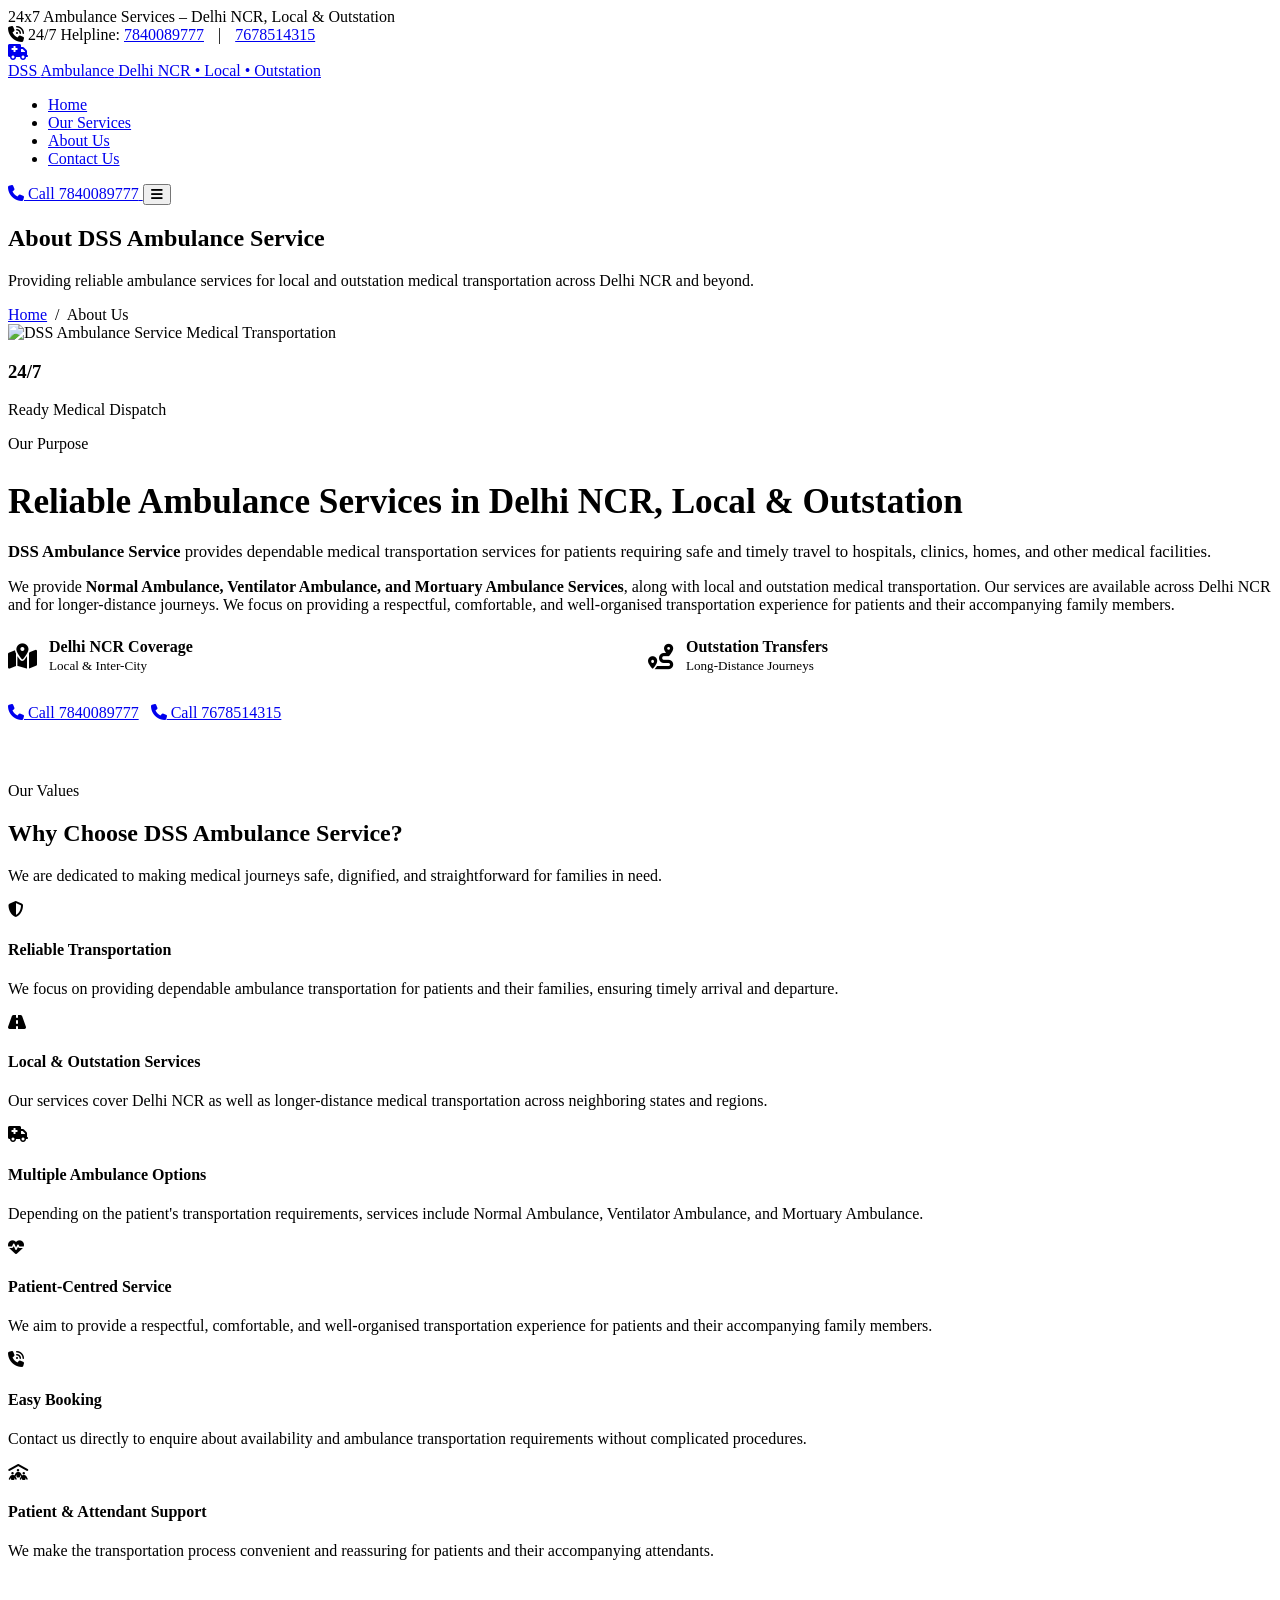
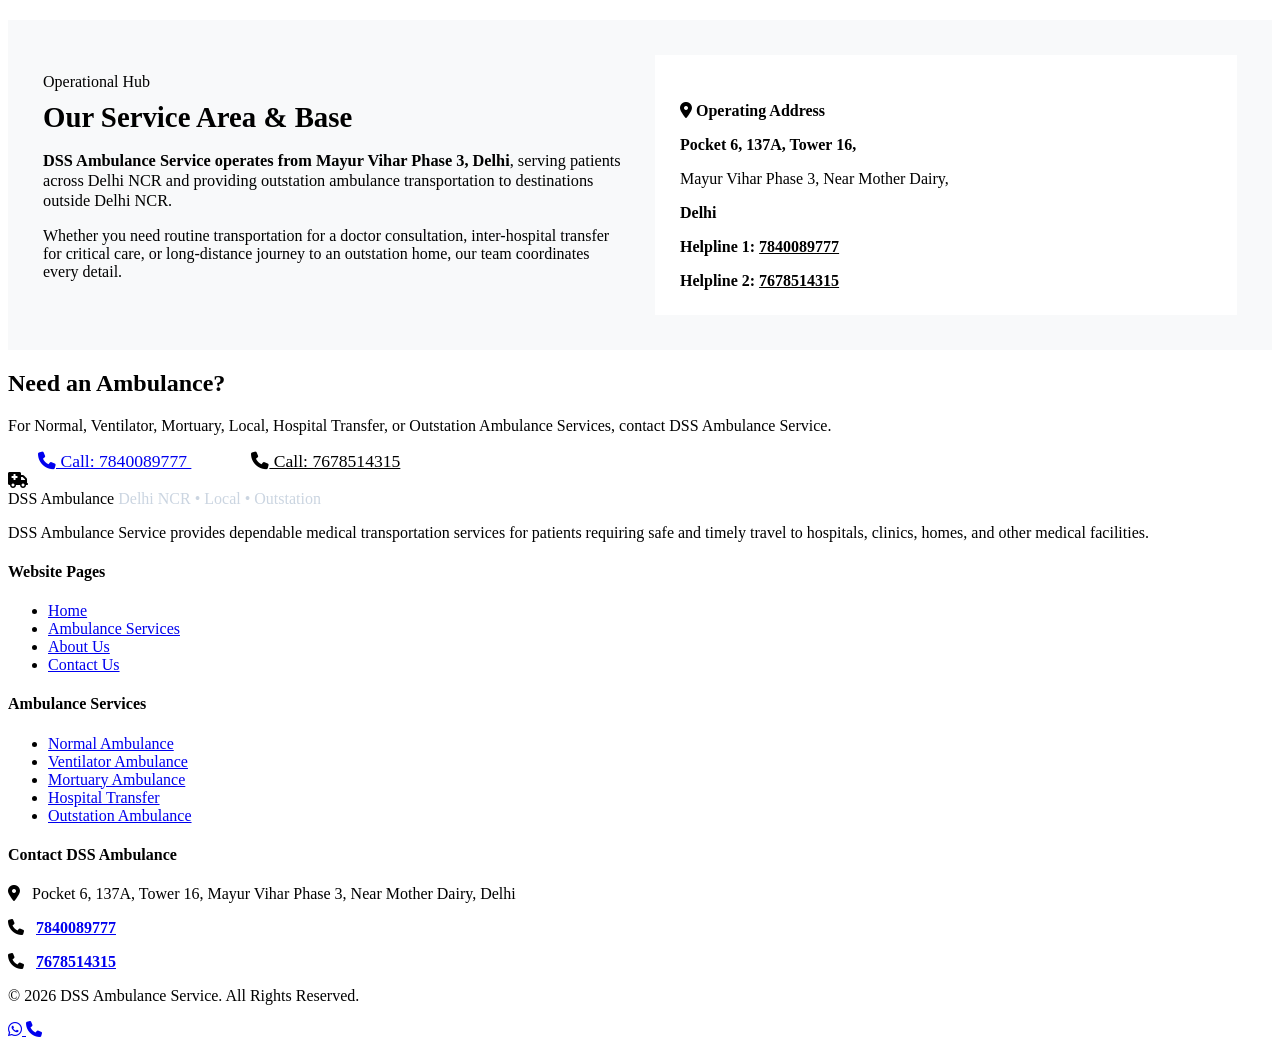
==== about.html @ 12109d3a "Add files via upload" ====
<!DOCTYPE html>
<html lang="en">
<head>
  <meta charset="UTF-8">
  <meta name="viewport" content="width=device-width, initial-scale=1.0">
  <title>About Us | DSS Ambulance Service - Delhi NCR, Local & Outstation</title>
  <meta name="description" content="Learn about DSS Ambulance Service based in Mayur Vihar Phase 3, Delhi. Providing reliable Normal, Ventilator, and Mortuary Ambulance Services across Delhi NCR, local and outstation medical transportation. Call 7840089777 / 7678514315.">
  
  <link rel="preconnect" href="https://fonts.googleapis.com">
  <link rel="preconnect" href="https://fonts.gstatic.com" crossorigin>
  <link href="https://fonts.googleapis.com/css2?family=Inter:wght@400;500;600;700&family=Poppins:wght@600;700;800&display=swap" rel="stylesheet">
  <link rel="stylesheet" href="https://cdnjs.cloudflare.com/ajax/libs/font-awesome/6.4.0/css/all.min.css">
  <link rel="stylesheet" href="css/style.css">
</head>
<body>

  <!-- Top Emergency Strip -->
  <aside class="emergency-topbar">
    <div class="container">
      <div class="topbar-badge">
        <span class="pulse-dot"></span>
        <span>24x7 Ambulance Services – Delhi NCR, Local & Outstation</span>
      </div>
      <div class="topbar-info">
        <span><i class="fa-solid fa-phone-volume"></i> 24/7 Helpline:</span>
        <a href="tel:7840089777" class="topbar-phone" style="margin-right:10px;">7840089777</a>
        <span>|</span>
        <a href="tel:7678514315" class="topbar-phone" style="margin-left:10px;">7678514315</a>
      </div>
    </div>
  </aside>

  <!-- Navigation -->
  <header class="header">
    <div class="container">
      <nav class="navbar">
        <a href="index.html" class="logo">
          <div class="logo-icon"><i class="fa-solid fa-truck-medical"></i></div>
          <div class="logo-text">
            <span class="logo-title">DSS <span>Ambulance</span></span>
            <span class="logo-tagline">Delhi NCR • Local • Outstation</span>
          </div>
        </a>

        <ul class="nav-links" id="navLinks">
          <li><a href="index.html" class="nav-link">Home</a></li>
          <li><a href="services.html" class="nav-link">Our Services</a></li>
          <li><a href="about.html" class="nav-link active">About Us</a></li>
          <li><a href="contact.html" class="nav-link">Contact Us</a></li>
        </ul>

        <div class="nav-cta">
          <a href="tel:7840089777" class="btn-emergency">
            <i class="fa-solid fa-phone"></i>
            <span>Call 7840089777</span>
          </a>
          <button class="mobile-toggle" id="mobileToggle" aria-label="Toggle navigation">
            <i class="fa-solid fa-bars"></i>
          </button>
        </div>
      </nav>
    </div>
  </header>

  <!-- Page Hero -->
  <section class="page-hero">
    <div class="container">
      <h1>About DSS Ambulance Service</h1>
      <p>Providing reliable ambulance services for local and outstation medical transportation across Delhi NCR and beyond.</p>
      <div class="breadcrumb">
        <a href="index.html">Home</a> &nbsp;/&nbsp; <span>About Us</span>
      </div>
    </div>
  </section>

  <!-- Main About Content -->
  <section class="section">
    <div class="container">
      <div class="about-grid">
        <div class="about-img-group">
          <img class="about-img-main" src="https://images.unsplash.com/photo-1516549655169-df83a0774514?auto=format&fit=crop&w=800&q=80" alt="DSS Ambulance Service Medical Transportation">
          <div class="about-experience-card">
            <h3>24/7</h3>
            <p>Ready Medical Dispatch</p>
          </div>
        </div>

        <div>
          <span class="badge-sub">Our Purpose</span>
          <h2 style="font-size: 2.2rem; margin-bottom: 20px;">Reliable Ambulance Services in Delhi NCR, Local & Outstation</h2>
          <p style="color:var(--gray); margin-bottom: 16px; font-size:1.05rem;">
            <strong>DSS Ambulance Service</strong> provides dependable medical transportation services for patients requiring safe and timely travel to hospitals, clinics, homes, and other medical facilities.
          </p>
          <p style="color:var(--gray-dark); margin-bottom: 24px;">
            We provide <strong>Normal Ambulance, Ventilator Ambulance, and Mortuary Ambulance Services</strong>, along with local and outstation medical transportation. Our services are available across Delhi NCR and for longer-distance journeys. We focus on providing a respectful, comfortable, and well-organised transportation experience for patients and their accompanying family members.
          </p>

          <div style="display:grid; grid-template-columns:1fr 1fr; gap:16px; margin-bottom:30px;">
            <div style="display:flex; align-items:center; gap:12px;">
              <i class="fa-solid fa-map-location-dot text-primary" style="font-size:1.6rem;"></i>
              <div>
                <h5 style="margin:0; font-size:1rem;">Delhi NCR Coverage</h5>
                <span style="font-size:0.82rem; color:var(--gray);">Local & Inter-City</span>
              </div>
            </div>
            <div style="display:flex; align-items:center; gap:12px;">
              <i class="fa-solid fa-route text-primary" style="font-size:1.6rem;"></i>
              <div>
                <h5 style="margin:0; font-size:1rem;">Outstation Transfers</h5>
                <span style="font-size:0.82rem; color:var(--gray);">Long-Distance Journeys</span>
              </div>
            </div>
          </div>

          <div style="display:flex; gap:12px; flex-wrap:wrap;">
            <a href="tel:7840089777" class="btn btn-primary"><i class="fa-solid fa-phone"></i> Call 7840089777</a>
            <a href="tel:7678514315" class="btn btn-secondary"><i class="fa-solid fa-phone"></i> Call 7678514315</a>
          </div>
        </div>
      </div>

      <!-- Why Choose Us Grid -->
      <div style="margin-top: 60px;">
        <div class="section-title-wrap">
          <span class="badge-sub">Our Values</span>
          <h2 class="section-title">Why Choose DSS Ambulance Service?</h2>
          <p class="section-subtitle">We are dedicated to making medical journeys safe, dignified, and straightforward for families in need.</p>
        </div>

        <div class="features-grid">
          <div class="feature-box">
            <div class="feature-icon"><i class="fa-solid fa-shield-halved"></i></div>
            <h4>Reliable Transportation</h4>
            <p>We focus on providing dependable ambulance transportation for patients and their families, ensuring timely arrival and departure.</p>
          </div>

          <div class="feature-box">
            <div class="feature-icon"><i class="fa-solid fa-road"></i></div>
            <h4>Local & Outstation Services</h4>
            <p>Our services cover Delhi NCR as well as longer-distance medical transportation across neighboring states and regions.</p>
          </div>

          <div class="feature-box">
            <div class="feature-icon"><i class="fa-solid fa-truck-medical"></i></div>
            <h4>Multiple Ambulance Options</h4>
            <p>Depending on the patient's transportation requirements, services include Normal Ambulance, Ventilator Ambulance, and Mortuary Ambulance.</p>
          </div>

          <div class="feature-box">
            <div class="feature-icon"><i class="fa-solid fa-heart-pulse"></i></div>
            <h4>Patient-Centred Service</h4>
            <p>We aim to provide a respectful, comfortable, and well-organised transportation experience for patients and their accompanying family members.</p>
          </div>

          <div class="feature-box">
            <div class="feature-icon"><i class="fa-solid fa-phone-volume"></i></div>
            <h4>Easy Booking</h4>
            <p>Contact us directly to enquire about availability and ambulance transportation requirements without complicated procedures.</p>
          </div>

          <div class="feature-box">
            <div class="feature-icon"><i class="fa-solid fa-people-roof"></i></div>
            <h4>Patient & Attendant Support</h4>
            <p>We make the transportation process convenient and reassuring for patients and their accompanying attendants.</p>
          </div>
        </div>
      </div>

      <!-- Service Area Highlight -->
      <div style="margin-top: 60px; background:#f8f9fa; border:1px solid var(--gray-border); border-radius:var(--radius-lg); padding:35px;">
        <div style="display:grid; grid-template-columns: 1fr 1fr; gap:30px; align-items:center;">
          <div>
            <span class="badge-sub">Operational Hub</span>
            <h3 style="font-size:1.8rem; margin:10px 0 15px 0;">Our Service Area & Base</h3>
            <p style="color:var(--gray-dark); margin-bottom:15px; font-size:1.02rem;">
              <strong>DSS Ambulance Service operates from Mayur Vihar Phase 3, Delhi</strong>, serving patients across Delhi NCR and providing outstation ambulance transportation to destinations outside Delhi NCR.
            </p>
            <p style="color:var(--gray);">
              Whether you need routine transportation for a doctor consultation, inter-hospital transfer for critical care, or long-distance journey to an outstation home, our team coordinates every detail.
            </p>
          </div>
          <div style="background:#fff; border:1px solid var(--gray-border); padding:25px; border-radius:var(--radius-md);">
            <h4 style="margin-bottom:12px; color:var(--secondary);"><i class="fa-solid fa-location-dot text-primary"></i> Operating Address</h4>
            <p style="margin-bottom:6px; color:var(--dark); font-weight:600;">Pocket 6, 137A, Tower 16,</p>
            <p style="margin-bottom:6px; color:var(--gray);">Mayur Vihar Phase 3, Near Mother Dairy,</p>
            <p style="margin-bottom:16px; color:var(--gray-dark); font-weight:600;">Delhi</p>
            <p style="margin-bottom:6px;"><strong>Helpline 1:</strong> <a href="tel:7840089777" style="color:var(--primary); font-weight:700;">7840089777</a></p>
            <p style="margin-bottom:0;"><strong>Helpline 2:</strong> <a href="tel:7678514315" style="color:var(--primary); font-weight:700;">7678514315</a></p>
          </div>
        </div>
      </div>

    </div>
  </section>

  <!-- CTA Banner -->
  <section class="emergency-cta-banner">
    <div class="container">
      <h2>Need an Ambulance?</h2>
      <p>For Normal, Ventilator, Mortuary, Local, Hospital Transfer, or Outstation Ambulance Services, contact DSS Ambulance Service.</p>
      <div class="cta-actions">
        <a href="tel:7840089777" class="btn btn-secondary" style="font-size:1.1rem; padding:15px 30px;">
          <i class="fa-solid fa-phone"></i> Call: 7840089777
        </a>
        <a href="tel:7678514315" class="btn btn-secondary" style="font-size:1.1rem; padding:15px 30px; background:#fff; color:var(--dark);">
          <i class="fa-solid fa-phone"></i> Call: 7678514315
        </a>
      </div>
    </div>
  </section>

  <!-- Footer -->
  <footer class="footer">
    <div class="container">
      <div class="footer-grid">
        <div class="footer-about">
          <div class="logo" style="margin-bottom:15px;">
            <div class="logo-icon"><i class="fa-solid fa-truck-medical"></i></div>
            <div class="logo-text">
              <span class="logo-title">DSS <span>Ambulance</span></span>
              <span class="logo-tagline" style="color:#cbd5e1;">Delhi NCR • Local • Outstation</span>
            </div>
          </div>
          <p>DSS Ambulance Service provides dependable medical transportation services for patients requiring safe and timely travel to hospitals, clinics, homes, and other medical facilities.</p>
        </div>

        <div class="footer-col">
          <h4>Website Pages</h4>
          <ul class="footer-links">
            <li><a href="index.html">Home</a></li>
            <li><a href="services.html">Ambulance Services</a></li>
            <li><a href="about.html">About Us</a></li>
            <li><a href="contact.html">Contact Us</a></li>
          </ul>
        </div>

        <div class="footer-col">
          <h4>Ambulance Services</h4>
          <ul class="footer-links">
            <li><a href="services.html#normal">Normal Ambulance</a></li>
            <li><a href="services.html#ventilator">Ventilator Ambulance</a></li>
            <li><a href="services.html#mortuary">Mortuary Ambulance</a></li>
            <li><a href="services.html#hospital">Hospital Transfer</a></li>
            <li><a href="services.html#outstation">Outstation Ambulance</a></li>
          </ul>
        </div>

        <div class="footer-col">
          <h4>Contact DSS Ambulance</h4>
          <p><i class="fa-solid fa-location-dot" style="color:var(--primary); margin-right:8px;"></i> Pocket 6, 137A, Tower 16, Mayur Vihar Phase 3, Near Mother Dairy, Delhi</p>
          <p><i class="fa-solid fa-phone" style="color:var(--primary); margin-right:8px;"></i> <strong><a href="tel:7840089777">7840089777</a></strong></p>
          <p><i class="fa-solid fa-phone" style="color:var(--primary); margin-right:8px;"></i> <strong><a href="tel:7678514315">7678514315</a></strong></p>
        </div>
      </div>

      <div class="footer-bottom">
        <p>&copy; 2026 DSS Ambulance Service. All Rights Reserved.</p>
      </div>
    </div>
  </footer>

  <!-- Floating SOS -->
  <div class="floating-sos">
    <a href="https://wa.me/917840089777?text=Hello%20DSS%20Ambulance,%20I%20need%20ambulance%20details" target="_blank" class="whatsapp-btn" title="Chat on WhatsApp">
      <i class="fa-brands fa-whatsapp"></i>
    </a>
    <a href="tel:7840089777" class="sos-btn" title="Call DSS Ambulance">
      <i class="fa-solid fa-phone"></i>
    </a>
  </div>

  <script src="js/main.js"></script>
</body>
</html>
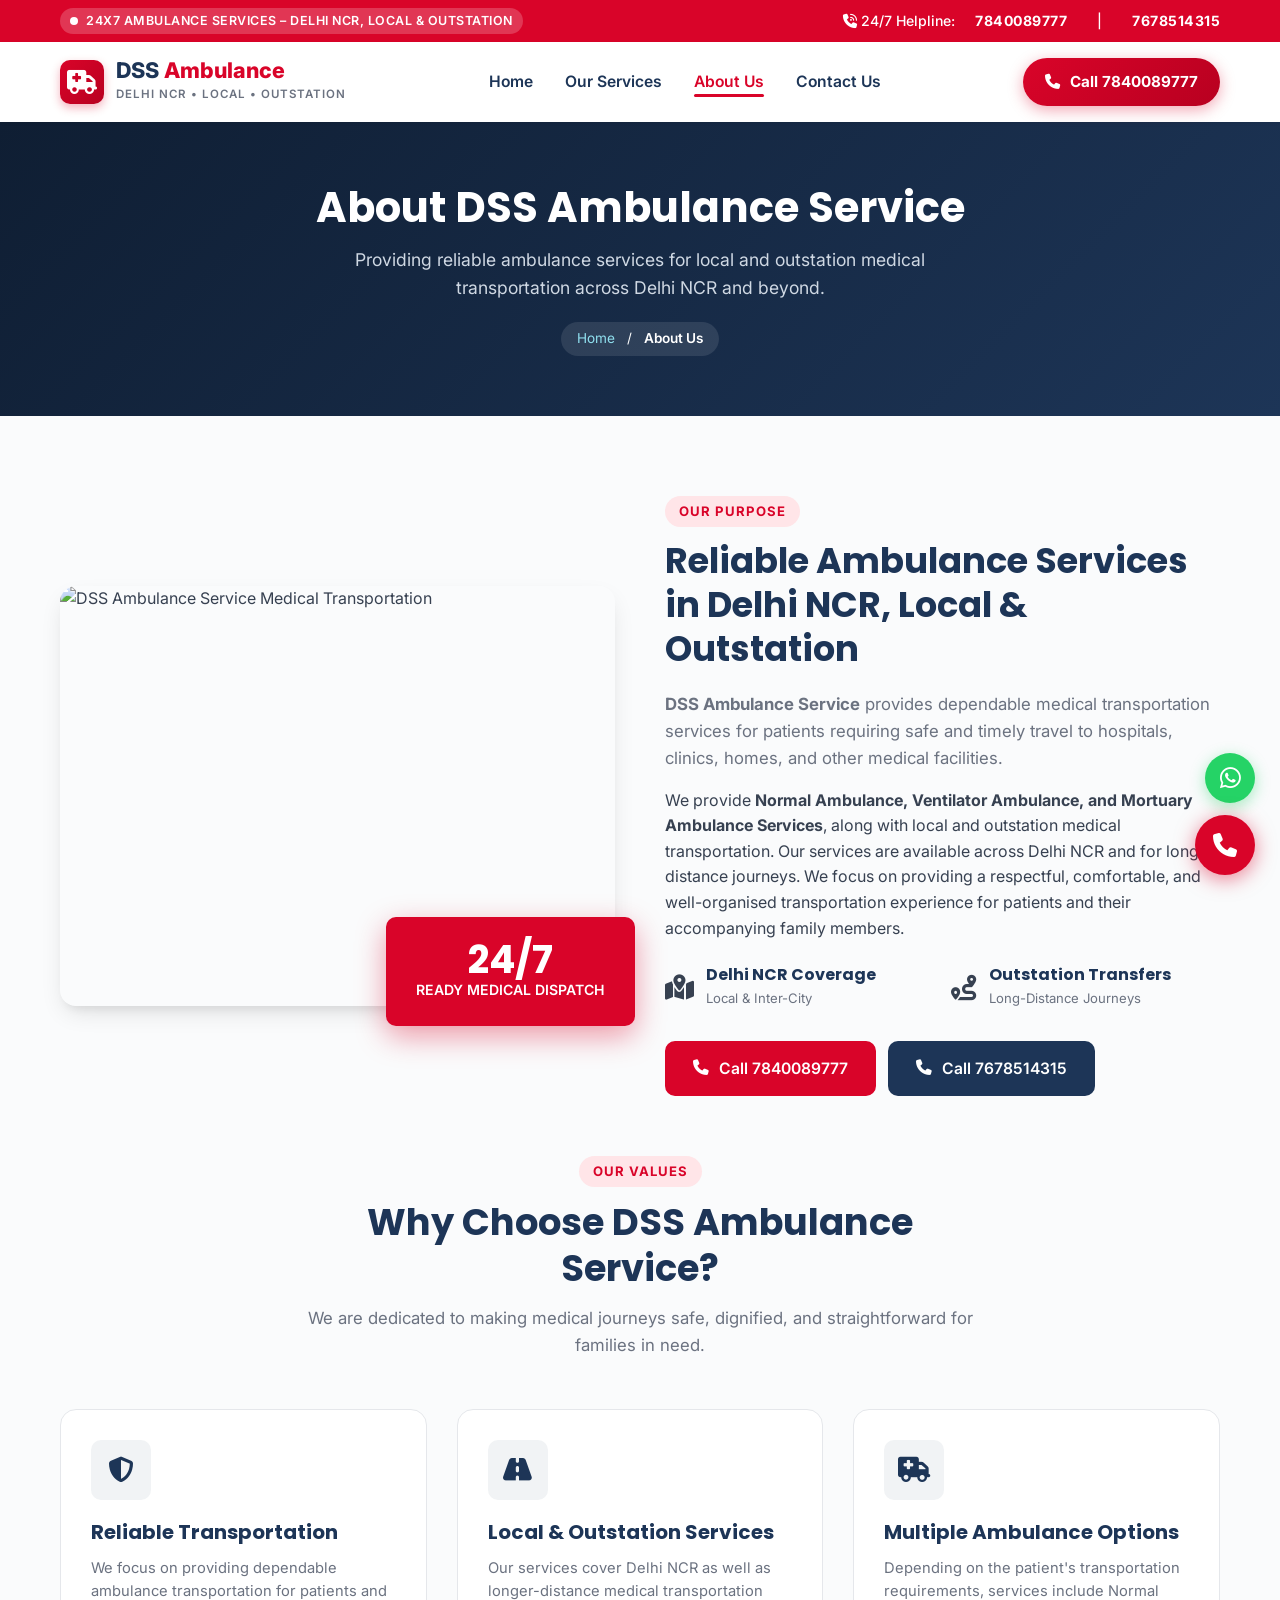
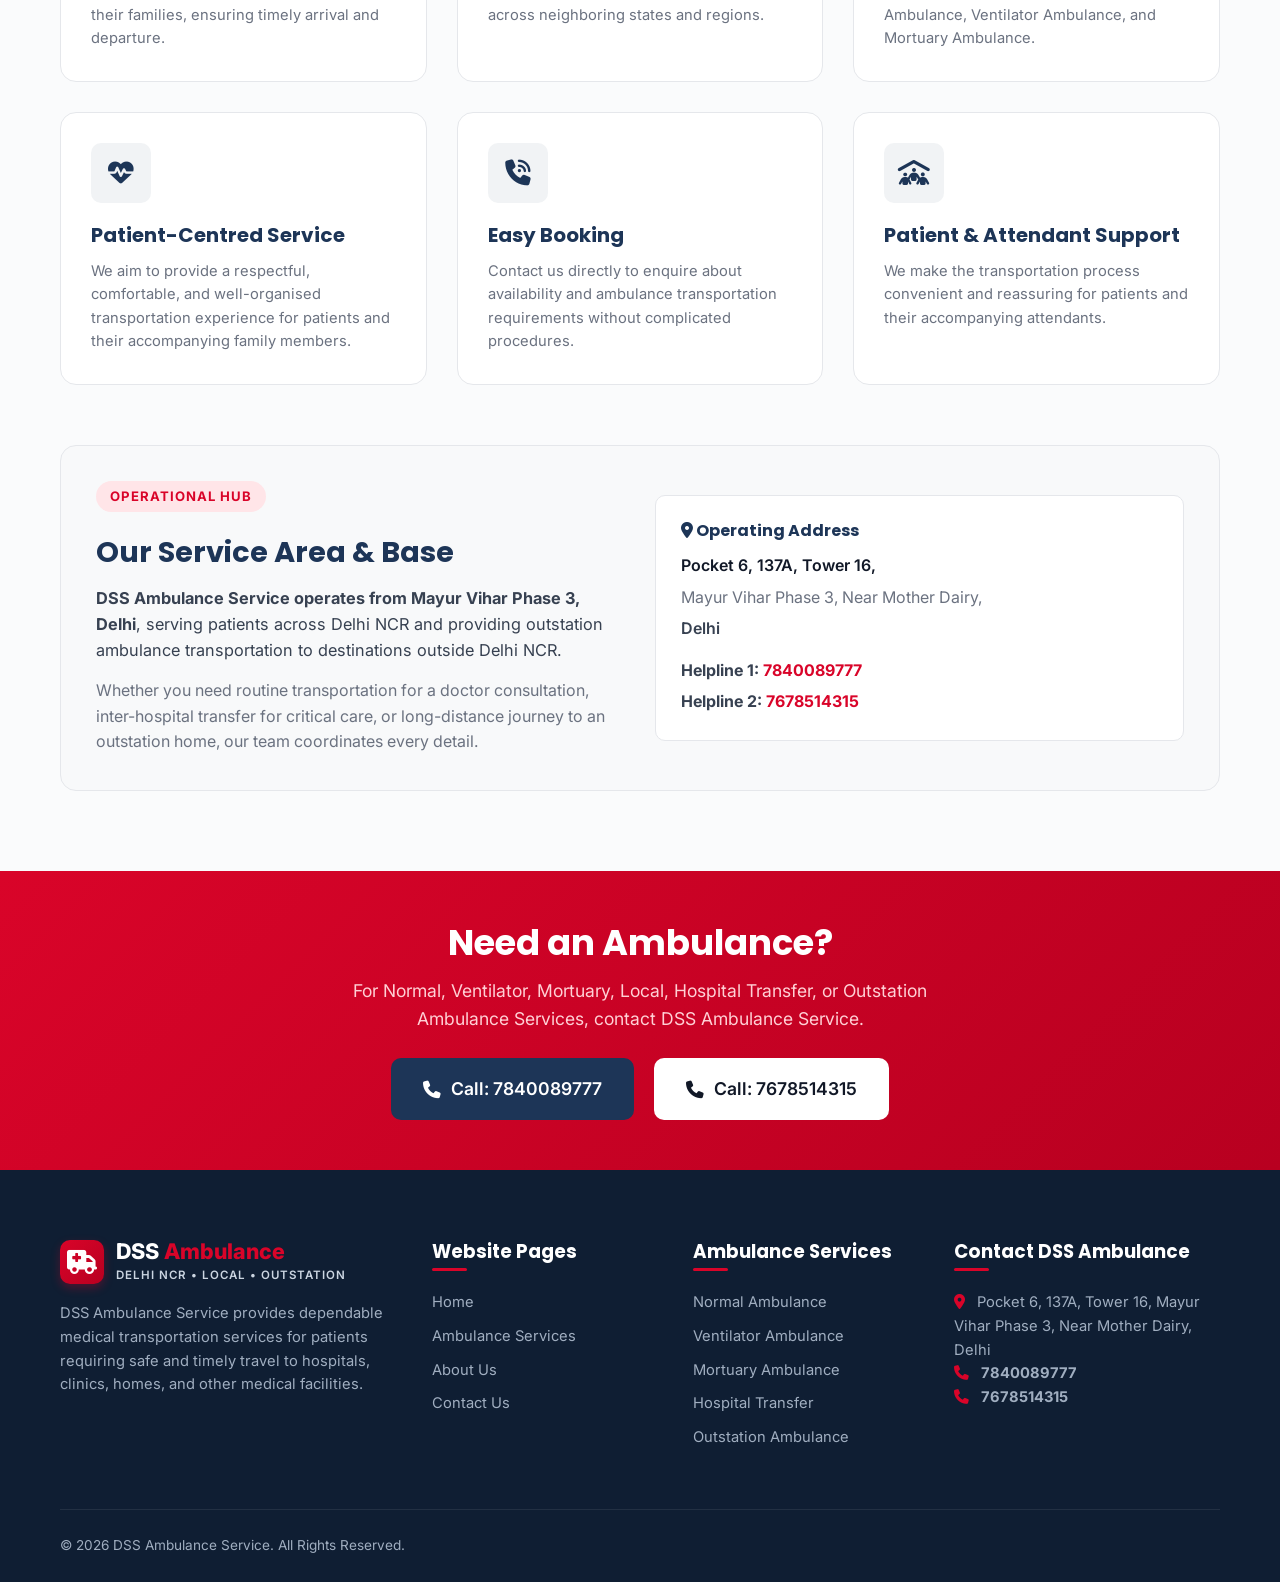
==== commit 46dc1d1a: "Update about.html" ====
--- a/about.html
+++ b/about.html
@@ -10,7 +10,7 @@
   <link rel="preconnect" href="https://fonts.gstatic.com" crossorigin>
   <link href="https://fonts.googleapis.com/css2?family=Inter:wght@400;500;600;700&family=Poppins:wght@600;700;800&display=swap" rel="stylesheet">
   <link rel="stylesheet" href="https://cdnjs.cloudflare.com/ajax/libs/font-awesome/6.4.0/css/all.min.css">
-  <link rel="stylesheet" href="css/style.css">
+  <link rel="stylesheet" href="style.css">
 </head>
 <body>
 
@@ -269,6 +269,6 @@
     </a>
   </div>
 
-  <script src="js/main.js"></script>
+  <script src="main.js"></script>
 </body>
 </html>
--- a/style.css
+++ b/style.css
@@ -0,0 +1,1418 @@
+/* ==========================================================================
+   RAPIDCARE AMBULANCE SERVICES - MODERN RESPONSIVE STYLESHEET
+   ========================================================================== */
+
+:root {
+  --primary: #d90429;
+  --primary-dark: #b80020;
+  --primary-light: #ef233c;
+  --primary-subtle: #ffe5e8;
+  --secondary: #1d3557;
+  --secondary-dark: #0f1e33;
+  --secondary-light: #2c4f7c;
+  --accent: #00b4d8;
+  --accent-dark: #0077b6;
+  --accent-light: #90e0ef;
+  --success: #2ec4b6;
+  --warning: #ffb703;
+  --dark: #111827;
+  --gray-dark: #374151;
+  --gray: #6b7280;
+  --gray-light: #f3f4f6;
+  --gray-border: #e5e7eb;
+  --white: #ffffff;
+  
+  --shadow-sm: 0 1px 3px rgba(0, 0, 0, 0.08);
+  --shadow-md: 0 4px 6px -1px rgba(0, 0, 0, 0.1), 0 2px 4px -1px rgba(0, 0, 0, 0.06);
+  --shadow-lg: 0 10px 25px -5px rgba(0, 0, 0, 0.12), 0 8px 10px -6px rgba(0, 0, 0, 0.08);
+  --shadow-pulse: 0 0 0 0 rgba(217, 4, 41, 0.7);
+  
+  --radius-sm: 6px;
+  --radius-md: 10px;
+  --radius-lg: 16px;
+  --radius-full: 9999px;
+  
+  --transition: all 0.3s ease;
+}
+
+* {
+  margin: 0;
+  padding: 0;
+  box-sizing: border-box;
+}
+
+html {
+  scroll-behavior: smooth;
+  font-size: 16px;
+}
+
+body {
+  font-family: 'Inter', -apple-system, BlinkMacSystemFont, 'Segoe UI', Roboto, Oxygen, Ubuntu, Cantarell, sans-serif;
+  color: var(--gray-dark);
+  background-color: #fafbfc;
+  line-height: 1.6;
+  overflow-x: hidden;
+}
+
+h1, h2, h3, h4, h5, h6 {
+  font-family: 'Poppins', sans-serif;
+  color: var(--secondary);
+  font-weight: 700;
+  line-height: 1.25;
+}
+
+a {
+  text-decoration: none;
+  color: inherit;
+  transition: var(--transition);
+}
+
+ul {
+  list-style: none;
+}
+
+img {
+  max-width: 100%;
+  height: auto;
+  display: block;
+}
+
+.container {
+  width: 100%;
+  max-width: 1200px;
+  margin: 0 auto;
+  padding: 0 20px;
+}
+
+/* ==========================================================================
+   TOP EMERGENCY STRIP
+   ========================================================================== */
+.emergency-topbar {
+  background: var(--primary);
+  color: var(--white);
+  padding: 8px 0;
+  font-size: 0.88rem;
+  font-weight: 500;
+}
+
+.emergency-topbar .container {
+  display: flex;
+  justify-content: space-between;
+  align-items: center;
+  flex-wrap: wrap;
+  gap: 10px;
+}
+
+.topbar-badge {
+  display: inline-flex;
+  align-items: center;
+  gap: 8px;
+  background: rgba(255, 255, 255, 0.2);
+  padding: 3px 10px;
+  border-radius: var(--radius-full);
+  font-weight: 600;
+  font-size: 0.78rem;
+  letter-spacing: 0.5px;
+  text-transform: uppercase;
+}
+
+.pulse-dot {
+  width: 8px;
+  height: 8px;
+  background-color: #fff;
+  border-radius: 50%;
+  box-shadow: 0 0 0 0 rgba(255, 255, 255, 0.7);
+  animation: pulse-white 1.6s infinite;
+}
+
+.topbar-info {
+  display: flex;
+  align-items: center;
+  gap: 20px;
+}
+
+.topbar-phone {
+  display: inline-flex;
+  align-items: center;
+  gap: 6px;
+  color: #fff;
+  font-weight: 700;
+  letter-spacing: 0.5px;
+}
+
+.topbar-phone:hover {
+  text-decoration: underline;
+}
+
+/* ==========================================================================
+   NAVIGATION
+   ========================================================================== */
+.header {
+  background: var(--white);
+  position: sticky;
+  top: 0;
+  z-index: 100;
+  box-shadow: var(--shadow-sm);
+  transition: var(--transition);
+}
+
+.navbar {
+  display: flex;
+  justify-content: space-between;
+  align-items: center;
+  height: 80px;
+}
+
+.logo {
+  display: flex;
+  align-items: center;
+  gap: 12px;
+}
+
+.logo-icon {
+  width: 44px;
+  height: 44px;
+  background: linear-gradient(135deg, var(--primary), var(--primary-dark));
+  color: var(--white);
+  border-radius: var(--radius-md);
+  display: flex;
+  align-items: center;
+  justify-content: center;
+  font-size: 1.5rem;
+  box-shadow: 0 4px 10px rgba(217, 4, 41, 0.3);
+}
+
+.logo-text {
+  display: flex;
+  flex-direction: column;
+}
+
+.logo-title {
+  font-size: 1.35rem;
+  font-weight: 800;
+  color: var(--secondary);
+  line-height: 1;
+}
+
+.logo-title span {
+  color: var(--primary);
+}
+
+.logo-tagline {
+  font-size: 0.72rem;
+  color: var(--gray);
+  font-weight: 600;
+  letter-spacing: 1px;
+  text-transform: uppercase;
+  margin-top: 3px;
+}
+
+.nav-links {
+  display: flex;
+  align-items: center;
+  gap: 32px;
+}
+
+.nav-link {
+  font-size: 0.98rem;
+  font-weight: 600;
+  color: var(--secondary);
+  position: relative;
+  padding: 6px 0;
+}
+
+.nav-link:hover,
+.nav-link.active {
+  color: var(--primary);
+}
+
+.nav-link.active::after {
+  content: '';
+  position: absolute;
+  bottom: 0;
+  left: 0;
+  width: 100%;
+  height: 3px;
+  background-color: var(--primary);
+  border-radius: var(--radius-full);
+}
+
+.nav-cta {
+  display: flex;
+  align-items: center;
+  gap: 15px;
+}
+
+.btn-emergency {
+  background: linear-gradient(135deg, var(--primary), var(--primary-dark));
+  color: var(--white);
+  font-weight: 700;
+  padding: 12px 22px;
+  border-radius: var(--radius-full);
+  display: inline-flex;
+  align-items: center;
+  gap: 10px;
+  box-shadow: 0 4px 15px rgba(217, 4, 41, 0.35);
+  border: none;
+  cursor: pointer;
+  animation: pulse-red 2s infinite;
+  font-size: 0.95rem;
+}
+
+.btn-emergency:hover {
+  transform: translateY(-2px);
+  box-shadow: 0 6px 20px rgba(217, 4, 41, 0.45);
+  color: #fff;
+}
+
+.mobile-toggle {
+  display: none;
+  font-size: 1.6rem;
+  background: none;
+  border: none;
+  color: var(--secondary);
+  cursor: pointer;
+}
+
+/* ==========================================================================
+   BUTTONS
+   ========================================================================== */
+.btn {
+  display: inline-flex;
+  align-items: center;
+  justify-content: center;
+  gap: 10px;
+  padding: 13px 26px;
+  font-size: 0.98rem;
+  font-weight: 600;
+  border-radius: var(--radius-md);
+  cursor: pointer;
+  transition: var(--transition);
+  border: 2px solid transparent;
+}
+
+.btn-primary {
+  background-color: var(--primary);
+  color: var(--white);
+  border-color: var(--primary);
+}
+
+.btn-primary:hover {
+  background-color: var(--primary-dark);
+  border-color: var(--primary-dark);
+  transform: translateY(-2px);
+  box-shadow: var(--shadow-md);
+}
+
+.btn-secondary {
+  background-color: var(--secondary);
+  color: var(--white);
+}
+
+.btn-secondary:hover {
+  background-color: var(--secondary-dark);
+  transform: translateY(-2px);
+  box-shadow: var(--shadow-md);
+}
+
+.btn-outline {
+  background: transparent;
+  color: var(--secondary);
+  border-color: var(--gray-border);
+}
+
+.btn-outline:hover {
+  border-color: var(--secondary);
+  background: rgba(29, 53, 87, 0.05);
+}
+
+.btn-outline-white {
+  background: transparent;
+  color: var(--white);
+  border-color: rgba(255, 255, 255, 0.4);
+}
+
+.btn-outline-white:hover {
+  background: rgba(255, 255, 255, 0.15);
+  border-color: var(--white);
+}
+
+.btn-block {
+  width: 100%;
+}
+
+/* ==========================================================================
+   HERO SECTION
+   ========================================================================== */
+.hero {
+  position: relative;
+  background: linear-gradient(135deg, #0e1e38 0%, #1d3557 60%, #1a3c68 100%);
+  color: var(--white);
+  padding: 70px 0 90px;
+  overflow: hidden;
+}
+
+.hero::before {
+  content: '';
+  position: absolute;
+  top: 0;
+  left: 0;
+  width: 100%;
+  height: 100%;
+  background: radial-gradient(circle at 80% 30%, rgba(217, 4, 41, 0.18) 0%, transparent 60%);
+  pointer-events: none;
+}
+
+.hero-grid {
+  display: grid;
+  grid-template-columns: 1.2fr 0.9fr;
+  gap: 50px;
+  align-items: center;
+  position: relative;
+  z-index: 2;
+}
+
+.hero-tag {
+  display: inline-flex;
+  align-items: center;
+  gap: 8px;
+  background: rgba(217, 4, 41, 0.2);
+  border: 1px solid rgba(217, 4, 41, 0.4);
+  color: #ff8591;
+  padding: 6px 14px;
+  border-radius: var(--radius-full);
+  font-size: 0.85rem;
+  font-weight: 600;
+  margin-bottom: 20px;
+}
+
+.hero-title {
+  font-size: 3rem;
+  color: var(--white);
+  line-height: 1.15;
+  margin-bottom: 20px;
+}
+
+.hero-title span {
+  color: #ff5c6c;
+}
+
+.hero-desc {
+  font-size: 1.15rem;
+  color: #d1d9e6;
+  margin-bottom: 30px;
+  max-width: 580px;
+}
+
+.hero-buttons {
+  display: flex;
+  gap: 16px;
+  flex-wrap: wrap;
+  margin-bottom: 40px;
+}
+
+.hero-highlights {
+  display: flex;
+  gap: 30px;
+  padding-top: 25px;
+  border-top: 1px solid rgba(255, 255, 255, 0.15);
+}
+
+.highlight-item {
+  display: flex;
+  align-items: center;
+  gap: 10px;
+  color: #e2e8f0;
+  font-size: 0.92rem;
+  font-weight: 500;
+}
+
+.highlight-item i {
+  color: #00e676;
+  font-size: 1.1rem;
+}
+
+/* Quick Booking Card */
+.booking-card {
+  background: var(--white);
+  color: var(--dark);
+  border-radius: var(--radius-lg);
+  padding: 32px;
+  box-shadow: 0 20px 45px rgba(0, 0, 0, 0.25);
+  border-top: 5px solid var(--primary);
+}
+
+.booking-header {
+  margin-bottom: 20px;
+}
+
+.booking-header h3 {
+  font-size: 1.45rem;
+  color: var(--secondary);
+}
+
+.booking-header p {
+  color: var(--gray);
+  font-size: 0.9rem;
+}
+
+.form-group {
+  margin-bottom: 16px;
+}
+
+.form-label {
+  display: block;
+  font-size: 0.85rem;
+  font-weight: 600;
+  color: var(--gray-dark);
+  margin-bottom: 6px;
+}
+
+.input-icon-wrap {
+  position: relative;
+}
+
+.input-icon-wrap i {
+  position: absolute;
+  left: 14px;
+  top: 50%;
+  transform: translateY(-50%);
+  color: var(--gray);
+  font-size: 0.95rem;
+}
+
+.form-control {
+  width: 100%;
+  padding: 12px 14px 12px 42px;
+  border: 1px solid var(--gray-border);
+  border-radius: var(--radius-md);
+  font-size: 0.92rem;
+  font-family: inherit;
+  transition: var(--transition);
+  background: #fbfcfe;
+}
+
+.form-control:focus {
+  outline: none;
+  border-color: var(--primary);
+  background: #fff;
+  box-shadow: 0 0 0 3px rgba(217, 4, 41, 0.12);
+}
+
+/* ==========================================================================
+   STATS BAR
+   ========================================================================== */
+.stats-section {
+  background: var(--white);
+  padding: 40px 0;
+  border-bottom: 1px solid var(--gray-border);
+}
+
+.stats-grid {
+  display: grid;
+  grid-template-columns: repeat(4, 1fr);
+  gap: 20px;
+}
+
+.stat-card {
+  display: flex;
+  align-items: center;
+  gap: 18px;
+  padding: 10px;
+}
+
+.stat-icon {
+  width: 56px;
+  height: 56px;
+  background: var(--primary-subtle);
+  color: var(--primary);
+  border-radius: var(--radius-md);
+  display: flex;
+  align-items: center;
+  justify-content: center;
+  font-size: 1.6rem;
+  flex-shrink: 0;
+}
+
+.stat-number {
+  font-size: 2rem;
+  font-weight: 800;
+  color: var(--secondary);
+  line-height: 1.1;
+}
+
+.stat-label {
+  font-size: 0.88rem;
+  color: var(--gray);
+  font-weight: 500;
+}
+
+/* ==========================================================================
+   SECTION COMMON
+   ========================================================================== */
+.section {
+  padding: 80px 0;
+}
+
+.section-bg-light {
+  background-color: #f7f9fc;
+}
+
+.section-title-wrap {
+  text-align: center;
+  max-width: 680px;
+  margin: 0 auto 50px;
+}
+
+.badge-sub {
+  display: inline-block;
+  color: var(--primary);
+  background: var(--primary-subtle);
+  font-size: 0.82rem;
+  font-weight: 700;
+  text-transform: uppercase;
+  letter-spacing: 1px;
+  padding: 5px 14px;
+  border-radius: var(--radius-full);
+  margin-bottom: 12px;
+}
+
+.section-title {
+  font-size: 2.3rem;
+  color: var(--secondary);
+  margin-bottom: 14px;
+}
+
+.section-subtitle {
+  color: var(--gray);
+  font-size: 1.05rem;
+}
+
+/* ==========================================================================
+   SERVICE CARDS
+   ========================================================================== */
+.services-grid {
+  display: grid;
+  grid-template-columns: repeat(3, 1fr);
+  gap: 30px;
+}
+
+.service-card {
+  background: var(--white);
+  border-radius: var(--radius-lg);
+  overflow: hidden;
+  box-shadow: var(--shadow-sm);
+  border: 1px solid var(--gray-border);
+  transition: var(--transition);
+  display: flex;
+  flex-direction: column;
+}
+
+.service-card:hover {
+  transform: translateY(-6px);
+  box-shadow: var(--shadow-lg);
+  border-color: rgba(217, 4, 41, 0.3);
+}
+
+.service-img-wrap {
+  position: relative;
+  height: 200px;
+  background: #e9ecef;
+  overflow: hidden;
+}
+
+.service-img-wrap img {
+  width: 100%;
+  height: 100%;
+  object-fit: cover;
+  transition: var(--transition);
+}
+
+.service-card:hover .service-img-wrap img {
+  transform: scale(1.05);
+}
+
+.service-badge {
+  position: absolute;
+  top: 14px;
+  right: 14px;
+  background: rgba(29, 53, 87, 0.9);
+  color: var(--white);
+  padding: 4px 10px;
+  border-radius: var(--radius-full);
+  font-size: 0.75rem;
+  font-weight: 600;
+}
+
+.service-body {
+  padding: 24px;
+  flex-grow: 1;
+  display: flex;
+  flex-direction: column;
+}
+
+.service-icon-float {
+  width: 50px;
+  height: 50px;
+  background: var(--white);
+  color: var(--primary);
+  border-radius: var(--radius-md);
+  box-shadow: var(--shadow-md);
+  display: flex;
+  align-items: center;
+  justify-content: center;
+  font-size: 1.35rem;
+  margin-top: -45px;
+  margin-bottom: 16px;
+  position: relative;
+  z-index: 2;
+  border: 1px solid var(--gray-border);
+}
+
+.service-body h3 {
+  font-size: 1.3rem;
+  margin-bottom: 10px;
+}
+
+.service-body p {
+  color: var(--gray);
+  font-size: 0.93rem;
+  margin-bottom: 18px;
+  flex-grow: 1;
+}
+
+.service-features {
+  border-top: 1px solid var(--gray-border);
+  padding-top: 14px;
+  margin-bottom: 20px;
+}
+
+.service-features li {
+  display: flex;
+  align-items: center;
+  gap: 8px;
+  font-size: 0.85rem;
+  color: var(--gray-dark);
+  margin-bottom: 6px;
+}
+
+.service-features li i {
+  color: var(--success);
+  font-size: 0.85rem;
+}
+
+/* ==========================================================================
+   HOW IT WORKS / STEPS
+   ========================================================================== */
+.steps-grid {
+  display: grid;
+  grid-template-columns: repeat(4, 1fr);
+  gap: 25px;
+  position: relative;
+}
+
+.step-card {
+  background: var(--white);
+  border-radius: var(--radius-lg);
+  padding: 30px 24px;
+  text-align: center;
+  box-shadow: var(--shadow-sm);
+  border: 1px solid var(--gray-border);
+  position: relative;
+  transition: var(--transition);
+}
+
+.step-card:hover {
+  transform: translateY(-4px);
+  box-shadow: var(--shadow-md);
+}
+
+.step-num {
+  position: absolute;
+  top: -15px;
+  left: 50%;
+  transform: translateX(-50%);
+  width: 32px;
+  height: 32px;
+  background: var(--primary);
+  color: var(--white);
+  border-radius: 50%;
+  font-weight: 700;
+  display: flex;
+  align-items: center;
+  justify-content: center;
+  font-size: 0.9rem;
+  box-shadow: 0 4px 10px rgba(217, 4, 41, 0.4);
+}
+
+.step-icon {
+  font-size: 2.5rem;
+  color: var(--secondary);
+  margin: 15px 0 20px;
+}
+
+.step-card h4 {
+  font-size: 1.15rem;
+  margin-bottom: 10px;
+}
+
+.step-card p {
+  color: var(--gray);
+  font-size: 0.9rem;
+}
+
+/* ==========================================================================
+   WHY CHOOSE US / FEATURES
+   ========================================================================== */
+.features-grid {
+  display: grid;
+  grid-template-columns: repeat(3, 1fr);
+  gap: 30px;
+}
+
+.feature-box {
+  background: var(--white);
+  padding: 30px;
+  border-radius: var(--radius-lg);
+  border: 1px solid var(--gray-border);
+  transition: var(--transition);
+}
+
+.feature-box:hover {
+  border-color: var(--primary);
+  box-shadow: var(--shadow-md);
+}
+
+.feature-icon {
+  width: 60px;
+  height: 60px;
+  background: rgba(29, 53, 87, 0.06);
+  color: var(--secondary);
+  border-radius: var(--radius-md);
+  display: flex;
+  align-items: center;
+  justify-content: center;
+  font-size: 1.6rem;
+  margin-bottom: 20px;
+  transition: var(--transition);
+}
+
+.feature-box:hover .feature-icon {
+  background: var(--primary);
+  color: var(--white);
+}
+
+.feature-box h4 {
+  font-size: 1.25rem;
+  margin-bottom: 12px;
+}
+
+.feature-box p {
+  color: var(--gray);
+  font-size: 0.92rem;
+}
+
+/* ==========================================================================
+   PAGE HERO (INNER PAGES)
+   ========================================================================== */
+.page-hero {
+  background: linear-gradient(135deg, var(--secondary-dark), var(--secondary));
+  color: var(--white);
+  padding: 60px 0;
+  text-align: center;
+}
+
+.page-hero h1 {
+  font-size: 2.6rem;
+  color: var(--white);
+  margin-bottom: 12px;
+}
+
+.page-hero p {
+  font-size: 1.1rem;
+  color: #cfd8e3;
+  max-width: 650px;
+  margin: 0 auto 20px;
+}
+
+.breadcrumb {
+  display: inline-flex;
+  align-items: center;
+  gap: 8px;
+  background: rgba(255, 255, 255, 0.1);
+  padding: 6px 16px;
+  border-radius: var(--radius-full);
+  font-size: 0.85rem;
+}
+
+.breadcrumb a {
+  color: #90e0ef;
+}
+
+.breadcrumb a:hover {
+  text-decoration: underline;
+}
+
+.breadcrumb span {
+  color: #fff;
+  font-weight: 600;
+}
+
+/* ==========================================================================
+   ABOUT PAGE ELEMENTS
+   ========================================================================== */
+.about-grid {
+  display: grid;
+  grid-template-columns: 1fr 1fr;
+  gap: 50px;
+  align-items: center;
+}
+
+.about-img-group {
+  position: relative;
+}
+
+.about-img-main {
+  border-radius: var(--radius-lg);
+  box-shadow: var(--shadow-lg);
+  width: 100%;
+  height: 420px;
+  object-fit: cover;
+}
+
+.about-experience-card {
+  position: absolute;
+  bottom: -20px;
+  right: -20px;
+  background: var(--primary);
+  color: var(--white);
+  padding: 24px 30px;
+  border-radius: var(--radius-md);
+  box-shadow: 0 10px 30px rgba(217, 4, 41, 0.4);
+  text-align: center;
+}
+
+.about-experience-card h3 {
+  color: var(--white);
+  font-size: 2.4rem;
+  line-height: 1;
+}
+
+.about-experience-card p {
+  font-size: 0.88rem;
+  font-weight: 600;
+  text-transform: uppercase;
+}
+
+.mission-vision-grid {
+  display: grid;
+  grid-template-columns: 1fr 1fr;
+  gap: 30px;
+  margin-top: 50px;
+}
+
+.mv-card {
+  background: var(--white);
+  padding: 35px;
+  border-radius: var(--radius-lg);
+  box-shadow: var(--shadow-sm);
+  border-left: 5px solid var(--secondary);
+}
+
+.mv-card.mission {
+  border-left-color: var(--primary);
+}
+
+.mv-card h3 {
+  display: flex;
+  align-items: center;
+  gap: 12px;
+  font-size: 1.4rem;
+  margin-bottom: 14px;
+}
+
+.team-grid {
+  display: grid;
+  grid-template-columns: repeat(4, 1fr);
+  gap: 25px;
+}
+
+.team-card {
+  background: var(--white);
+  border-radius: var(--radius-lg);
+  overflow: hidden;
+  box-shadow: var(--shadow-sm);
+  text-align: center;
+  border: 1px solid var(--gray-border);
+}
+
+.team-img {
+  height: 240px;
+  width: 100%;
+  object-fit: cover;
+}
+
+.team-body {
+  padding: 20px;
+}
+
+.team-body h4 {
+  font-size: 1.15rem;
+  margin-bottom: 4px;
+}
+
+.team-body p {
+  color: var(--primary);
+  font-size: 0.85rem;
+  font-weight: 600;
+}
+
+/* ==========================================================================
+   CONTACT PAGE ELEMENTS
+   ========================================================================== */
+.contact-grid {
+  display: grid;
+  grid-template-columns: 1fr 1.3fr;
+  gap: 40px;
+}
+
+.contact-info-panel {
+  background: linear-gradient(135deg, var(--secondary-dark), var(--secondary));
+  color: var(--white);
+  border-radius: var(--radius-lg);
+  padding: 40px;
+  display: flex;
+  flex-direction: column;
+  justify-content: space-between;
+}
+
+.contact-info-panel h3 {
+  color: var(--white);
+  font-size: 1.8rem;
+  margin-bottom: 15px;
+}
+
+.contact-info-list {
+  display: flex;
+  flex-direction: column;
+  gap: 25px;
+  margin: 30px 0;
+}
+
+.contact-info-item {
+  display: flex;
+  gap: 16px;
+}
+
+.contact-icon {
+  width: 48px;
+  height: 48px;
+  background: rgba(255, 255, 255, 0.1);
+  border-radius: var(--radius-md);
+  display: flex;
+  align-items: center;
+  justify-content: center;
+  color: #ff5c6c;
+  font-size: 1.25rem;
+  flex-shrink: 0;
+}
+
+.contact-details h5 {
+  color: #90e0ef;
+  font-size: 0.85rem;
+  text-transform: uppercase;
+  margin-bottom: 4px;
+}
+
+.contact-details p, .contact-details a {
+  color: var(--white);
+  font-size: 1rem;
+  font-weight: 500;
+}
+
+.contact-form-panel {
+  background: var(--white);
+  border-radius: var(--radius-lg);
+  padding: 40px;
+  box-shadow: var(--shadow-md);
+  border: 1px solid var(--gray-border);
+}
+
+.form-row {
+  display: grid;
+  grid-template-columns: 1fr 1fr;
+  gap: 20px;
+}
+
+.textarea-control {
+  min-height: 120px;
+  resize: vertical;
+}
+
+/* ==========================================================================
+   EMERGENCY CTA BAR
+   ========================================================================== */
+.emergency-cta-banner {
+  background: linear-gradient(135deg, var(--primary), var(--primary-dark));
+  color: var(--white);
+  padding: 50px 0;
+  text-align: center;
+}
+
+.emergency-cta-banner h2 {
+  color: var(--white);
+  font-size: 2.2rem;
+  margin-bottom: 12px;
+}
+
+.emergency-cta-banner p {
+  font-size: 1.1rem;
+  color: #ffd0d5;
+  max-width: 600px;
+  margin: 0 auto 25px;
+}
+
+.cta-actions {
+  display: flex;
+  justify-content: center;
+  gap: 20px;
+  flex-wrap: wrap;
+}
+
+/* ==========================================================================
+   FOOTER
+   ========================================================================== */
+.footer {
+  background-color: var(--secondary-dark);
+  color: #a0aec0;
+  padding: 70px 0 25px;
+  font-size: 0.92rem;
+}
+
+.footer-grid {
+  display: grid;
+  grid-template-columns: 1.5fr 1fr 1fr 1.2fr;
+  gap: 40px;
+  margin-bottom: 50px;
+}
+
+.footer-about .logo-title {
+  color: var(--white);
+}
+
+.footer-about p {
+  margin: 18px 0;
+  line-height: 1.6;
+}
+
+.footer-col h4 {
+  color: var(--white);
+  font-size: 1.15rem;
+  margin-bottom: 20px;
+  position: relative;
+  padding-bottom: 8px;
+}
+
+.footer-col h4::after {
+  content: '';
+  position: absolute;
+  bottom: 0;
+  left: 0;
+  width: 35px;
+  height: 3px;
+  background: var(--primary);
+  border-radius: var(--radius-full);
+}
+
+.footer-links li {
+  margin-bottom: 10px;
+}
+
+.footer-links a:hover {
+  color: var(--white);
+  padding-left: 5px;
+}
+
+.footer-bottom {
+  border-top: 1px solid rgba(255, 255, 255, 0.08);
+  padding-top: 25px;
+  display: flex;
+  justify-content: space-between;
+  align-items: center;
+  flex-wrap: wrap;
+  gap: 15px;
+  font-size: 0.85rem;
+}
+
+/* ==========================================================================
+   FLOATING ACTION BUTTONS
+   ========================================================================== */
+.floating-sos {
+  position: fixed;
+  bottom: 25px;
+  right: 25px;
+  z-index: 99;
+  display: flex;
+  flex-direction: column;
+  gap: 12px;
+}
+
+.sos-btn {
+  width: 60px;
+  height: 60px;
+  background: var(--primary);
+  color: var(--white);
+  border-radius: 50%;
+  display: flex;
+  align-items: center;
+  justify-content: center;
+  font-size: 1.5rem;
+  box-shadow: 0 4px 20px rgba(217, 4, 41, 0.5);
+  animation: pulse-red 2s infinite;
+  transition: var(--transition);
+  cursor: pointer;
+}
+
+.sos-btn:hover {
+  transform: scale(1.1);
+  color: #fff;
+}
+
+.whatsapp-btn {
+  width: 50px;
+  height: 50px;
+  background: #25d366;
+  color: var(--white);
+  border-radius: 50%;
+  display: flex;
+  align-items: center;
+  justify-content: center;
+  font-size: 1.5rem;
+  box-shadow: 0 4px 15px rgba(37, 211, 102, 0.4);
+  transition: var(--transition);
+  align-self: flex-end;
+}
+
+.whatsapp-btn:hover {
+  transform: scale(1.1);
+  color: #fff;
+}
+
+/* ==========================================================================
+   MODAL DIALOG
+   ========================================================================== */
+.modal-overlay {
+  position: fixed;
+  top: 0;
+  left: 0;
+  width: 100%;
+  height: 100%;
+  background: rgba(15, 30, 51, 0.75);
+  backdrop-filter: blur(4px);
+  z-index: 999;
+  display: none;
+  align-items: center;
+  justify-content: center;
+  padding: 20px;
+}
+
+.modal-overlay.active {
+  display: flex;
+}
+
+.modal-box {
+  background: var(--white);
+  border-radius: var(--radius-lg);
+  max-width: 520px;
+  width: 100%;
+  padding: 30px;
+  position: relative;
+  box-shadow: var(--shadow-lg);
+  border-top: 5px solid var(--primary);
+  animation: modalIn 0.3s ease-out;
+}
+
+.modal-close {
+  position: absolute;
+  top: 20px;
+  right: 20px;
+  font-size: 1.4rem;
+  background: none;
+  border: none;
+  color: var(--gray);
+  cursor: pointer;
+}
+
+.modal-close:hover {
+  color: var(--primary);
+}
+
+/* Toast */
+.toast {
+  position: fixed;
+  bottom: 25px;
+  left: 25px;
+  background: var(--secondary-dark);
+  color: var(--white);
+  padding: 14px 22px;
+  border-radius: var(--radius-md);
+  box-shadow: var(--shadow-lg);
+  z-index: 1000;
+  display: flex;
+  align-items: center;
+  gap: 12px;
+  border-left: 4px solid var(--success);
+  transform: translateY(100px);
+  opacity: 0;
+  transition: all 0.3s ease;
+}
+
+.toast.show {
+  transform: translateY(0);
+  opacity: 1;
+}
+
+/* ==========================================================================
+   ANIMATIONS & KEYFRAMES
+   ========================================================================== */
+@keyframes pulse-red {
+  0% {
+    box-shadow: 0 0 0 0 rgba(217, 4, 41, 0.6);
+  }
+  70% {
+    box-shadow: 0 0 0 16px rgba(217, 4, 41, 0);
+  }
+  100% {
+    box-shadow: 0 0 0 0 rgba(217, 4, 41, 0);
+  }
+}
+
+@keyframes pulse-white {
+  0% {
+    box-shadow: 0 0 0 0 rgba(255, 255, 255, 0.8);
+  }
+  70% {
+    box-shadow: 0 0 0 10px rgba(255, 255, 255, 0);
+  }
+  100% {
+    box-shadow: 0 0 0 0 rgba(255, 255, 255, 0);
+  }
+}
+
+@keyframes modalIn {
+  from {
+    transform: translateY(20px) scale(0.96);
+    opacity: 0;
+  }
+  to {
+    transform: translateY(0) scale(1);
+    opacity: 1;
+  }
+}
+
+/* ==========================================================================
+   RESPONSIVE DESIGN (MEDIA QUERIES)
+   ========================================================================== */
+@media (max-width: 992px) {
+  .hero-grid {
+    grid-template-columns: 1fr;
+    gap: 40px;
+  }
+  
+  .stats-grid {
+    grid-template-columns: repeat(2, 1fr);
+  }
+  
+  .services-grid {
+    grid-template-columns: repeat(2, 1fr);
+  }
+  
+  .steps-grid {
+    grid-template-columns: repeat(2, 1fr);
+  }
+  
+  .features-grid {
+    grid-template-columns: repeat(2, 1fr);
+  }
+  
+  .about-grid {
+    grid-template-columns: 1fr;
+  }
+  
+  .contact-grid {
+    grid-template-columns: 1fr;
+  }
+  
+  .team-grid {
+    grid-template-columns: repeat(2, 1fr);
+  }
+  
+  .footer-grid {
+    grid-template-columns: repeat(2, 1fr);
+  }
+}
+
+@media (max-width: 768px) {
+  .hero-title {
+    font-size: 2.2rem;
+  }
+  
+  .section-title {
+    font-size: 1.85rem;
+  }
+  
+  .mobile-toggle {
+    display: block;
+  }
+  
+  .nav-links {
+    position: fixed;
+    top: 80px;
+    left: -100%;
+    width: 100%;
+    height: calc(100vh - 80px);
+    background: var(--white);
+    flex-direction: column;
+    padding: 40px 20px;
+    gap: 20px;
+    transition: var(--transition);
+    box-shadow: var(--shadow-lg);
+  }
+  
+  .nav-links.active {
+    left: 0;
+  }
+  
+  .services-grid {
+    grid-template-columns: 1fr;
+  }
+  
+  .stats-grid {
+    grid-template-columns: 1fr;
+  }
+  
+  .steps-grid {
+    grid-template-columns: 1fr;
+  }
+  
+  .features-grid {
+    grid-template-columns: 1fr;
+  }
+  
+  .mission-vision-grid {
+    grid-template-columns: 1fr;
+  }
+  
+  .form-row {
+    grid-template-columns: 1fr;
+  }
+  
+  .footer-grid {
+    grid-template-columns: 1fr;
+  }
+  
+  .hero-highlights {
+    flex-direction: column;
+    gap: 12px;
+  }
+}
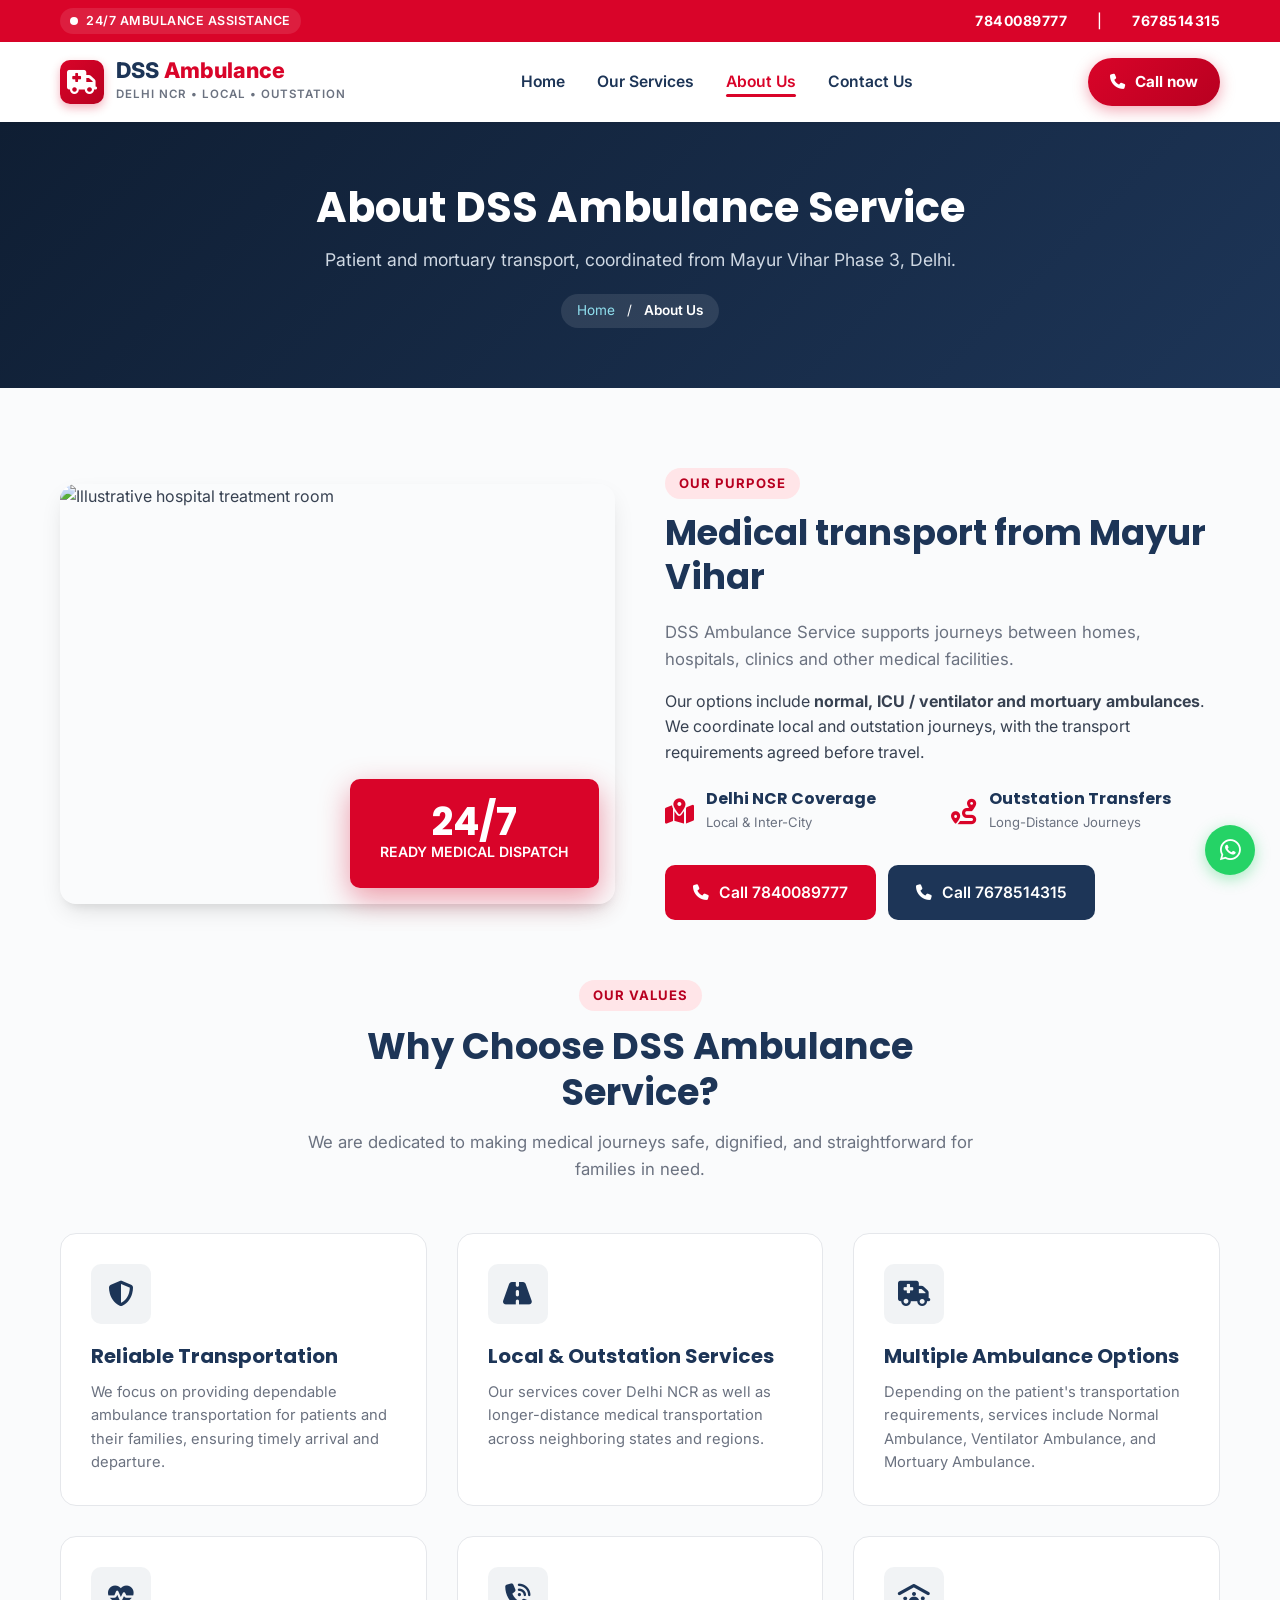
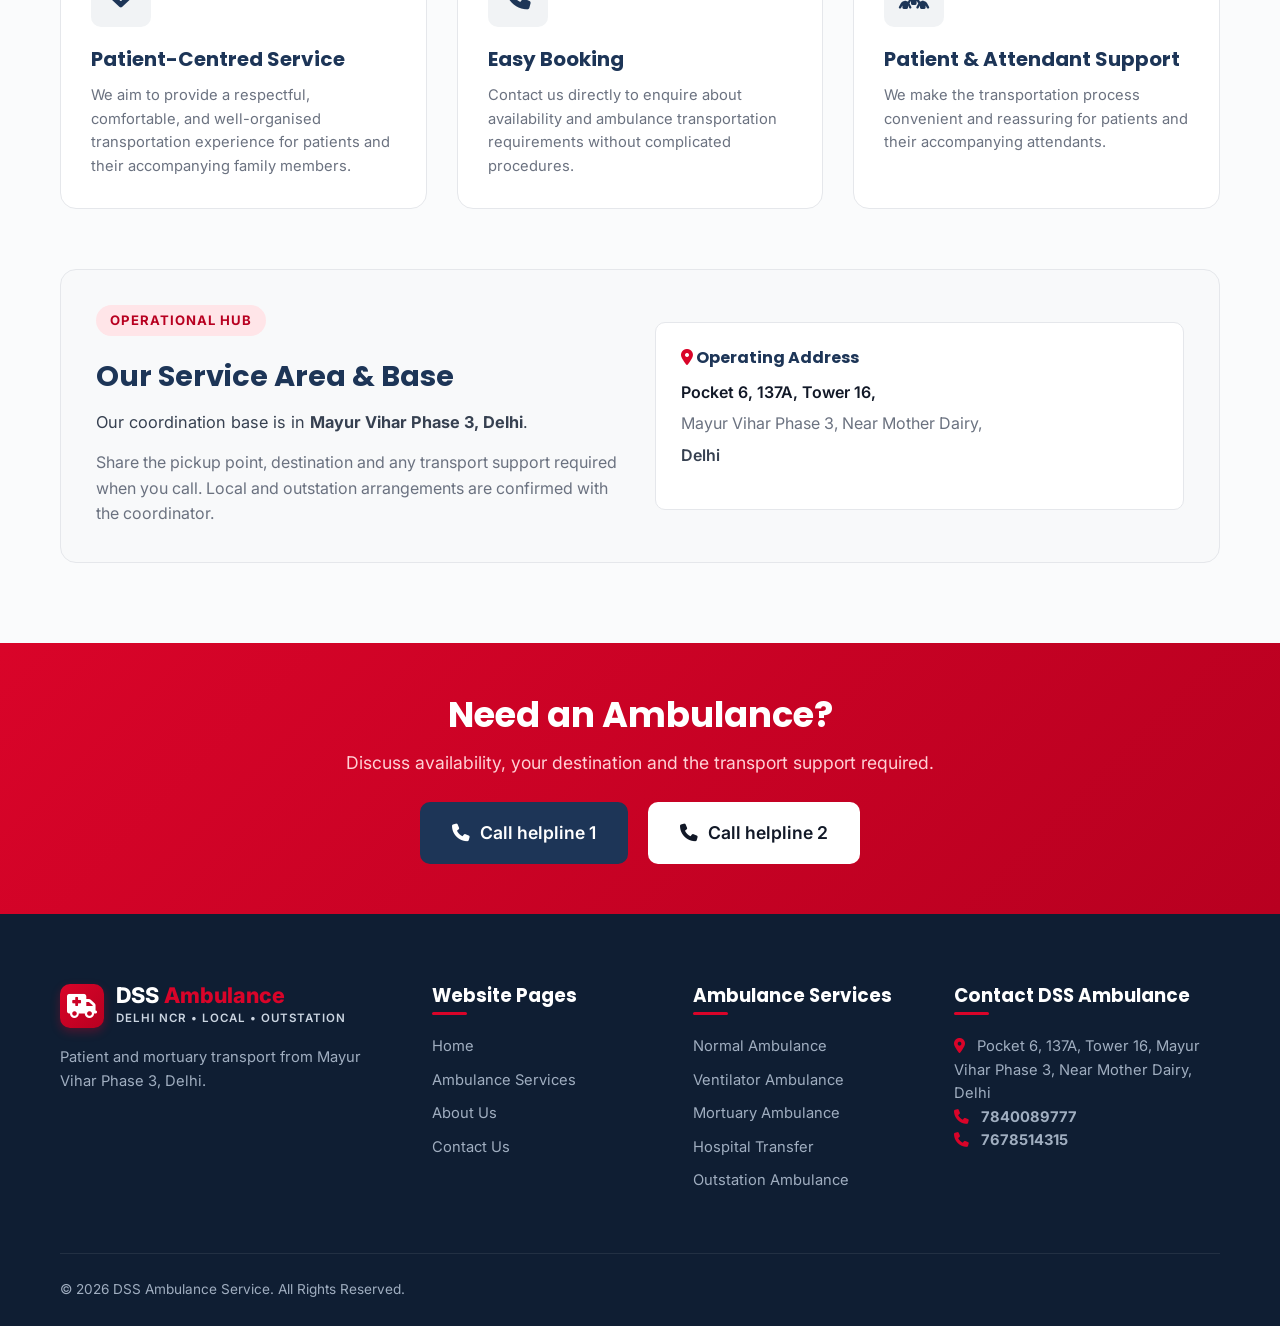
==== commit 59c08c13: "Refine website UI, animate hero, and redesign contact page" ====
--- a/about.html
+++ b/about.html
@@ -1,274 +1,368 @@
-<!DOCTYPE html>
-<html lang="en">
-<head>
-  <meta charset="UTF-8">
-  <meta name="viewport" content="width=device-width, initial-scale=1.0">
-  <title>About Us | DSS Ambulance Service - Delhi NCR, Local & Outstation</title>
-  <meta name="description" content="Learn about DSS Ambulance Service based in Mayur Vihar Phase 3, Delhi. Providing reliable Normal, Ventilator, and Mortuary Ambulance Services across Delhi NCR, local and outstation medical transportation. Call 7840089777 / 7678514315.">
-  
-  <link rel="preconnect" href="https://fonts.googleapis.com">
-  <link rel="preconnect" href="https://fonts.gstatic.com" crossorigin>
-  <link href="https://fonts.googleapis.com/css2?family=Inter:wght@400;500;600;700&family=Poppins:wght@600;700;800&display=swap" rel="stylesheet">
-  <link rel="stylesheet" href="https://cdnjs.cloudflare.com/ajax/libs/font-awesome/6.4.0/css/all.min.css">
-  <link rel="stylesheet" href="style.css">
-</head>
-<body>
-
-  <!-- Top Emergency Strip -->
-  <aside class="emergency-topbar">
-    <div class="container">
-      <div class="topbar-badge">
-        <span class="pulse-dot"></span>
-        <span>24x7 Ambulance Services – Delhi NCR, Local & Outstation</span>
-      </div>
-      <div class="topbar-info">
-        <span><i class="fa-solid fa-phone-volume"></i> 24/7 Helpline:</span>
-        <a href="tel:7840089777" class="topbar-phone" style="margin-right:10px;">7840089777</a>
-        <span>|</span>
-        <a href="tel:7678514315" class="topbar-phone" style="margin-left:10px;">7678514315</a>
-      </div>
-    </div>
-  </aside>
-
-  <!-- Navigation -->
-  <header class="header">
-    <div class="container">
-      <nav class="navbar">
-        <a href="index.html" class="logo">
-          <div class="logo-icon"><i class="fa-solid fa-truck-medical"></i></div>
-          <div class="logo-text">
-            <span class="logo-title">DSS <span>Ambulance</span></span>
-            <span class="logo-tagline">Delhi NCR • Local • Outstation</span>
-          </div>
-        </a>
-
-        <ul class="nav-links" id="navLinks">
-          <li><a href="index.html" class="nav-link">Home</a></li>
-          <li><a href="services.html" class="nav-link">Our Services</a></li>
-          <li><a href="about.html" class="nav-link active">About Us</a></li>
-          <li><a href="contact.html" class="nav-link">Contact Us</a></li>
-        </ul>
-
-        <div class="nav-cta">
-          <a href="tel:7840089777" class="btn-emergency">
-            <i class="fa-solid fa-phone"></i>
-            <span>Call 7840089777</span>
-          </a>
-          <button class="mobile-toggle" id="mobileToggle" aria-label="Toggle navigation">
-            <i class="fa-solid fa-bars"></i>
-          </button>
-        </div>
-      </nav>
-    </div>
-  </header>
-
-  <!-- Page Hero -->
-  <section class="page-hero">
-    <div class="container">
-      <h1>About DSS Ambulance Service</h1>
-      <p>Providing reliable ambulance services for local and outstation medical transportation across Delhi NCR and beyond.</p>
-      <div class="breadcrumb">
-        <a href="index.html">Home</a> &nbsp;/&nbsp; <span>About Us</span>
-      </div>
-    </div>
-  </section>
-
-  <!-- Main About Content -->
-  <section class="section">
-    <div class="container">
-      <div class="about-grid">
-        <div class="about-img-group">
-          <img class="about-img-main" src="https://images.unsplash.com/photo-1516549655169-df83a0774514?auto=format&fit=crop&w=800&q=80" alt="DSS Ambulance Service Medical Transportation">
-          <div class="about-experience-card">
-            <h3>24/7</h3>
-            <p>Ready Medical Dispatch</p>
-          </div>
-        </div>
-
-        <div>
-          <span class="badge-sub">Our Purpose</span>
-          <h2 style="font-size: 2.2rem; margin-bottom: 20px;">Reliable Ambulance Services in Delhi NCR, Local & Outstation</h2>
-          <p style="color:var(--gray); margin-bottom: 16px; font-size:1.05rem;">
-            <strong>DSS Ambulance Service</strong> provides dependable medical transportation services for patients requiring safe and timely travel to hospitals, clinics, homes, and other medical facilities.
-          </p>
-          <p style="color:var(--gray-dark); margin-bottom: 24px;">
-            We provide <strong>Normal Ambulance, Ventilator Ambulance, and Mortuary Ambulance Services</strong>, along with local and outstation medical transportation. Our services are available across Delhi NCR and for longer-distance journeys. We focus on providing a respectful, comfortable, and well-organised transportation experience for patients and their accompanying family members.
-          </p>
-
-          <div style="display:grid; grid-template-columns:1fr 1fr; gap:16px; margin-bottom:30px;">
-            <div style="display:flex; align-items:center; gap:12px;">
-              <i class="fa-solid fa-map-location-dot text-primary" style="font-size:1.6rem;"></i>
-              <div>
-                <h5 style="margin:0; font-size:1rem;">Delhi NCR Coverage</h5>
-                <span style="font-size:0.82rem; color:var(--gray);">Local & Inter-City</span>
-              </div>
-            </div>
-            <div style="display:flex; align-items:center; gap:12px;">
-              <i class="fa-solid fa-route text-primary" style="font-size:1.6rem;"></i>
-              <div>
-                <h5 style="margin:0; font-size:1rem;">Outstation Transfers</h5>
-                <span style="font-size:0.82rem; color:var(--gray);">Long-Distance Journeys</span>
-              </div>
-            </div>
-          </div>
-
-          <div style="display:flex; gap:12px; flex-wrap:wrap;">
-            <a href="tel:7840089777" class="btn btn-primary"><i class="fa-solid fa-phone"></i> Call 7840089777</a>
-            <a href="tel:7678514315" class="btn btn-secondary"><i class="fa-solid fa-phone"></i> Call 7678514315</a>
-          </div>
-        </div>
-      </div>
-
-      <!-- Why Choose Us Grid -->
-      <div style="margin-top: 60px;">
-        <div class="section-title-wrap">
-          <span class="badge-sub">Our Values</span>
-          <h2 class="section-title">Why Choose DSS Ambulance Service?</h2>
-          <p class="section-subtitle">We are dedicated to making medical journeys safe, dignified, and straightforward for families in need.</p>
-        </div>
-
-        <div class="features-grid">
-          <div class="feature-box">
-            <div class="feature-icon"><i class="fa-solid fa-shield-halved"></i></div>
-            <h4>Reliable Transportation</h4>
-            <p>We focus on providing dependable ambulance transportation for patients and their families, ensuring timely arrival and departure.</p>
-          </div>
-
-          <div class="feature-box">
-            <div class="feature-icon"><i class="fa-solid fa-road"></i></div>
-            <h4>Local & Outstation Services</h4>
-            <p>Our services cover Delhi NCR as well as longer-distance medical transportation across neighboring states and regions.</p>
-          </div>
-
-          <div class="feature-box">
-            <div class="feature-icon"><i class="fa-solid fa-truck-medical"></i></div>
-            <h4>Multiple Ambulance Options</h4>
-            <p>Depending on the patient's transportation requirements, services include Normal Ambulance, Ventilator Ambulance, and Mortuary Ambulance.</p>
-          </div>
-
-          <div class="feature-box">
-            <div class="feature-icon"><i class="fa-solid fa-heart-pulse"></i></div>
-            <h4>Patient-Centred Service</h4>
-            <p>We aim to provide a respectful, comfortable, and well-organised transportation experience for patients and their accompanying family members.</p>
-          </div>
-
-          <div class="feature-box">
-            <div class="feature-icon"><i class="fa-solid fa-phone-volume"></i></div>
-            <h4>Easy Booking</h4>
-            <p>Contact us directly to enquire about availability and ambulance transportation requirements without complicated procedures.</p>
-          </div>
-
-          <div class="feature-box">
-            <div class="feature-icon"><i class="fa-solid fa-people-roof"></i></div>
-            <h4>Patient & Attendant Support</h4>
-            <p>We make the transportation process convenient and reassuring for patients and their accompanying attendants.</p>
-          </div>
-        </div>
-      </div>
-
-      <!-- Service Area Highlight -->
-      <div style="margin-top: 60px; background:#f8f9fa; border:1px solid var(--gray-border); border-radius:var(--radius-lg); padding:35px;">
-        <div style="display:grid; grid-template-columns: 1fr 1fr; gap:30px; align-items:center;">
-          <div>
-            <span class="badge-sub">Operational Hub</span>
-            <h3 style="font-size:1.8rem; margin:10px 0 15px 0;">Our Service Area & Base</h3>
-            <p style="color:var(--gray-dark); margin-bottom:15px; font-size:1.02rem;">
-              <strong>DSS Ambulance Service operates from Mayur Vihar Phase 3, Delhi</strong>, serving patients across Delhi NCR and providing outstation ambulance transportation to destinations outside Delhi NCR.
-            </p>
-            <p style="color:var(--gray);">
-              Whether you need routine transportation for a doctor consultation, inter-hospital transfer for critical care, or long-distance journey to an outstation home, our team coordinates every detail.
-            </p>
-          </div>
-          <div style="background:#fff; border:1px solid var(--gray-border); padding:25px; border-radius:var(--radius-md);">
-            <h4 style="margin-bottom:12px; color:var(--secondary);"><i class="fa-solid fa-location-dot text-primary"></i> Operating Address</h4>
-            <p style="margin-bottom:6px; color:var(--dark); font-weight:600;">Pocket 6, 137A, Tower 16,</p>
-            <p style="margin-bottom:6px; color:var(--gray);">Mayur Vihar Phase 3, Near Mother Dairy,</p>
-            <p style="margin-bottom:16px; color:var(--gray-dark); font-weight:600;">Delhi</p>
-            <p style="margin-bottom:6px;"><strong>Helpline 1:</strong> <a href="tel:7840089777" style="color:var(--primary); font-weight:700;">7840089777</a></p>
-            <p style="margin-bottom:0;"><strong>Helpline 2:</strong> <a href="tel:7678514315" style="color:var(--primary); font-weight:700;">7678514315</a></p>
-          </div>
-        </div>
-      </div>
-
-    </div>
-  </section>
-
-  <!-- CTA Banner -->
-  <section class="emergency-cta-banner">
-    <div class="container">
-      <h2>Need an Ambulance?</h2>
-      <p>For Normal, Ventilator, Mortuary, Local, Hospital Transfer, or Outstation Ambulance Services, contact DSS Ambulance Service.</p>
-      <div class="cta-actions">
-        <a href="tel:7840089777" class="btn btn-secondary" style="font-size:1.1rem; padding:15px 30px;">
-          <i class="fa-solid fa-phone"></i> Call: 7840089777
-        </a>
-        <a href="tel:7678514315" class="btn btn-secondary" style="font-size:1.1rem; padding:15px 30px; background:#fff; color:var(--dark);">
-          <i class="fa-solid fa-phone"></i> Call: 7678514315
-        </a>
-      </div>
-    </div>
-  </section>
-
-  <!-- Footer -->
-  <footer class="footer">
-    <div class="container">
-      <div class="footer-grid">
-        <div class="footer-about">
-          <div class="logo" style="margin-bottom:15px;">
-            <div class="logo-icon"><i class="fa-solid fa-truck-medical"></i></div>
-            <div class="logo-text">
-              <span class="logo-title">DSS <span>Ambulance</span></span>
-              <span class="logo-tagline" style="color:#cbd5e1;">Delhi NCR • Local • Outstation</span>
-            </div>
-          </div>
-          <p>DSS Ambulance Service provides dependable medical transportation services for patients requiring safe and timely travel to hospitals, clinics, homes, and other medical facilities.</p>
-        </div>
-
-        <div class="footer-col">
-          <h4>Website Pages</h4>
-          <ul class="footer-links">
-            <li><a href="index.html">Home</a></li>
-            <li><a href="services.html">Ambulance Services</a></li>
-            <li><a href="about.html">About Us</a></li>
-            <li><a href="contact.html">Contact Us</a></li>
-          </ul>
-        </div>
-
-        <div class="footer-col">
-          <h4>Ambulance Services</h4>
-          <ul class="footer-links">
-            <li><a href="services.html#normal">Normal Ambulance</a></li>
-            <li><a href="services.html#ventilator">Ventilator Ambulance</a></li>
-            <li><a href="services.html#mortuary">Mortuary Ambulance</a></li>
-            <li><a href="services.html#hospital">Hospital Transfer</a></li>
-            <li><a href="services.html#outstation">Outstation Ambulance</a></li>
-          </ul>
-        </div>
-
-        <div class="footer-col">
-          <h4>Contact DSS Ambulance</h4>
-          <p><i class="fa-solid fa-location-dot" style="color:var(--primary); margin-right:8px;"></i> Pocket 6, 137A, Tower 16, Mayur Vihar Phase 3, Near Mother Dairy, Delhi</p>
-          <p><i class="fa-solid fa-phone" style="color:var(--primary); margin-right:8px;"></i> <strong><a href="tel:7840089777">7840089777</a></strong></p>
-          <p><i class="fa-solid fa-phone" style="color:var(--primary); margin-right:8px;"></i> <strong><a href="tel:7678514315">7678514315</a></strong></p>
-        </div>
-      </div>
-
-      <div class="footer-bottom">
-        <p>&copy; 2026 DSS Ambulance Service. All Rights Reserved.</p>
-      </div>
-    </div>
-  </footer>
-
-  <!-- Floating SOS -->
-  <div class="floating-sos">
-    <a href="https://wa.me/917840089777?text=Hello%20DSS%20Ambulance,%20I%20need%20ambulance%20details" target="_blank" class="whatsapp-btn" title="Chat on WhatsApp">
-      <i class="fa-brands fa-whatsapp"></i>
-    </a>
-    <a href="tel:7840089777" class="sos-btn" title="Call DSS Ambulance">
-      <i class="fa-solid fa-phone"></i>
-    </a>
-  </div>
-
-  <script src="main.js"></script>
-</body>
-</html>
+<!DOCTYPE html>
+<html lang="en-IN">
+<head>
+  <meta charset="UTF-8">
+  <meta name="viewport" content="width=device-width, initial-scale=1.0">
+  <title>About DSS Ambulance Service | Mayur Vihar, Delhi</title>
+  <meta name="description" content="Learn about DSS Ambulance Service, based in Mayur Vihar Phase 3, Delhi, coordinating local patient transport, ICU / ventilator and mortuary transfers.">
+
+  <meta name="robots" content="index, follow, max-image-preview:large, max-snippet:-1, max-video-preview:-1">
+  <meta name="googlebot" content="index, follow">
+  <link rel="canonical" href="https://dssambulanceservice.in/about.html">
+  <link rel="icon" type="image/svg+xml" href="favicon.svg">
+  <meta name="theme-color" content="#e63946">
+
+  <!-- Local SEO Geo Meta Tags -->
+  <meta name="geo.region" content="IN-DL">
+  <meta name="geo.placename" content="Mayur Vihar Phase 3, Delhi">
+  <meta name="geo.position" content="28.6083;77.3343">
+  <meta name="ICBM" content="28.6083, 77.3343">
+
+  <!-- Open Graph / Facebook / WhatsApp -->
+  <meta property="og:type" content="website">
+  <meta property="og:site_name" content="DSS Ambulance Service">
+  <meta property="og:title" content="About DSS Ambulance Service | Mayur Vihar, Delhi">
+  <meta property="og:description" content="Learn about DSS Ambulance Service, based in Mayur Vihar Phase 3, Delhi, coordinating local patient transport, ICU / ventilator and mortuary transfers.">
+  <meta property="og:url" content="https://dssambulanceservice.in/about.html">
+  <meta property="og:image" content="https://images.unsplash.com/photo-1587745416684-47953f16f02f?auto=format&amp;fit=crop&amp;w=1200&amp;q=80">
+  <meta property="og:locale" content="en_IN">
+
+  <!-- Twitter Card -->
+  <meta name="twitter:card" content="summary_large_image">
+  <meta name="twitter:title" content="About DSS Ambulance Service | Mayur Vihar, Delhi">
+  <meta name="twitter:description" content="Learn about DSS Ambulance Service, based in Mayur Vihar Phase 3, Delhi, coordinating local patient transport, ICU / ventilator and mortuary transfers.">
+  <meta name="twitter:image" content="https://images.unsplash.com/photo-1587745416684-47953f16f02f?auto=format&amp;fit=crop&amp;w=1200&amp;q=80">
+
+  <!-- Fonts &amp; Icons -->
+  <link rel="preconnect" href="https://fonts.googleapis.com">
+  <link rel="preconnect" href="https://fonts.gstatic.com" crossorigin>
+  <link href="https://fonts.googleapis.com/css2?family=Inter:wght@400;500;600;700&amp;family=Poppins:wght@600;700;800&amp;display=swap" rel="stylesheet">
+  <link rel="stylesheet" href="https://cdnjs.cloudflare.com/ajax/libs/font-awesome/6.4.0/css/all.min.css">
+  <link rel="stylesheet" href="style.css">
+
+  <!-- Structured Data: AboutPage &amp; MedicalBusiness Schema -->
+  <script type="application/ld+json">
+  {
+    "@context": "https://schema.org",
+    "@graph": [
+      {
+        "@type": "AboutPage",
+        "@id": "https://dssambulanceservice.in/about.html",
+        "url": "https://dssambulanceservice.in/about.html",
+        "name": "About DSS Ambulance Service | Mayur Vihar, Delhi",
+        "description": "Learn about DSS Ambulance Service, based in Mayur Vihar Phase 3, Delhi, coordinating local patient transport, ICU / ventilator and mortuary transfers.",
+        "isPartOf": {
+          "@type": "WebSite",
+          "name": "DSS Ambulance Service",
+          "url": "https://dssambulanceservice.in/"
+        }
+      },
+      {
+        "@type": "BreadcrumbList",
+        "itemListElement": [
+          {
+            "@type": "ListItem",
+            "position": 1,
+            "name": "Home",
+            "item": "https://dssambulanceservice.in/"
+          },
+          {
+            "@type": "ListItem",
+            "position": 2,
+            "name": "About Us",
+            "item": "https://dssambulanceservice.in/about.html"
+          }
+        ]
+      },
+      {
+        "@type": [
+          "EmergencyService",
+          "MedicalBusiness"
+        ],
+        "name": "DSS Ambulance Service",
+        "url": "https://dssambulanceservice.in/",
+        "telephone": "+91-7840089777",
+        "address": {
+          "@type": "PostalAddress",
+          "streetAddress": "Pocket 6, 137A, Tower 16, Mayur Vihar Phase 3, Near Mother Dairy",
+          "addressLocality": "Delhi",
+          "postalCode": "110096",
+          "addressCountry": "IN"
+        },
+        "@id": "https://dssambulanceservice.in/#business",
+        "contactPoint": [
+          {
+            "@type": "ContactPoint",
+            "telephone": "+91-7840089777",
+            "contactType": "ambulance enquiries",
+            "availableLanguage": [
+              "English",
+              "Hindi"
+            ]
+          },
+          {
+            "@type": "ContactPoint",
+            "telephone": "+91-7678514315",
+            "contactType": "ambulance enquiries",
+            "availableLanguage": [
+              "English",
+              "Hindi"
+            ]
+          }
+        ]
+      }
+    ]
+  }
+  </script>
+</head>
+<body>
+  <a class="skip-link" href="#main-content">Skip to main content</a>
+
+  <!-- Top Emergency Strip -->
+  <aside class="emergency-topbar">
+    <div class="container">
+      <div class="topbar-badge">
+        <span class="pulse-dot"></span>
+        <span>24/7 ambulance assistance</span>
+      </div>
+      <div class="topbar-info">
+
+        <a href="tel:+917840089777" class="topbar-phone" style="margin-right:10px;" aria-label="Call 7840089777">7840089777</a>
+        <span>|</span>
+        <a href="tel:+917678514315" class="topbar-phone" style="margin-left:10px;" aria-label="Call 7678514315">7678514315</a>
+      </div>
+    </div>
+  </aside>
+
+  <!-- Navigation -->
+  <header class="header">
+    <div class="container">
+      <nav class="navbar" aria-label="Main navigation">
+        <a href="index.html" class="logo">
+          <div class="logo-icon"><i class="fa-solid fa-truck-medical" aria-hidden="true"></i></div>
+          <div class="logo-text">
+            <span class="logo-title">DSS <span>Ambulance</span></span>
+            <span class="logo-tagline">Delhi NCR • Local • Outstation</span>
+          </div>
+        </a>
+
+        <ul class="nav-links" id="navLinks">
+          <li><a href="index.html" class="nav-link">Home</a></li>
+          <li><a href="services.html" class="nav-link">Our Services</a></li>
+          <li><a href="about.html" class="nav-link active" aria-current="page">About Us</a></li>
+          <li><a href="contact.html" class="nav-link">Contact Us</a></li>
+        </ul>
+
+        <div class="nav-cta">
+          <a href="tel:+917840089777" class="btn-emergency" aria-label="Call DSS Ambulance on 7840089777">
+            <i class="fa-solid fa-phone" aria-hidden="true"></i>
+            <span>Call now</span>
+          </a>
+          <button class="mobile-toggle" id="mobileToggle" aria-label="Open navigation menu" aria-controls="navLinks" aria-expanded="false">
+            <i class="fa-solid fa-bars" aria-hidden="true"></i>
+          </button>
+        </div>
+      </nav>
+    </div>
+  </header>
+
+  <main id="main-content" tabindex="-1">
+
+  <!-- Page Hero -->
+  <section class="page-hero" aria-labelledby="section-heading-1">
+    <div class="container">
+      <h1 id="section-heading-1">About DSS Ambulance Service</h1>
+      <p>Patient and mortuary transport, coordinated from Mayur Vihar Phase 3, Delhi.</p>
+      <nav class="breadcrumb" aria-label="Breadcrumb">
+        <a href="index.html">Home</a> &nbsp;/&nbsp; <span aria-current="page">About Us</span>
+      </nav>
+    </div>
+  </section>
+
+  <!-- Main About Content -->
+  <section class="section" aria-label="About our service">
+    <div class="container">
+      <div class="about-grid">
+        <div class="about-img-group">
+          <img class="about-img-main" src="https://images.unsplash.com/photo-1516549655169-df83a0774514?auto=format&amp;fit=crop&amp;w=800&amp;q=80" alt="Illustrative hospital treatment room">
+          <div class="about-experience-card">
+            <strong class="experience-value">24/7</strong>
+            <p>Ready Medical Dispatch</p>
+          </div>
+        </div>
+
+        <div>
+          <span class="badge-sub">Our Purpose</span>
+          <h2 style="font-size: 2.2rem; margin-bottom: 20px;">Medical transport from Mayur Vihar</h2>
+          <p style="color:var(--gray); margin-bottom: 16px; font-size:1.05rem;">DSS Ambulance Service supports journeys between homes, hospitals, clinics and other medical facilities.</p>
+          <p style="color:var(--gray-dark); margin-bottom: 24px;">Our options include <strong>normal, ICU / ventilator and mortuary ambulances</strong>. We coordinate local and outstation journeys, with the transport requirements agreed before travel.</p>
+
+          <div class="responsive-pair" style="display:grid; grid-template-columns:1fr 1fr; gap:16px; margin-bottom:30px;">
+            <div style="display:flex; align-items:center; gap:12px;">
+              <i class="fa-solid fa-map-location-dot text-primary" style="font-size:1.6rem;" aria-hidden="true"></i>
+              <div>
+                <h3 style="margin:0; font-size:1rem;">Delhi NCR Coverage</h3>
+                <span style="font-size:0.82rem; color:var(--gray);">Local &amp; Inter-City</span>
+              </div>
+            </div>
+            <div style="display:flex; align-items:center; gap:12px;">
+              <i class="fa-solid fa-route text-primary" style="font-size:1.6rem;" aria-hidden="true"></i>
+              <div>
+                <h3 style="margin:0; font-size:1rem;">Outstation Transfers</h3>
+                <span style="font-size:0.82rem; color:var(--gray);">Long-Distance Journeys</span>
+              </div>
+            </div>
+          </div>
+
+          <div style="display:flex; gap:12px; flex-wrap:wrap;">
+            <a href="tel:7840089777" class="btn btn-primary"><i class="fa-solid fa-phone" aria-hidden="true"></i> Call 7840089777</a>
+            <a href="tel:7678514315" class="btn btn-secondary"><i class="fa-solid fa-phone" aria-hidden="true"></i> Call 7678514315</a>
+          </div>
+        </div>
+      </div>
+
+      <!-- Why Choose Us Grid -->
+      <div style="margin-top: 60px;">
+        <div class="section-title-wrap">
+          <span class="badge-sub">Our Values</span>
+          <h2 class="section-title">Why Choose DSS Ambulance Service?</h2>
+          <p class="section-subtitle">We are dedicated to making medical journeys safe, dignified, and straightforward for families in need.</p>
+        </div>
+
+        <div class="features-grid">
+          <div class="feature-box">
+            <div class="feature-icon"><i class="fa-solid fa-shield-halved" aria-hidden="true"></i></div>
+            <h3 class="feature-heading">Reliable Transportation</h3>
+            <p>We focus on providing dependable ambulance transportation for patients and their families, ensuring timely arrival and departure.</p>
+          </div>
+
+          <div class="feature-box">
+            <div class="feature-icon"><i class="fa-solid fa-road" aria-hidden="true"></i></div>
+            <h3 class="feature-heading">Local &amp; Outstation Services</h3>
+            <p>Our services cover Delhi NCR as well as longer-distance medical transportation across neighboring states and regions.</p>
+          </div>
+
+          <div class="feature-box">
+            <div class="feature-icon"><i class="fa-solid fa-truck-medical" aria-hidden="true"></i></div>
+            <h3 class="feature-heading">Multiple Ambulance Options</h3>
+            <p>Depending on the patient's transportation requirements, services include Normal Ambulance, Ventilator Ambulance, and Mortuary Ambulance.</p>
+          </div>
+
+          <div class="feature-box">
+            <div class="feature-icon"><i class="fa-solid fa-heart-pulse" aria-hidden="true"></i></div>
+            <h3 class="feature-heading">Patient-Centred Service</h3>
+            <p>We aim to provide a respectful, comfortable, and well-organised transportation experience for patients and their accompanying family members.</p>
+          </div>
+
+          <div class="feature-box">
+            <div class="feature-icon"><i class="fa-solid fa-phone-volume" aria-hidden="true"></i></div>
+            <h3 class="feature-heading">Easy Booking</h3>
+            <p>Contact us directly to enquire about availability and ambulance transportation requirements without complicated procedures.</p>
+          </div>
+
+          <div class="feature-box">
+            <div class="feature-icon"><i class="fa-solid fa-people-roof" aria-hidden="true"></i></div>
+            <h3 class="feature-heading">Patient &amp; Attendant Support</h3>
+            <p>We make the transportation process convenient and reassuring for patients and their accompanying attendants.</p>
+          </div>
+        </div>
+      </div>
+
+      <!-- Service Area Highlight -->
+      <div style="margin-top: 60px; background:#f8f9fa; border:1px solid var(--gray-border); border-radius:var(--radius-lg); padding:35px;">
+        <div class="responsive-pair" style="display:grid; grid-template-columns: 1fr 1fr; gap:30px; align-items:center;">
+          <div>
+            <span class="badge-sub">Operational Hub</span>
+            <h2 style="font-size:1.8rem; margin:10px 0 15px 0;">Our Service Area &amp; Base</h2>
+            <p style="color:var(--gray-dark); margin-bottom:15px; font-size:1.02rem;">Our coordination base is in <strong>Mayur Vihar Phase 3, Delhi</strong>.</p>
+            <p style="color:var(--gray);">Share the pickup point, destination and any transport support required when you call. Local and outstation arrangements are confirmed with the coordinator.</p>
+          </div>
+          <div style="background:#fff; border:1px solid var(--gray-border); padding:25px; border-radius:var(--radius-md);">
+            <h3 style="margin-bottom:12px; color:var(--secondary); font-size:1rem;"><i class="fa-solid fa-location-dot text-primary" aria-hidden="true"></i> Operating Address</h3>
+            <p style="margin-bottom:6px; color:var(--dark); font-weight:600;">Pocket 6, 137A, Tower 16,</p>
+            <p style="margin-bottom:6px; color:var(--gray);">Mayur Vihar Phase 3, Near Mother Dairy,</p>
+            <p style="margin-bottom:16px; color:var(--gray-dark); font-weight:600;">Delhi</p>
+
+
+          </div>
+        </div>
+      </div>
+
+    </div>
+  </section>
+
+  <!-- CTA Banner -->
+  <section class="emergency-cta-banner" aria-labelledby="section-heading-3">
+    <div class="container">
+      <h2 id="section-heading-3">Need an Ambulance?</h2>
+      <p>Discuss availability, your destination and the transport support required.</p>
+      <div class="cta-actions">
+        <a href="tel:7840089777" class="btn btn-secondary" style="font-size:1.1rem; padding:15px 30px;" aria-label="Call helpline 1, 7840089777"><i class="fa-solid fa-phone" aria-hidden="true"></i> Call helpline 1</a>
+        <a href="tel:7678514315" class="btn btn-secondary" style="font-size:1.1rem; padding:15px 30px; background:#fff; color:var(--dark);" aria-label="Call helpline 2, 7678514315"><i class="fa-solid fa-phone" aria-hidden="true"></i> Call helpline 2</a>
+      </div>
+    </div>
+  </section>
+
+  </main>
+
+  <!-- Footer -->
+  <footer class="footer">
+    <div class="container">
+      <div class="footer-grid">
+        <div class="footer-about">
+          <div class="logo" style="margin-bottom:15px;">
+            <div class="logo-icon"><i class="fa-solid fa-truck-medical" aria-hidden="true"></i></div>
+            <div class="logo-text">
+              <span class="logo-title">DSS <span>Ambulance</span></span>
+              <span class="logo-tagline" style="color:#cbd5e1;">Delhi NCR • Local • Outstation</span>
+            </div>
+          </div>
+          <p>Patient and mortuary transport from Mayur Vihar Phase 3, Delhi.</p>
+        </div>
+
+        <div class="footer-col">
+          <h2>Website Pages</h2>
+          <ul class="footer-links">
+            <li><a href="index.html">Home</a></li>
+            <li><a href="services.html">Ambulance Services</a></li>
+            <li><a href="about.html">About Us</a></li>
+            <li><a href="contact.html">Contact Us</a></li>
+          </ul>
+        </div>
+
+        <div class="footer-col">
+          <h2>Ambulance Services</h2>
+          <ul class="footer-links">
+            <li><a href="services.html#normal">Normal Ambulance</a></li>
+            <li><a href="services.html#ventilator">Ventilator Ambulance</a></li>
+            <li><a href="services.html#mortuary">Mortuary Ambulance</a></li>
+            <li><a href="services.html#hospital">Hospital Transfer</a></li>
+            <li><a href="services.html#outstation">Outstation Ambulance</a></li>
+          </ul>
+        </div>
+
+        <div class="footer-col">
+          <h2>Contact DSS Ambulance</h2>
+          <address><i class="fa-solid fa-location-dot" style="color:var(--primary); margin-right:8px;" aria-hidden="true"></i> Pocket 6, 137A, Tower 16, Mayur Vihar Phase 3, Near Mother Dairy, Delhi</address>
+          <p><i class="fa-solid fa-phone" style="color:var(--primary); margin-right:8px;" aria-hidden="true"></i> <strong><a href="tel:7840089777">7840089777</a></strong></p>
+          <p><i class="fa-solid fa-phone" style="color:var(--primary); margin-right:8px;" aria-hidden="true"></i> <strong><a href="tel:7678514315">7678514315</a></strong></p>
+        </div>
+      </div>
+
+      <div class="footer-bottom">
+        <p>&copy; 2026 DSS Ambulance Service. All Rights Reserved.</p>
+      </div>
+    </div>
+  </footer>
+
+  <!-- Floating SOS -->
+  <nav class="floating-sos" aria-label="WhatsApp contact">
+    <a href="https://wa.me/917840089777?text=Hello%20DSS%20Ambulance,%20I%20need%20ambulance%20details" target="_blank" class="whatsapp-btn" title="Chat on WhatsApp" rel="noopener noreferrer" aria-label="Chat on WhatsApp">
+      <i class="fa-brands fa-whatsapp" aria-hidden="true"></i>
+    </a>
+
+  </nav>
+
+  <script src="main.js"></script>
+</body>
+</html>
--- a/style.css
+++ b/style.css
@@ -1,1418 +1,1679 @@
-/* ==========================================================================
-   RAPIDCARE AMBULANCE SERVICES - MODERN RESPONSIVE STYLESHEET
-   ========================================================================== */
-
-:root {
-  --primary: #d90429;
-  --primary-dark: #b80020;
-  --primary-light: #ef233c;
-  --primary-subtle: #ffe5e8;
-  --secondary: #1d3557;
-  --secondary-dark: #0f1e33;
-  --secondary-light: #2c4f7c;
-  --accent: #00b4d8;
-  --accent-dark: #0077b6;
-  --accent-light: #90e0ef;
-  --success: #2ec4b6;
-  --warning: #ffb703;
-  --dark: #111827;
-  --gray-dark: #374151;
-  --gray: #6b7280;
-  --gray-light: #f3f4f6;
-  --gray-border: #e5e7eb;
-  --white: #ffffff;
-  
-  --shadow-sm: 0 1px 3px rgba(0, 0, 0, 0.08);
-  --shadow-md: 0 4px 6px -1px rgba(0, 0, 0, 0.1), 0 2px 4px -1px rgba(0, 0, 0, 0.06);
-  --shadow-lg: 0 10px 25px -5px rgba(0, 0, 0, 0.12), 0 8px 10px -6px rgba(0, 0, 0, 0.08);
-  --shadow-pulse: 0 0 0 0 rgba(217, 4, 41, 0.7);
-  
-  --radius-sm: 6px;
-  --radius-md: 10px;
-  --radius-lg: 16px;
-  --radius-full: 9999px;
-  
-  --transition: all 0.3s ease;
-}
-
-* {
-  margin: 0;
-  padding: 0;
-  box-sizing: border-box;
-}
-
-html {
-  scroll-behavior: smooth;
-  font-size: 16px;
-}
-
-body {
-  font-family: 'Inter', -apple-system, BlinkMacSystemFont, 'Segoe UI', Roboto, Oxygen, Ubuntu, Cantarell, sans-serif;
-  color: var(--gray-dark);
-  background-color: #fafbfc;
-  line-height: 1.6;
-  overflow-x: hidden;
-}
-
-h1, h2, h3, h4, h5, h6 {
-  font-family: 'Poppins', sans-serif;
-  color: var(--secondary);
-  font-weight: 700;
-  line-height: 1.25;
-}
-
-a {
-  text-decoration: none;
-  color: inherit;
-  transition: var(--transition);
-}
-
-ul {
-  list-style: none;
-}
-
-img {
-  max-width: 100%;
-  height: auto;
-  display: block;
-}
-
-.container {
-  width: 100%;
-  max-width: 1200px;
-  margin: 0 auto;
-  padding: 0 20px;
-}
-
-/* ==========================================================================
-   TOP EMERGENCY STRIP
-   ========================================================================== */
-.emergency-topbar {
-  background: var(--primary);
-  color: var(--white);
-  padding: 8px 0;
-  font-size: 0.88rem;
-  font-weight: 500;
-}
-
-.emergency-topbar .container {
-  display: flex;
-  justify-content: space-between;
-  align-items: center;
-  flex-wrap: wrap;
-  gap: 10px;
-}
-
-.topbar-badge {
-  display: inline-flex;
-  align-items: center;
-  gap: 8px;
-  background: rgba(255, 255, 255, 0.2);
-  padding: 3px 10px;
-  border-radius: var(--radius-full);
-  font-weight: 600;
-  font-size: 0.78rem;
-  letter-spacing: 0.5px;
-  text-transform: uppercase;
-}
-
-.pulse-dot {
-  width: 8px;
-  height: 8px;
-  background-color: #fff;
-  border-radius: 50%;
-  box-shadow: 0 0 0 0 rgba(255, 255, 255, 0.7);
-  animation: pulse-white 1.6s infinite;
-}
-
-.topbar-info {
-  display: flex;
-  align-items: center;
-  gap: 20px;
-}
-
-.topbar-phone {
-  display: inline-flex;
-  align-items: center;
-  gap: 6px;
-  color: #fff;
-  font-weight: 700;
-  letter-spacing: 0.5px;
-}
-
-.topbar-phone:hover {
-  text-decoration: underline;
-}
-
-/* ==========================================================================
-   NAVIGATION
-   ========================================================================== */
-.header {
-  background: var(--white);
-  position: sticky;
-  top: 0;
-  z-index: 100;
-  box-shadow: var(--shadow-sm);
-  transition: var(--transition);
-}
-
-.navbar {
-  display: flex;
-  justify-content: space-between;
-  align-items: center;
-  height: 80px;
-}
-
-.logo {
-  display: flex;
-  align-items: center;
-  gap: 12px;
-}
-
-.logo-icon {
-  width: 44px;
-  height: 44px;
-  background: linear-gradient(135deg, var(--primary), var(--primary-dark));
-  color: var(--white);
-  border-radius: var(--radius-md);
-  display: flex;
-  align-items: center;
-  justify-content: center;
-  font-size: 1.5rem;
-  box-shadow: 0 4px 10px rgba(217, 4, 41, 0.3);
-}
-
-.logo-text {
-  display: flex;
-  flex-direction: column;
-}
-
-.logo-title {
-  font-size: 1.35rem;
-  font-weight: 800;
-  color: var(--secondary);
-  line-height: 1;
-}
-
-.logo-title span {
-  color: var(--primary);
-}
-
-.logo-tagline {
-  font-size: 0.72rem;
-  color: var(--gray);
-  font-weight: 600;
-  letter-spacing: 1px;
-  text-transform: uppercase;
-  margin-top: 3px;
-}
-
-.nav-links {
-  display: flex;
-  align-items: center;
-  gap: 32px;
-}
-
-.nav-link {
-  font-size: 0.98rem;
-  font-weight: 600;
-  color: var(--secondary);
-  position: relative;
-  padding: 6px 0;
-}
-
-.nav-link:hover,
-.nav-link.active {
-  color: var(--primary);
-}
-
-.nav-link.active::after {
-  content: '';
-  position: absolute;
-  bottom: 0;
-  left: 0;
-  width: 100%;
-  height: 3px;
-  background-color: var(--primary);
-  border-radius: var(--radius-full);
-}
-
-.nav-cta {
-  display: flex;
-  align-items: center;
-  gap: 15px;
-}
-
-.btn-emergency {
-  background: linear-gradient(135deg, var(--primary), var(--primary-dark));
-  color: var(--white);
-  font-weight: 700;
-  padding: 12px 22px;
-  border-radius: var(--radius-full);
-  display: inline-flex;
-  align-items: center;
-  gap: 10px;
-  box-shadow: 0 4px 15px rgba(217, 4, 41, 0.35);
-  border: none;
-  cursor: pointer;
-  animation: pulse-red 2s infinite;
-  font-size: 0.95rem;
-}
-
-.btn-emergency:hover {
-  transform: translateY(-2px);
-  box-shadow: 0 6px 20px rgba(217, 4, 41, 0.45);
-  color: #fff;
-}
-
-.mobile-toggle {
-  display: none;
-  font-size: 1.6rem;
-  background: none;
-  border: none;
-  color: var(--secondary);
-  cursor: pointer;
-}
-
-/* ==========================================================================
-   BUTTONS
-   ========================================================================== */
-.btn {
-  display: inline-flex;
-  align-items: center;
-  justify-content: center;
-  gap: 10px;
-  padding: 13px 26px;
-  font-size: 0.98rem;
-  font-weight: 600;
-  border-radius: var(--radius-md);
-  cursor: pointer;
-  transition: var(--transition);
-  border: 2px solid transparent;
-}
-
-.btn-primary {
-  background-color: var(--primary);
-  color: var(--white);
-  border-color: var(--primary);
-}
-
-.btn-primary:hover {
-  background-color: var(--primary-dark);
-  border-color: var(--primary-dark);
-  transform: translateY(-2px);
-  box-shadow: var(--shadow-md);
-}
-
-.btn-secondary {
-  background-color: var(--secondary);
-  color: var(--white);
-}
-
-.btn-secondary:hover {
-  background-color: var(--secondary-dark);
-  transform: translateY(-2px);
-  box-shadow: var(--shadow-md);
-}
-
-.btn-outline {
-  background: transparent;
-  color: var(--secondary);
-  border-color: var(--gray-border);
-}
-
-.btn-outline:hover {
-  border-color: var(--secondary);
-  background: rgba(29, 53, 87, 0.05);
-}
-
-.btn-outline-white {
-  background: transparent;
-  color: var(--white);
-  border-color: rgba(255, 255, 255, 0.4);
-}
-
-.btn-outline-white:hover {
-  background: rgba(255, 255, 255, 0.15);
-  border-color: var(--white);
-}
-
-.btn-block {
-  width: 100%;
-}
-
-/* ==========================================================================
-   HERO SECTION
-   ========================================================================== */
-.hero {
-  position: relative;
-  background: linear-gradient(135deg, #0e1e38 0%, #1d3557 60%, #1a3c68 100%);
-  color: var(--white);
-  padding: 70px 0 90px;
-  overflow: hidden;
-}
-
-.hero::before {
-  content: '';
-  position: absolute;
-  top: 0;
-  left: 0;
-  width: 100%;
-  height: 100%;
-  background: radial-gradient(circle at 80% 30%, rgba(217, 4, 41, 0.18) 0%, transparent 60%);
-  pointer-events: none;
-}
-
-.hero-grid {
-  display: grid;
-  grid-template-columns: 1.2fr 0.9fr;
-  gap: 50px;
-  align-items: center;
-  position: relative;
-  z-index: 2;
-}
-
-.hero-tag {
-  display: inline-flex;
-  align-items: center;
-  gap: 8px;
-  background: rgba(217, 4, 41, 0.2);
-  border: 1px solid rgba(217, 4, 41, 0.4);
-  color: #ff8591;
-  padding: 6px 14px;
-  border-radius: var(--radius-full);
-  font-size: 0.85rem;
-  font-weight: 600;
-  margin-bottom: 20px;
-}
-
-.hero-title {
-  font-size: 3rem;
-  color: var(--white);
-  line-height: 1.15;
-  margin-bottom: 20px;
-}
-
-.hero-title span {
-  color: #ff5c6c;
-}
-
-.hero-desc {
-  font-size: 1.15rem;
-  color: #d1d9e6;
-  margin-bottom: 30px;
-  max-width: 580px;
-}
-
-.hero-buttons {
-  display: flex;
-  gap: 16px;
-  flex-wrap: wrap;
-  margin-bottom: 40px;
-}
-
-.hero-highlights {
-  display: flex;
-  gap: 30px;
-  padding-top: 25px;
-  border-top: 1px solid rgba(255, 255, 255, 0.15);
-}
-
-.highlight-item {
-  display: flex;
-  align-items: center;
-  gap: 10px;
-  color: #e2e8f0;
-  font-size: 0.92rem;
-  font-weight: 500;
-}
-
-.highlight-item i {
-  color: #00e676;
-  font-size: 1.1rem;
-}
-
-/* Quick Booking Card */
-.booking-card {
-  background: var(--white);
-  color: var(--dark);
-  border-radius: var(--radius-lg);
-  padding: 32px;
-  box-shadow: 0 20px 45px rgba(0, 0, 0, 0.25);
-  border-top: 5px solid var(--primary);
-}
-
-.booking-header {
-  margin-bottom: 20px;
-}
-
-.booking-header h3 {
-  font-size: 1.45rem;
-  color: var(--secondary);
-}
-
-.booking-header p {
-  color: var(--gray);
-  font-size: 0.9rem;
-}
-
-.form-group {
-  margin-bottom: 16px;
-}
-
-.form-label {
-  display: block;
-  font-size: 0.85rem;
-  font-weight: 600;
-  color: var(--gray-dark);
-  margin-bottom: 6px;
-}
-
-.input-icon-wrap {
-  position: relative;
-}
-
-.input-icon-wrap i {
-  position: absolute;
-  left: 14px;
-  top: 50%;
-  transform: translateY(-50%);
-  color: var(--gray);
-  font-size: 0.95rem;
-}
-
-.form-control {
-  width: 100%;
-  padding: 12px 14px 12px 42px;
-  border: 1px solid var(--gray-border);
-  border-radius: var(--radius-md);
-  font-size: 0.92rem;
-  font-family: inherit;
-  transition: var(--transition);
-  background: #fbfcfe;
-}
-
-.form-control:focus {
-  outline: none;
-  border-color: var(--primary);
-  background: #fff;
-  box-shadow: 0 0 0 3px rgba(217, 4, 41, 0.12);
-}
-
-/* ==========================================================================
-   STATS BAR
-   ========================================================================== */
-.stats-section {
-  background: var(--white);
-  padding: 40px 0;
-  border-bottom: 1px solid var(--gray-border);
-}
-
-.stats-grid {
-  display: grid;
-  grid-template-columns: repeat(4, 1fr);
-  gap: 20px;
-}
-
-.stat-card {
-  display: flex;
-  align-items: center;
-  gap: 18px;
-  padding: 10px;
-}
-
-.stat-icon {
-  width: 56px;
-  height: 56px;
-  background: var(--primary-subtle);
-  color: var(--primary);
-  border-radius: var(--radius-md);
-  display: flex;
-  align-items: center;
-  justify-content: center;
-  font-size: 1.6rem;
-  flex-shrink: 0;
-}
-
-.stat-number {
-  font-size: 2rem;
-  font-weight: 800;
-  color: var(--secondary);
-  line-height: 1.1;
-}
-
-.stat-label {
-  font-size: 0.88rem;
-  color: var(--gray);
-  font-weight: 500;
-}
-
-/* ==========================================================================
-   SECTION COMMON
-   ========================================================================== */
-.section {
-  padding: 80px 0;
-}
-
-.section-bg-light {
-  background-color: #f7f9fc;
-}
-
-.section-title-wrap {
-  text-align: center;
-  max-width: 680px;
-  margin: 0 auto 50px;
-}
-
-.badge-sub {
-  display: inline-block;
-  color: var(--primary);
-  background: var(--primary-subtle);
-  font-size: 0.82rem;
-  font-weight: 700;
-  text-transform: uppercase;
-  letter-spacing: 1px;
-  padding: 5px 14px;
-  border-radius: var(--radius-full);
-  margin-bottom: 12px;
-}
-
-.section-title {
-  font-size: 2.3rem;
-  color: var(--secondary);
-  margin-bottom: 14px;
-}
-
-.section-subtitle {
-  color: var(--gray);
-  font-size: 1.05rem;
-}
-
-/* ==========================================================================
-   SERVICE CARDS
-   ========================================================================== */
-.services-grid {
-  display: grid;
-  grid-template-columns: repeat(3, 1fr);
-  gap: 30px;
-}
-
-.service-card {
-  background: var(--white);
-  border-radius: var(--radius-lg);
-  overflow: hidden;
-  box-shadow: var(--shadow-sm);
-  border: 1px solid var(--gray-border);
-  transition: var(--transition);
-  display: flex;
-  flex-direction: column;
-}
-
-.service-card:hover {
-  transform: translateY(-6px);
-  box-shadow: var(--shadow-lg);
-  border-color: rgba(217, 4, 41, 0.3);
-}
-
-.service-img-wrap {
-  position: relative;
-  height: 200px;
-  background: #e9ecef;
-  overflow: hidden;
-}
-
-.service-img-wrap img {
-  width: 100%;
-  height: 100%;
-  object-fit: cover;
-  transition: var(--transition);
-}
-
-.service-card:hover .service-img-wrap img {
-  transform: scale(1.05);
-}
-
-.service-badge {
-  position: absolute;
-  top: 14px;
-  right: 14px;
-  background: rgba(29, 53, 87, 0.9);
-  color: var(--white);
-  padding: 4px 10px;
-  border-radius: var(--radius-full);
-  font-size: 0.75rem;
-  font-weight: 600;
-}
-
-.service-body {
-  padding: 24px;
-  flex-grow: 1;
-  display: flex;
-  flex-direction: column;
-}
-
-.service-icon-float {
-  width: 50px;
-  height: 50px;
-  background: var(--white);
-  color: var(--primary);
-  border-radius: var(--radius-md);
-  box-shadow: var(--shadow-md);
-  display: flex;
-  align-items: center;
-  justify-content: center;
-  font-size: 1.35rem;
-  margin-top: -45px;
-  margin-bottom: 16px;
-  position: relative;
-  z-index: 2;
-  border: 1px solid var(--gray-border);
-}
-
-.service-body h3 {
-  font-size: 1.3rem;
-  margin-bottom: 10px;
-}
-
-.service-body p {
-  color: var(--gray);
-  font-size: 0.93rem;
-  margin-bottom: 18px;
-  flex-grow: 1;
-}
-
-.service-features {
-  border-top: 1px solid var(--gray-border);
-  padding-top: 14px;
-  margin-bottom: 20px;
-}
-
-.service-features li {
-  display: flex;
-  align-items: center;
-  gap: 8px;
-  font-size: 0.85rem;
-  color: var(--gray-dark);
-  margin-bottom: 6px;
-}
-
-.service-features li i {
-  color: var(--success);
-  font-size: 0.85rem;
-}
-
-/* ==========================================================================
-   HOW IT WORKS / STEPS
-   ========================================================================== */
-.steps-grid {
-  display: grid;
-  grid-template-columns: repeat(4, 1fr);
-  gap: 25px;
-  position: relative;
-}
-
-.step-card {
-  background: var(--white);
-  border-radius: var(--radius-lg);
-  padding: 30px 24px;
-  text-align: center;
-  box-shadow: var(--shadow-sm);
-  border: 1px solid var(--gray-border);
-  position: relative;
-  transition: var(--transition);
-}
-
-.step-card:hover {
-  transform: translateY(-4px);
-  box-shadow: var(--shadow-md);
-}
-
-.step-num {
-  position: absolute;
-  top: -15px;
-  left: 50%;
-  transform: translateX(-50%);
-  width: 32px;
-  height: 32px;
-  background: var(--primary);
-  color: var(--white);
-  border-radius: 50%;
-  font-weight: 700;
-  display: flex;
-  align-items: center;
-  justify-content: center;
-  font-size: 0.9rem;
-  box-shadow: 0 4px 10px rgba(217, 4, 41, 0.4);
-}
-
-.step-icon {
-  font-size: 2.5rem;
-  color: var(--secondary);
-  margin: 15px 0 20px;
-}
-
-.step-card h4 {
-  font-size: 1.15rem;
-  margin-bottom: 10px;
-}
-
-.step-card p {
-  color: var(--gray);
-  font-size: 0.9rem;
-}
-
-/* ==========================================================================
-   WHY CHOOSE US / FEATURES
-   ========================================================================== */
-.features-grid {
-  display: grid;
-  grid-template-columns: repeat(3, 1fr);
-  gap: 30px;
-}
-
-.feature-box {
-  background: var(--white);
-  padding: 30px;
-  border-radius: var(--radius-lg);
-  border: 1px solid var(--gray-border);
-  transition: var(--transition);
-}
-
-.feature-box:hover {
-  border-color: var(--primary);
-  box-shadow: var(--shadow-md);
-}
-
-.feature-icon {
-  width: 60px;
-  height: 60px;
-  background: rgba(29, 53, 87, 0.06);
-  color: var(--secondary);
-  border-radius: var(--radius-md);
-  display: flex;
-  align-items: center;
-  justify-content: center;
-  font-size: 1.6rem;
-  margin-bottom: 20px;
-  transition: var(--transition);
-}
-
-.feature-box:hover .feature-icon {
-  background: var(--primary);
-  color: var(--white);
-}
-
-.feature-box h4 {
-  font-size: 1.25rem;
-  margin-bottom: 12px;
-}
-
-.feature-box p {
-  color: var(--gray);
-  font-size: 0.92rem;
-}
-
-/* ==========================================================================
-   PAGE HERO (INNER PAGES)
-   ========================================================================== */
-.page-hero {
-  background: linear-gradient(135deg, var(--secondary-dark), var(--secondary));
-  color: var(--white);
-  padding: 60px 0;
-  text-align: center;
-}
-
-.page-hero h1 {
-  font-size: 2.6rem;
-  color: var(--white);
-  margin-bottom: 12px;
-}
-
-.page-hero p {
-  font-size: 1.1rem;
-  color: #cfd8e3;
-  max-width: 650px;
-  margin: 0 auto 20px;
-}
-
-.breadcrumb {
-  display: inline-flex;
-  align-items: center;
-  gap: 8px;
-  background: rgba(255, 255, 255, 0.1);
-  padding: 6px 16px;
-  border-radius: var(--radius-full);
-  font-size: 0.85rem;
-}
-
-.breadcrumb a {
-  color: #90e0ef;
-}
-
-.breadcrumb a:hover {
-  text-decoration: underline;
-}
-
-.breadcrumb span {
-  color: #fff;
-  font-weight: 600;
-}
-
-/* ==========================================================================
-   ABOUT PAGE ELEMENTS
-   ========================================================================== */
-.about-grid {
-  display: grid;
-  grid-template-columns: 1fr 1fr;
-  gap: 50px;
-  align-items: center;
-}
-
-.about-img-group {
-  position: relative;
-}
-
-.about-img-main {
-  border-radius: var(--radius-lg);
-  box-shadow: var(--shadow-lg);
-  width: 100%;
-  height: 420px;
-  object-fit: cover;
-}
-
-.about-experience-card {
-  position: absolute;
-  bottom: -20px;
-  right: -20px;
-  background: var(--primary);
-  color: var(--white);
-  padding: 24px 30px;
-  border-radius: var(--radius-md);
-  box-shadow: 0 10px 30px rgba(217, 4, 41, 0.4);
-  text-align: center;
-}
-
-.about-experience-card h3 {
-  color: var(--white);
-  font-size: 2.4rem;
-  line-height: 1;
-}
-
-.about-experience-card p {
-  font-size: 0.88rem;
-  font-weight: 600;
-  text-transform: uppercase;
-}
-
-.mission-vision-grid {
-  display: grid;
-  grid-template-columns: 1fr 1fr;
-  gap: 30px;
-  margin-top: 50px;
-}
-
-.mv-card {
-  background: var(--white);
-  padding: 35px;
-  border-radius: var(--radius-lg);
-  box-shadow: var(--shadow-sm);
-  border-left: 5px solid var(--secondary);
-}
-
-.mv-card.mission {
-  border-left-color: var(--primary);
-}
-
-.mv-card h3 {
-  display: flex;
-  align-items: center;
-  gap: 12px;
-  font-size: 1.4rem;
-  margin-bottom: 14px;
-}
-
-.team-grid {
-  display: grid;
-  grid-template-columns: repeat(4, 1fr);
-  gap: 25px;
-}
-
-.team-card {
-  background: var(--white);
-  border-radius: var(--radius-lg);
-  overflow: hidden;
-  box-shadow: var(--shadow-sm);
-  text-align: center;
-  border: 1px solid var(--gray-border);
-}
-
-.team-img {
-  height: 240px;
-  width: 100%;
-  object-fit: cover;
-}
-
-.team-body {
-  padding: 20px;
-}
-
-.team-body h4 {
-  font-size: 1.15rem;
-  margin-bottom: 4px;
-}
-
-.team-body p {
-  color: var(--primary);
-  font-size: 0.85rem;
-  font-weight: 600;
-}
-
-/* ==========================================================================
-   CONTACT PAGE ELEMENTS
-   ========================================================================== */
-.contact-grid {
-  display: grid;
-  grid-template-columns: 1fr 1.3fr;
-  gap: 40px;
-}
-
-.contact-info-panel {
-  background: linear-gradient(135deg, var(--secondary-dark), var(--secondary));
-  color: var(--white);
-  border-radius: var(--radius-lg);
-  padding: 40px;
-  display: flex;
-  flex-direction: column;
-  justify-content: space-between;
-}
-
-.contact-info-panel h3 {
-  color: var(--white);
-  font-size: 1.8rem;
-  margin-bottom: 15px;
-}
-
-.contact-info-list {
-  display: flex;
-  flex-direction: column;
-  gap: 25px;
-  margin: 30px 0;
-}
-
-.contact-info-item {
-  display: flex;
-  gap: 16px;
-}
-
-.contact-icon {
-  width: 48px;
-  height: 48px;
-  background: rgba(255, 255, 255, 0.1);
-  border-radius: var(--radius-md);
-  display: flex;
-  align-items: center;
-  justify-content: center;
-  color: #ff5c6c;
-  font-size: 1.25rem;
-  flex-shrink: 0;
-}
-
-.contact-details h5 {
-  color: #90e0ef;
-  font-size: 0.85rem;
-  text-transform: uppercase;
-  margin-bottom: 4px;
-}
-
-.contact-details p, .contact-details a {
-  color: var(--white);
-  font-size: 1rem;
-  font-weight: 500;
-}
-
-.contact-form-panel {
-  background: var(--white);
-  border-radius: var(--radius-lg);
-  padding: 40px;
-  box-shadow: var(--shadow-md);
-  border: 1px solid var(--gray-border);
-}
-
-.form-row {
-  display: grid;
-  grid-template-columns: 1fr 1fr;
-  gap: 20px;
-}
-
-.textarea-control {
-  min-height: 120px;
-  resize: vertical;
-}
-
-/* ==========================================================================
-   EMERGENCY CTA BAR
-   ========================================================================== */
-.emergency-cta-banner {
-  background: linear-gradient(135deg, var(--primary), var(--primary-dark));
-  color: var(--white);
-  padding: 50px 0;
-  text-align: center;
-}
-
-.emergency-cta-banner h2 {
-  color: var(--white);
-  font-size: 2.2rem;
-  margin-bottom: 12px;
-}
-
-.emergency-cta-banner p {
-  font-size: 1.1rem;
-  color: #ffd0d5;
-  max-width: 600px;
-  margin: 0 auto 25px;
-}
-
-.cta-actions {
-  display: flex;
-  justify-content: center;
-  gap: 20px;
-  flex-wrap: wrap;
-}
-
-/* ==========================================================================
-   FOOTER
-   ========================================================================== */
-.footer {
-  background-color: var(--secondary-dark);
-  color: #a0aec0;
-  padding: 70px 0 25px;
-  font-size: 0.92rem;
-}
-
-.footer-grid {
-  display: grid;
-  grid-template-columns: 1.5fr 1fr 1fr 1.2fr;
-  gap: 40px;
-  margin-bottom: 50px;
-}
-
-.footer-about .logo-title {
-  color: var(--white);
-}
-
-.footer-about p {
-  margin: 18px 0;
-  line-height: 1.6;
-}
-
-.footer-col h4 {
-  color: var(--white);
-  font-size: 1.15rem;
-  margin-bottom: 20px;
-  position: relative;
-  padding-bottom: 8px;
-}
-
-.footer-col h4::after {
-  content: '';
-  position: absolute;
-  bottom: 0;
-  left: 0;
-  width: 35px;
-  height: 3px;
-  background: var(--primary);
-  border-radius: var(--radius-full);
-}
-
-.footer-links li {
-  margin-bottom: 10px;
-}
-
-.footer-links a:hover {
-  color: var(--white);
-  padding-left: 5px;
-}
-
-.footer-bottom {
-  border-top: 1px solid rgba(255, 255, 255, 0.08);
-  padding-top: 25px;
-  display: flex;
-  justify-content: space-between;
-  align-items: center;
-  flex-wrap: wrap;
-  gap: 15px;
-  font-size: 0.85rem;
-}
-
-/* ==========================================================================
-   FLOATING ACTION BUTTONS
-   ========================================================================== */
-.floating-sos {
-  position: fixed;
-  bottom: 25px;
-  right: 25px;
-  z-index: 99;
-  display: flex;
-  flex-direction: column;
-  gap: 12px;
-}
-
-.sos-btn {
-  width: 60px;
-  height: 60px;
-  background: var(--primary);
-  color: var(--white);
-  border-radius: 50%;
-  display: flex;
-  align-items: center;
-  justify-content: center;
-  font-size: 1.5rem;
-  box-shadow: 0 4px 20px rgba(217, 4, 41, 0.5);
-  animation: pulse-red 2s infinite;
-  transition: var(--transition);
-  cursor: pointer;
-}
-
-.sos-btn:hover {
-  transform: scale(1.1);
-  color: #fff;
-}
-
-.whatsapp-btn {
-  width: 50px;
-  height: 50px;
-  background: #25d366;
-  color: var(--white);
-  border-radius: 50%;
-  display: flex;
-  align-items: center;
-  justify-content: center;
-  font-size: 1.5rem;
-  box-shadow: 0 4px 15px rgba(37, 211, 102, 0.4);
-  transition: var(--transition);
-  align-self: flex-end;
-}
-
-.whatsapp-btn:hover {
-  transform: scale(1.1);
-  color: #fff;
-}
-
-/* ==========================================================================
-   MODAL DIALOG
-   ========================================================================== */
-.modal-overlay {
-  position: fixed;
-  top: 0;
-  left: 0;
-  width: 100%;
-  height: 100%;
-  background: rgba(15, 30, 51, 0.75);
-  backdrop-filter: blur(4px);
-  z-index: 999;
-  display: none;
-  align-items: center;
-  justify-content: center;
-  padding: 20px;
-}
-
-.modal-overlay.active {
-  display: flex;
-}
-
-.modal-box {
-  background: var(--white);
-  border-radius: var(--radius-lg);
-  max-width: 520px;
-  width: 100%;
-  padding: 30px;
-  position: relative;
-  box-shadow: var(--shadow-lg);
-  border-top: 5px solid var(--primary);
-  animation: modalIn 0.3s ease-out;
-}
-
-.modal-close {
-  position: absolute;
-  top: 20px;
-  right: 20px;
-  font-size: 1.4rem;
-  background: none;
-  border: none;
-  color: var(--gray);
-  cursor: pointer;
-}
-
-.modal-close:hover {
-  color: var(--primary);
-}
-
-/* Toast */
-.toast {
-  position: fixed;
-  bottom: 25px;
-  left: 25px;
-  background: var(--secondary-dark);
-  color: var(--white);
-  padding: 14px 22px;
-  border-radius: var(--radius-md);
-  box-shadow: var(--shadow-lg);
-  z-index: 1000;
-  display: flex;
-  align-items: center;
-  gap: 12px;
-  border-left: 4px solid var(--success);
-  transform: translateY(100px);
-  opacity: 0;
-  transition: all 0.3s ease;
-}
-
-.toast.show {
-  transform: translateY(0);
-  opacity: 1;
-}
-
-/* ==========================================================================
-   ANIMATIONS & KEYFRAMES
-   ========================================================================== */
-@keyframes pulse-red {
-  0% {
-    box-shadow: 0 0 0 0 rgba(217, 4, 41, 0.6);
-  }
-  70% {
-    box-shadow: 0 0 0 16px rgba(217, 4, 41, 0);
-  }
-  100% {
-    box-shadow: 0 0 0 0 rgba(217, 4, 41, 0);
-  }
-}
-
-@keyframes pulse-white {
-  0% {
-    box-shadow: 0 0 0 0 rgba(255, 255, 255, 0.8);
-  }
-  70% {
-    box-shadow: 0 0 0 10px rgba(255, 255, 255, 0);
-  }
-  100% {
-    box-shadow: 0 0 0 0 rgba(255, 255, 255, 0);
-  }
-}
-
-@keyframes modalIn {
-  from {
-    transform: translateY(20px) scale(0.96);
-    opacity: 0;
-  }
-  to {
-    transform: translateY(0) scale(1);
-    opacity: 1;
-  }
-}
-
-/* ==========================================================================
-   RESPONSIVE DESIGN (MEDIA QUERIES)
-   ========================================================================== */
-@media (max-width: 992px) {
-  .hero-grid {
-    grid-template-columns: 1fr;
-    gap: 40px;
-  }
-  
-  .stats-grid {
-    grid-template-columns: repeat(2, 1fr);
-  }
-  
-  .services-grid {
-    grid-template-columns: repeat(2, 1fr);
-  }
-  
-  .steps-grid {
-    grid-template-columns: repeat(2, 1fr);
-  }
-  
-  .features-grid {
-    grid-template-columns: repeat(2, 1fr);
-  }
-  
-  .about-grid {
-    grid-template-columns: 1fr;
-  }
-  
-  .contact-grid {
-    grid-template-columns: 1fr;
-  }
-  
-  .team-grid {
-    grid-template-columns: repeat(2, 1fr);
-  }
-  
-  .footer-grid {
-    grid-template-columns: repeat(2, 1fr);
-  }
-}
-
-@media (max-width: 768px) {
-  .hero-title {
-    font-size: 2.2rem;
-  }
-  
-  .section-title {
-    font-size: 1.85rem;
-  }
-  
-  .mobile-toggle {
-    display: block;
-  }
-  
-  .nav-links {
-    position: fixed;
-    top: 80px;
-    left: -100%;
-    width: 100%;
-    height: calc(100vh - 80px);
-    background: var(--white);
-    flex-direction: column;
-    padding: 40px 20px;
-    gap: 20px;
-    transition: var(--transition);
-    box-shadow: var(--shadow-lg);
-  }
-  
-  .nav-links.active {
-    left: 0;
-  }
-  
-  .services-grid {
-    grid-template-columns: 1fr;
-  }
-  
-  .stats-grid {
-    grid-template-columns: 1fr;
-  }
-  
-  .steps-grid {
-    grid-template-columns: 1fr;
-  }
-  
-  .features-grid {
-    grid-template-columns: 1fr;
-  }
-  
-  .mission-vision-grid {
-    grid-template-columns: 1fr;
-  }
-  
-  .form-row {
-    grid-template-columns: 1fr;
-  }
-  
-  .footer-grid {
-    grid-template-columns: 1fr;
-  }
-  
-  .hero-highlights {
-    flex-direction: column;
-    gap: 12px;
-  }
-}
+/* ==========================================================================
+   RAPIDCARE AMBULANCE SERVICES - MODERN RESPONSIVE STYLESHEET
+   ========================================================================== */
+
+:root {
+  --primary: #d90429;
+  --primary-dark: #b80020;
+  --primary-light: #ef233c;
+  --primary-subtle: #ffe5e8;
+  --secondary: #1d3557;
+  --secondary-dark: #0f1e33;
+  --secondary-light: #2c4f7c;
+  --accent: #00b4d8;
+  --accent-dark: #0077b6;
+  --accent-light: #90e0ef;
+  --success: #2ec4b6;
+  --warning: #ffb703;
+  --dark: #111827;
+  --gray-dark: #374151;
+  --gray: #6b7280;
+  --gray-light: #f3f4f6;
+  --gray-border: #e5e7eb;
+  --white: #ffffff;
+  
+  --shadow-sm: 0 1px 3px rgba(0, 0, 0, 0.08);
+  --shadow-md: 0 4px 6px -1px rgba(0, 0, 0, 0.1), 0 2px 4px -1px rgba(0, 0, 0, 0.06);
+  --shadow-lg: 0 10px 25px -5px rgba(0, 0, 0, 0.12), 0 8px 10px -6px rgba(0, 0, 0, 0.08);
+  --shadow-pulse: 0 0 0 0 rgba(217, 4, 41, 0.7);
+  
+  --radius-sm: 6px;
+  --radius-md: 10px;
+  --radius-lg: 16px;
+  --radius-full: 9999px;
+  
+  --transition: all 0.3s ease;
+}
+
+* {
+  margin: 0;
+  padding: 0;
+  box-sizing: border-box;
+}
+
+html {
+  scroll-behavior: smooth;
+  font-size: 16px;
+}
+
+body {
+  font-family: 'Inter', -apple-system, BlinkMacSystemFont, 'Segoe UI', Roboto, Oxygen, Ubuntu, Cantarell, sans-serif;
+  color: var(--gray-dark);
+  background-color: #fafbfc;
+  line-height: 1.6;
+  overflow-x: hidden;
+}
+
+h1, h2, h3, h4, h5, h6 {
+  font-family: 'Poppins', sans-serif;
+  color: var(--secondary);
+  font-weight: 700;
+  line-height: 1.25;
+}
+
+a {
+  text-decoration: none;
+  color: inherit;
+  transition: var(--transition);
+}
+
+ul {
+  list-style: none;
+}
+
+img {
+  max-width: 100%;
+  height: auto;
+  display: block;
+}
+
+.container {
+  width: 100%;
+  max-width: 1200px;
+  margin: 0 auto;
+  padding: 0 20px;
+}
+
+/* ==========================================================================
+   TOP EMERGENCY STRIP
+   ========================================================================== */
+.emergency-topbar {
+  background: var(--primary);
+  color: var(--white);
+  padding: 8px 0;
+  font-size: 0.88rem;
+  font-weight: 500;
+}
+
+.emergency-topbar .container {
+  display: flex;
+  justify-content: space-between;
+  align-items: center;
+  flex-wrap: wrap;
+  gap: 10px;
+}
+
+.topbar-badge {
+  display: inline-flex;
+  align-items: center;
+  gap: 8px;
+  background: rgba(255, 255, 255, 0.2);
+  padding: 3px 10px;
+  border-radius: var(--radius-full);
+  font-weight: 600;
+  font-size: 0.78rem;
+  letter-spacing: 0.5px;
+  text-transform: uppercase;
+}
+
+.pulse-dot {
+  width: 8px;
+  height: 8px;
+  background-color: #fff;
+  border-radius: 50%;
+  box-shadow: 0 0 0 0 rgba(255, 255, 255, 0.7);
+  animation: pulse-white 1.6s infinite;
+}
+
+.topbar-info {
+  display: flex;
+  align-items: center;
+  gap: 20px;
+}
+
+.topbar-phone {
+  display: inline-flex;
+  align-items: center;
+  gap: 6px;
+  color: #fff;
+  font-weight: 700;
+  letter-spacing: 0.5px;
+}
+
+.topbar-phone:hover {
+  text-decoration: underline;
+}
+
+/* ==========================================================================
+   NAVIGATION
+   ========================================================================== */
+.header {
+  background: var(--white);
+  position: sticky;
+  top: 0;
+  z-index: 100;
+  box-shadow: var(--shadow-sm);
+  transition: var(--transition);
+}
+
+.navbar {
+  display: flex;
+  justify-content: space-between;
+  align-items: center;
+  height: 80px;
+}
+
+.logo {
+  display: flex;
+  align-items: center;
+  gap: 12px;
+}
+
+.logo-icon {
+  width: 44px;
+  height: 44px;
+  background: linear-gradient(135deg, var(--primary), var(--primary-dark));
+  color: var(--white);
+  border-radius: var(--radius-md);
+  display: flex;
+  align-items: center;
+  justify-content: center;
+  font-size: 1.5rem;
+  box-shadow: 0 4px 10px rgba(217, 4, 41, 0.3);
+}
+
+.logo-text {
+  display: flex;
+  flex-direction: column;
+}
+
+.logo-title {
+  font-size: 1.35rem;
+  font-weight: 800;
+  color: var(--secondary);
+  line-height: 1;
+}
+
+.logo-title span {
+  color: var(--primary);
+}
+
+.logo-tagline {
+  font-size: 0.72rem;
+  color: var(--gray);
+  font-weight: 600;
+  letter-spacing: 1px;
+  text-transform: uppercase;
+  margin-top: 3px;
+}
+
+.nav-links {
+  display: flex;
+  align-items: center;
+  gap: 32px;
+}
+
+.nav-link {
+  font-size: 0.98rem;
+  font-weight: 600;
+  color: var(--secondary);
+  position: relative;
+  padding: 6px 0;
+}
+
+.nav-link:hover,
+.nav-link.active {
+  color: var(--primary);
+}
+
+.nav-link.active::after {
+  content: '';
+  position: absolute;
+  bottom: 0;
+  left: 0;
+  width: 100%;
+  height: 3px;
+  background-color: var(--primary);
+  border-radius: var(--radius-full);
+}
+
+.nav-cta {
+  display: flex;
+  align-items: center;
+  gap: 15px;
+}
+
+.btn-emergency {
+  background: linear-gradient(135deg, var(--primary), var(--primary-dark));
+  color: var(--white);
+  font-weight: 700;
+  padding: 12px 22px;
+  border-radius: var(--radius-full);
+  display: inline-flex;
+  align-items: center;
+  gap: 10px;
+  box-shadow: 0 4px 15px rgba(217, 4, 41, 0.35);
+  border: none;
+  cursor: pointer;
+  animation: pulse-red 2s infinite;
+  font-size: 0.95rem;
+}
+
+.btn-emergency:hover {
+  transform: translateY(-2px);
+  box-shadow: 0 6px 20px rgba(217, 4, 41, 0.45);
+  color: #fff;
+}
+
+.mobile-toggle {
+  display: none;
+  font-size: 1.6rem;
+  background: none;
+  border: none;
+  color: var(--secondary);
+  cursor: pointer;
+}
+
+/* ==========================================================================
+   BUTTONS
+   ========================================================================== */
+.btn {
+  display: inline-flex;
+  align-items: center;
+  justify-content: center;
+  gap: 10px;
+  padding: 13px 26px;
+  font-size: 0.98rem;
+  font-weight: 600;
+  border-radius: var(--radius-md);
+  cursor: pointer;
+  transition: var(--transition);
+  border: 2px solid transparent;
+}
+
+.btn-primary {
+  background-color: var(--primary);
+  color: var(--white);
+  border-color: var(--primary);
+}
+
+.btn-primary:hover {
+  background-color: var(--primary-dark);
+  border-color: var(--primary-dark);
+  transform: translateY(-2px);
+  box-shadow: var(--shadow-md);
+}
+
+.btn-secondary {
+  background-color: var(--secondary);
+  color: var(--white);
+}
+
+.btn-secondary:hover {
+  background-color: var(--secondary-dark);
+  transform: translateY(-2px);
+  box-shadow: var(--shadow-md);
+}
+
+.btn-outline {
+  background: transparent;
+  color: var(--secondary);
+  border-color: var(--gray-border);
+}
+
+.btn-outline:hover {
+  border-color: var(--secondary);
+  background: rgba(29, 53, 87, 0.05);
+}
+
+.btn-outline-white {
+  background: transparent;
+  color: var(--white);
+  border-color: rgba(255, 255, 255, 0.4);
+}
+
+.btn-outline-white:hover {
+  background: rgba(255, 255, 255, 0.15);
+  border-color: var(--white);
+}
+
+.btn-block {
+  width: 100%;
+}
+
+/* ==========================================================================
+   HERO SECTION
+   ========================================================================== */
+.hero {
+  position: relative;
+  background: linear-gradient(135deg, #0e1e38 0%, #1d3557 60%, #1a3c68 100%);
+  color: var(--white);
+  padding: 70px 0 90px;
+  overflow: hidden;
+}
+
+.hero::before {
+  content: '';
+  position: absolute;
+  top: 0;
+  left: 0;
+  width: 100%;
+  height: 100%;
+  background: radial-gradient(circle at 80% 30%, rgba(217, 4, 41, 0.18) 0%, transparent 60%);
+  pointer-events: none;
+}
+
+.hero-grid {
+  display: grid;
+  grid-template-columns: 1.2fr 0.9fr;
+  gap: 50px;
+  align-items: center;
+  position: relative;
+  z-index: 2;
+}
+
+.hero-tag {
+  display: inline-flex;
+  align-items: center;
+  gap: 8px;
+  background: rgba(217, 4, 41, 0.2);
+  border: 1px solid rgba(217, 4, 41, 0.4);
+  color: #ff8591;
+  padding: 6px 14px;
+  border-radius: var(--radius-full);
+  font-size: 0.85rem;
+  font-weight: 600;
+  margin-bottom: 20px;
+}
+
+.hero-title {
+  font-size: 3rem;
+  color: var(--white);
+  line-height: 1.15;
+  margin-bottom: 20px;
+}
+
+.hero-title span {
+  color: #ff5c6c;
+}
+
+.hero-desc {
+  font-size: 1.15rem;
+  color: #d1d9e6;
+  margin-bottom: 30px;
+  max-width: 580px;
+}
+
+.hero-buttons {
+  display: flex;
+  gap: 16px;
+  flex-wrap: wrap;
+  margin-bottom: 40px;
+}
+
+.hero-highlights {
+  display: flex;
+  gap: 30px;
+  padding-top: 25px;
+  border-top: 1px solid rgba(255, 255, 255, 0.15);
+}
+
+.highlight-item {
+  display: flex;
+  align-items: center;
+  gap: 10px;
+  color: #e2e8f0;
+  font-size: 0.92rem;
+  font-weight: 500;
+}
+
+.highlight-item i {
+  color: #00e676;
+  font-size: 1.1rem;
+}
+
+/* Quick Booking Card */
+.booking-card {
+  background: var(--white);
+  color: var(--dark);
+  border-radius: var(--radius-lg);
+  padding: 32px;
+  box-shadow: 0 20px 45px rgba(0, 0, 0, 0.25);
+  border-top: 5px solid var(--primary);
+}
+
+.booking-header {
+  margin-bottom: 20px;
+}
+
+.booking-header h2 {
+  font-size: 1.45rem;
+  color: var(--secondary);
+}
+
+.booking-header p {
+  color: var(--gray);
+  font-size: 0.9rem;
+}
+
+.form-group {
+  margin-bottom: 16px;
+}
+
+.form-label {
+  display: block;
+  font-size: 0.85rem;
+  font-weight: 600;
+  color: var(--gray-dark);
+  margin-bottom: 6px;
+}
+
+.input-icon-wrap {
+  position: relative;
+}
+
+.input-icon-wrap i {
+  position: absolute;
+  left: 14px;
+  top: 50%;
+  transform: translateY(-50%);
+  color: var(--gray);
+  font-size: 0.95rem;
+}
+
+.form-control {
+  width: 100%;
+  padding: 12px 14px 12px 42px;
+  border: 1px solid var(--gray-border);
+  border-radius: var(--radius-md);
+  font-size: 0.92rem;
+  font-family: inherit;
+  transition: var(--transition);
+  background: #fbfcfe;
+}
+
+.form-control:focus {
+  outline: none;
+  border-color: var(--primary);
+  background: #fff;
+  box-shadow: 0 0 0 3px rgba(217, 4, 41, 0.12);
+}
+
+/* ==========================================================================
+   STATS BAR
+   ========================================================================== */
+.stats-section {
+  background: var(--white);
+  padding: 40px 0;
+  border-bottom: 1px solid var(--gray-border);
+}
+
+.stats-grid {
+  display: grid;
+  grid-template-columns: repeat(4, 1fr);
+  gap: 20px;
+}
+
+.stat-card {
+  display: flex;
+  align-items: center;
+  gap: 18px;
+  padding: 10px;
+}
+
+.stat-icon {
+  width: 56px;
+  height: 56px;
+  background: var(--primary-subtle);
+  color: var(--primary);
+  border-radius: var(--radius-md);
+  display: flex;
+  align-items: center;
+  justify-content: center;
+  font-size: 1.6rem;
+  flex-shrink: 0;
+}
+
+.stat-number {
+  font-size: 2rem;
+  font-weight: 800;
+  color: var(--secondary);
+  line-height: 1.1;
+}
+
+.stat-label {
+  font-size: 0.88rem;
+  color: var(--gray);
+  font-weight: 500;
+}
+
+/* ==========================================================================
+   SECTION COMMON
+   ========================================================================== */
+.section {
+  padding: 80px 0;
+}
+
+.section-bg-light {
+  background-color: #f7f9fc;
+}
+
+.section-title-wrap {
+  text-align: center;
+  max-width: 680px;
+  margin: 0 auto 50px;
+}
+
+.badge-sub {
+  display: inline-block;
+  color: var(--primary);
+  background: var(--primary-subtle);
+  font-size: 0.82rem;
+  font-weight: 700;
+  text-transform: uppercase;
+  letter-spacing: 1px;
+  padding: 5px 14px;
+  border-radius: var(--radius-full);
+  margin-bottom: 12px;
+}
+
+.section-title {
+  font-size: 2.3rem;
+  color: var(--secondary);
+  margin-bottom: 14px;
+}
+
+.section-subtitle {
+  color: var(--gray);
+  font-size: 1.05rem;
+}
+
+/* ==========================================================================
+   SERVICE CARDS
+   ========================================================================== */
+.services-grid {
+  display: grid;
+  grid-template-columns: repeat(3, 1fr);
+  gap: 30px;
+}
+
+.service-card {
+  background: var(--white);
+  border-radius: var(--radius-lg);
+  overflow: hidden;
+  box-shadow: var(--shadow-sm);
+  border: 1px solid var(--gray-border);
+  transition: var(--transition);
+  display: flex;
+  flex-direction: column;
+}
+
+.service-card:hover {
+  transform: translateY(-6px);
+  box-shadow: var(--shadow-lg);
+  border-color: rgba(217, 4, 41, 0.3);
+}
+
+.service-img-wrap {
+  position: relative;
+  height: 200px;
+  background: #e9ecef;
+  overflow: hidden;
+}
+
+.service-img-wrap img {
+  width: 100%;
+  height: 100%;
+  object-fit: cover;
+  transition: var(--transition);
+}
+
+.service-card:hover .service-img-wrap img {
+  transform: scale(1.05);
+}
+
+.service-badge {
+  position: absolute;
+  top: 14px;
+  right: 14px;
+  background: rgba(29, 53, 87, 0.9);
+  color: var(--white);
+  padding: 4px 10px;
+  border-radius: var(--radius-full);
+  font-size: 0.75rem;
+  font-weight: 600;
+}
+
+.service-body {
+  padding: 24px;
+  flex-grow: 1;
+  display: flex;
+  flex-direction: column;
+}
+
+.service-icon-float {
+  width: 50px;
+  height: 50px;
+  background: var(--white);
+  color: var(--primary);
+  border-radius: var(--radius-md);
+  box-shadow: var(--shadow-md);
+  display: flex;
+  align-items: center;
+  justify-content: center;
+  font-size: 1.35rem;
+  margin-top: -45px;
+  margin-bottom: 16px;
+  position: relative;
+  z-index: 2;
+  border: 1px solid var(--gray-border);
+}
+
+.service-body h3 {
+  font-size: 1.3rem;
+  margin-bottom: 10px;
+}
+
+.service-body p {
+  color: var(--gray);
+  font-size: 0.93rem;
+  margin-bottom: 18px;
+  flex-grow: 1;
+}
+
+.service-features {
+  border-top: 1px solid var(--gray-border);
+  padding-top: 14px;
+  margin-bottom: 20px;
+}
+
+.service-features li {
+  display: flex;
+  align-items: center;
+  gap: 8px;
+  font-size: 0.85rem;
+  color: var(--gray-dark);
+  margin-bottom: 6px;
+}
+
+.service-features li i {
+  color: var(--success);
+  font-size: 0.85rem;
+}
+
+/* ==========================================================================
+   HOW IT WORKS / STEPS
+   ========================================================================== */
+.steps-grid {
+  display: grid;
+  grid-template-columns: repeat(4, 1fr);
+  gap: 25px;
+  position: relative;
+}
+
+.step-card {
+  background: var(--white);
+  border-radius: var(--radius-lg);
+  padding: 30px 24px;
+  text-align: center;
+  box-shadow: var(--shadow-sm);
+  border: 1px solid var(--gray-border);
+  position: relative;
+  transition: var(--transition);
+}
+
+.step-card:hover {
+  transform: translateY(-4px);
+  box-shadow: var(--shadow-md);
+}
+
+.step-num {
+  position: absolute;
+  top: -15px;
+  left: 50%;
+  transform: translateX(-50%);
+  width: 32px;
+  height: 32px;
+  background: var(--primary);
+  color: var(--white);
+  border-radius: 50%;
+  font-weight: 700;
+  display: flex;
+  align-items: center;
+  justify-content: center;
+  font-size: 0.9rem;
+  box-shadow: 0 4px 10px rgba(217, 4, 41, 0.4);
+}
+
+.step-icon {
+  font-size: 2.5rem;
+  color: var(--secondary);
+  margin: 15px 0 20px;
+}
+
+.step-card h4 {
+  font-size: 1.15rem;
+  margin-bottom: 10px;
+}
+
+.step-card p {
+  color: var(--gray);
+  font-size: 0.9rem;
+}
+
+/* ==========================================================================
+   WHY CHOOSE US / FEATURES
+   ========================================================================== */
+.features-grid {
+  display: grid;
+  grid-template-columns: repeat(3, 1fr);
+  gap: 30px;
+}
+
+.feature-box {
+  background: var(--white);
+  padding: 30px;
+  border-radius: var(--radius-lg);
+  border: 1px solid var(--gray-border);
+  transition: var(--transition);
+}
+
+.feature-box:hover {
+  border-color: var(--primary);
+  box-shadow: var(--shadow-md);
+}
+
+.feature-icon {
+  width: 60px;
+  height: 60px;
+  background: rgba(29, 53, 87, 0.06);
+  color: var(--secondary);
+  border-radius: var(--radius-md);
+  display: flex;
+  align-items: center;
+  justify-content: center;
+  font-size: 1.6rem;
+  margin-bottom: 20px;
+  transition: var(--transition);
+}
+
+.feature-box:hover .feature-icon {
+  background: var(--primary);
+  color: var(--white);
+}
+
+.feature-box .feature-heading {
+  font-size: 1.25rem;
+  margin-bottom: 12px;
+}
+
+.feature-box p {
+  color: var(--gray);
+  font-size: 0.92rem;
+}
+
+/* ==========================================================================
+   PAGE HERO (INNER PAGES)
+   ========================================================================== */
+.page-hero {
+  background: linear-gradient(135deg, var(--secondary-dark), var(--secondary));
+  color: var(--white);
+  padding: 60px 0;
+  text-align: center;
+}
+
+.page-hero h1 {
+  font-size: 2.6rem;
+  color: var(--white);
+  margin-bottom: 12px;
+}
+
+.page-hero p {
+  font-size: 1.1rem;
+  color: #cfd8e3;
+  max-width: 650px;
+  margin: 0 auto 20px;
+}
+
+.breadcrumb {
+  display: inline-flex;
+  align-items: center;
+  gap: 8px;
+  background: rgba(255, 255, 255, 0.1);
+  padding: 6px 16px;
+  border-radius: var(--radius-full);
+  font-size: 0.85rem;
+}
+
+.breadcrumb a {
+  color: #90e0ef;
+}
+
+.breadcrumb a:hover {
+  text-decoration: underline;
+}
+
+.breadcrumb span {
+  color: #fff;
+  font-weight: 600;
+}
+
+/* ==========================================================================
+   ABOUT PAGE ELEMENTS
+   ========================================================================== */
+.about-grid {
+  display: grid;
+  grid-template-columns: 1fr 1fr;
+  gap: 50px;
+  align-items: center;
+}
+
+.about-img-group {
+  position: relative;
+}
+
+.about-img-main {
+  border-radius: var(--radius-lg);
+  box-shadow: var(--shadow-lg);
+  width: 100%;
+  height: 420px;
+  object-fit: cover;
+}
+
+.about-experience-card {
+  position: absolute;
+  bottom: -20px;
+  right: -20px;
+  background: var(--primary);
+  color: var(--white);
+  padding: 24px 30px;
+  border-radius: var(--radius-md);
+  box-shadow: 0 10px 30px rgba(217, 4, 41, 0.4);
+  text-align: center;
+}
+
+.about-experience-card .experience-value {
+  display: block;
+  font-family: 'Poppins', sans-serif;
+  font-weight: 700;
+  color: var(--white);
+  font-size: 2.4rem;
+  line-height: 1;
+}
+
+.about-experience-card p {
+  font-size: 0.88rem;
+  font-weight: 600;
+  text-transform: uppercase;
+}
+
+.mission-vision-grid {
+  display: grid;
+  grid-template-columns: 1fr 1fr;
+  gap: 30px;
+  margin-top: 50px;
+}
+
+.mv-card {
+  background: var(--white);
+  padding: 35px;
+  border-radius: var(--radius-lg);
+  box-shadow: var(--shadow-sm);
+  border-left: 5px solid var(--secondary);
+}
+
+.mv-card.mission {
+  border-left-color: var(--primary);
+}
+
+.mv-card h3 {
+  display: flex;
+  align-items: center;
+  gap: 12px;
+  font-size: 1.4rem;
+  margin-bottom: 14px;
+}
+
+.team-grid {
+  display: grid;
+  grid-template-columns: repeat(4, 1fr);
+  gap: 25px;
+}
+
+.team-card {
+  background: var(--white);
+  border-radius: var(--radius-lg);
+  overflow: hidden;
+  box-shadow: var(--shadow-sm);
+  text-align: center;
+  border: 1px solid var(--gray-border);
+}
+
+.team-img {
+  height: 240px;
+  width: 100%;
+  object-fit: cover;
+}
+
+.team-body {
+  padding: 20px;
+}
+
+.team-body h4 {
+  font-size: 1.15rem;
+  margin-bottom: 4px;
+}
+
+.team-body p {
+  color: var(--primary);
+  font-size: 0.85rem;
+  font-weight: 600;
+}
+
+/* ==========================================================================
+   CONTACT PAGE ELEMENTS
+   ========================================================================== */
+.contact-grid {
+  display: grid;
+  grid-template-columns: 1fr 1.3fr;
+  gap: 40px;
+}
+
+.contact-info-panel {
+  background: linear-gradient(135deg, var(--secondary-dark), var(--secondary));
+  color: var(--white);
+  border-radius: var(--radius-lg);
+  padding: 40px;
+  display: flex;
+  flex-direction: column;
+  justify-content: space-between;
+}
+
+.contact-info-panel h3 {
+  color: var(--white);
+  font-size: 1.8rem;
+  margin-bottom: 15px;
+}
+
+.contact-info-list {
+  display: flex;
+  flex-direction: column;
+  gap: 25px;
+  margin: 30px 0;
+}
+
+.contact-info-item {
+  display: flex;
+  gap: 16px;
+}
+
+.contact-icon {
+  width: 48px;
+  height: 48px;
+  background: rgba(255, 255, 255, 0.1);
+  border-radius: var(--radius-md);
+  display: flex;
+  align-items: center;
+  justify-content: center;
+  color: #ff5c6c;
+  font-size: 1.25rem;
+  flex-shrink: 0;
+}
+
+.contact-details h3 {
+  color: #90e0ef;
+  font-size: 0.85rem;
+  text-transform: uppercase;
+  margin-bottom: 4px;
+}
+
+.contact-details p, .contact-details a {
+  color: var(--white);
+  font-size: 1rem;
+  font-weight: 500;
+}
+
+.contact-form-panel {
+  background: var(--white);
+  border-radius: var(--radius-lg);
+  padding: 40px;
+  box-shadow: var(--shadow-md);
+  border: 1px solid var(--gray-border);
+}
+
+.form-row {
+  display: grid;
+  grid-template-columns: 1fr 1fr;
+  gap: 20px;
+}
+
+.textarea-control {
+  min-height: 120px;
+  resize: vertical;
+}
+
+/* ==========================================================================
+   EMERGENCY CTA BAR
+   ========================================================================== */
+.emergency-cta-banner {
+  background: linear-gradient(135deg, var(--primary), var(--primary-dark));
+  color: var(--white);
+  padding: 50px 0;
+  text-align: center;
+}
+
+.emergency-cta-banner h2 {
+  color: var(--white);
+  font-size: 2.2rem;
+  margin-bottom: 12px;
+}
+
+.emergency-cta-banner p {
+  font-size: 1.1rem;
+  color: #ffd0d5;
+  max-width: 600px;
+  margin: 0 auto 25px;
+}
+
+.cta-actions {
+  display: flex;
+  justify-content: center;
+  gap: 20px;
+  flex-wrap: wrap;
+}
+
+/* ==========================================================================
+   FOOTER
+   ========================================================================== */
+.footer {
+  background-color: var(--secondary-dark);
+  color: #a0aec0;
+  padding: 70px 0 25px;
+  font-size: 0.92rem;
+}
+
+.footer-grid {
+  display: grid;
+  grid-template-columns: 1.5fr 1fr 1fr 1.2fr;
+  gap: 40px;
+  margin-bottom: 50px;
+}
+
+.footer-about .logo-title {
+  color: var(--white);
+}
+
+.footer-about p {
+  margin: 18px 0;
+  line-height: 1.6;
+}
+
+.footer-col h2 {
+  color: var(--white);
+  font-size: 1.15rem;
+  margin-bottom: 20px;
+  position: relative;
+  padding-bottom: 8px;
+}
+
+.footer-col h2::after {
+  content: '';
+  position: absolute;
+  bottom: 0;
+  left: 0;
+  width: 35px;
+  height: 3px;
+  background: var(--primary);
+  border-radius: var(--radius-full);
+}
+
+.footer-links li {
+  margin-bottom: 10px;
+}
+
+.footer-links a:hover {
+  color: var(--white);
+  padding-left: 5px;
+}
+
+.footer-bottom {
+  border-top: 1px solid rgba(255, 255, 255, 0.08);
+  padding-top: 25px;
+  display: flex;
+  justify-content: space-between;
+  align-items: center;
+  flex-wrap: wrap;
+  gap: 15px;
+  font-size: 0.85rem;
+}
+
+/* ==========================================================================
+   FLOATING ACTION BUTTONS
+   ========================================================================== */
+.floating-sos {
+  position: fixed;
+  bottom: 25px;
+  right: 25px;
+  z-index: 99;
+  display: flex;
+  flex-direction: column;
+  gap: 12px;
+}
+
+.sos-btn {
+  width: 60px;
+  height: 60px;
+  background: var(--primary);
+  color: var(--white);
+  border-radius: 50%;
+  display: flex;
+  align-items: center;
+  justify-content: center;
+  font-size: 1.5rem;
+  box-shadow: 0 4px 20px rgba(217, 4, 41, 0.5);
+  animation: pulse-red 2s infinite;
+  transition: var(--transition);
+  cursor: pointer;
+}
+
+.sos-btn:hover {
+  transform: scale(1.1);
+  color: #fff;
+}
+
+.whatsapp-btn {
+  width: 50px;
+  height: 50px;
+  background: #25d366;
+  color: var(--white);
+  border-radius: 50%;
+  display: flex;
+  align-items: center;
+  justify-content: center;
+  font-size: 1.5rem;
+  box-shadow: 0 4px 15px rgba(37, 211, 102, 0.4);
+  transition: var(--transition);
+  align-self: flex-end;
+}
+
+.whatsapp-btn:hover {
+  transform: scale(1.1);
+  color: #fff;
+}
+
+/* ==========================================================================
+   MODAL DIALOG
+   ========================================================================== */
+.modal-overlay {
+  position: fixed;
+  top: 0;
+  left: 0;
+  width: 100%;
+  height: 100%;
+  background: rgba(15, 30, 51, 0.75);
+  backdrop-filter: blur(4px);
+  z-index: 999;
+  display: none;
+  align-items: center;
+  justify-content: center;
+  padding: 20px;
+}
+
+.modal-overlay.active {
+  display: flex;
+}
+
+.modal-box {
+  background: var(--white);
+  border-radius: var(--radius-lg);
+  max-width: 520px;
+  width: 100%;
+  padding: 30px;
+  position: relative;
+  box-shadow: var(--shadow-lg);
+  border-top: 5px solid var(--primary);
+  animation: modalIn 0.3s ease-out;
+}
+
+.modal-close {
+  position: absolute;
+  top: 20px;
+  right: 20px;
+  font-size: 1.4rem;
+  background: none;
+  border: none;
+  color: var(--gray);
+  cursor: pointer;
+}
+
+.modal-close:hover {
+  color: var(--primary);
+}
+
+/* Toast */
+.toast {
+  position: fixed;
+  bottom: 25px;
+  left: 25px;
+  background: var(--secondary-dark);
+  color: var(--white);
+  padding: 14px 22px;
+  border-radius: var(--radius-md);
+  box-shadow: var(--shadow-lg);
+  z-index: 1000;
+  display: flex;
+  align-items: center;
+  gap: 12px;
+  border-left: 4px solid var(--success);
+  transform: translateY(100px);
+  opacity: 0;
+  transition: all 0.3s ease;
+}
+
+.toast.show {
+  transform: translateY(0);
+  opacity: 1;
+}
+
+/* ==========================================================================
+   ANIMATIONS & KEYFRAMES
+   ========================================================================== */
+@keyframes pulse-red {
+  0% {
+    box-shadow: 0 0 0 0 rgba(217, 4, 41, 0.6);
+  }
+  70% {
+    box-shadow: 0 0 0 16px rgba(217, 4, 41, 0);
+  }
+  100% {
+    box-shadow: 0 0 0 0 rgba(217, 4, 41, 0);
+  }
+}
+
+@keyframes pulse-white {
+  0% {
+    box-shadow: 0 0 0 0 rgba(255, 255, 255, 0.8);
+  }
+  70% {
+    box-shadow: 0 0 0 10px rgba(255, 255, 255, 0);
+  }
+  100% {
+    box-shadow: 0 0 0 0 rgba(255, 255, 255, 0);
+  }
+}
+
+@keyframes modalIn {
+  from {
+    transform: translateY(20px) scale(0.96);
+    opacity: 0;
+  }
+  to {
+    transform: translateY(0) scale(1);
+    opacity: 1;
+  }
+}
+
+/* ==========================================================================
+   RESPONSIVE DESIGN (MEDIA QUERIES)
+   ========================================================================== */
+@media (max-width: 992px) {
+  .hero-grid {
+    grid-template-columns: 1fr;
+    gap: 40px;
+  }
+  
+  .stats-grid {
+    grid-template-columns: repeat(2, 1fr);
+  }
+  
+  .services-grid {
+    grid-template-columns: repeat(2, 1fr);
+  }
+  
+  .steps-grid {
+    grid-template-columns: repeat(2, 1fr);
+  }
+  
+  .features-grid {
+    grid-template-columns: repeat(2, 1fr);
+  }
+  
+  .about-grid {
+    grid-template-columns: 1fr;
+  }
+  
+  .contact-grid {
+    grid-template-columns: 1fr;
+  }
+  
+  .team-grid {
+    grid-template-columns: repeat(2, 1fr);
+  }
+  
+  .footer-grid {
+    grid-template-columns: repeat(2, 1fr);
+  }
+}
+
+@media (max-width: 768px) {
+  .hero-title {
+    font-size: 2.2rem;
+  }
+  
+  .section-title {
+    font-size: 1.85rem;
+  }
+  
+  .mobile-toggle {
+    display: block;
+  }
+  
+  .nav-links {
+    position: fixed;
+    top: 80px;
+    left: -100%;
+    width: 100%;
+    height: calc(100vh - 80px);
+    background: var(--white);
+    flex-direction: column;
+    padding: 40px 20px;
+    gap: 20px;
+    transition: var(--transition);
+    box-shadow: var(--shadow-lg);
+  }
+  
+  .nav-links.active {
+    left: 0;
+  }
+  
+  .services-grid {
+    grid-template-columns: 1fr;
+  }
+  
+  .stats-grid {
+    grid-template-columns: 1fr;
+  }
+  
+  .steps-grid {
+    grid-template-columns: 1fr;
+  }
+  
+  .features-grid {
+    grid-template-columns: 1fr;
+  }
+  
+  .mission-vision-grid {
+    grid-template-columns: 1fr;
+  }
+  
+  .form-row {
+    grid-template-columns: 1fr;
+  }
+  
+  .footer-grid {
+    grid-template-columns: 1fr;
+  }
+  
+  .hero-highlights {
+    flex-direction: column;
+    gap: 12px;
+  }
+}
+
+/* Small layout fixes on the original design; no replacement sections. */
+.text-primary { color: var(--primary); }
+:focus-visible { outline: 3px solid var(--accent-dark); outline-offset: 4px; }
+html { scroll-padding-top: 100px; }
+.navbar { position: relative; gap: 16px; }
+.nav-cta, .logo-icon { flex-shrink: 0; }
+.btn-emergency, .sos-btn, .pulse-dot { animation: none; }
+.btn { max-width: 100%; }
+.hero-grid > *, .about-grid > *, .contact-grid > *, .responsive-pair > * { min-width: 0; }
+.about-grid .service-badge { position: static; }
+.about-experience-card { right: 16px; bottom: 16px; max-width: calc(100% - 32px); }
+.contact-details { min-width: 0; }
+.contact-details h3 { font-size: 0.85rem; }
+.contact-info-panel { justify-content: flex-start; }
+.contact-form-panel .form-control { padding-left: 14px; }
+.ambulance-booking-form fieldset { border: 0; padding: 0; margin: 0; min-width: 0; }
+.form-control:disabled { opacity: 1; color: var(--gray-dark); -webkit-text-fill-color: var(--gray-dark); background: #f3f4f6; cursor: not-allowed; }
+fieldset:disabled .btn, .open-booking-modal:disabled { cursor: not-allowed; opacity: 0.65; transform: none; box-shadow: none; }
+
+@media (max-width: 992px) {
+  .nav-links { gap: 16px; }
+  .nav-link { font-size: 0.9rem; }
+  .logo-title { font-size: 1.2rem; }
+  .logo-tagline { font-size: 0.62rem; letter-spacing: 0.5px; }
+}
+@media (max-width: 768px) {
+  .navbar { min-height: 76px; height: auto; }
+  .mobile-toggle { display: grid; place-items: center; width: 44px; height: 44px; padding: 0; }
+  .nav-cta { gap: 8px; }
+  .btn-emergency { padding: 10px 14px; min-height: 44px; }
+  .nav-links { position: absolute; top: 100%; left: 0; height: auto; max-height: calc(100dvh - 100px); overflow-y: auto; padding: 24px; transition: none; }
+  .nav-links.active { visibility: visible; pointer-events: auto; }
+  .nav-links .nav-link { transition: color 0.2s ease; }
+  .hero { padding: 40px 0 48px; }
+  .hero-desc { font-size: 1.05rem; line-height: 1.65; }
+  .hero-buttons { gap: 12px; margin-bottom: 28px; }
+  .hero-tag { font-size: 0.8rem; }
+  .section { padding: 50px 0; }
+  .responsive-pair { grid-template-columns: minmax(0, 1fr) !important; }
+  .contact-info-panel, .contact-form-panel, .booking-card { padding: 24px; }
+  .floating-sos { right: 16px; bottom: 16px; gap: 10px; }
+  .sos-btn, .whatsapp-btn { width: 44px; height: 44px; font-size: 1.2rem; }
+}
+@media (max-width: 480px) {
+  .container { padding-inline: 16px; }
+  .navbar { gap: 8px; }
+  .logo { gap: 8px; }
+  .logo-icon { width: 32px; height: 32px; font-size: 1.1rem; }
+  .logo-title { font-size: 1rem; }
+  .logo-tagline { max-width: 135px; font-size: 0.58rem; letter-spacing: 0; line-height: 1.4; }
+  .btn-emergency { padding: 10px; font-size: 0.8rem; gap: 5px; }
+  .topbar-info { width: 100%; justify-content: space-between; gap: 8px; font-size: 0.82rem; }
+  .topbar-info > span:first-child { display: none; }
+  .topbar-phone { margin: 0 !important; min-height: 32px; }
+  .hero-title { font-size: 2rem; }
+  .hero-tag { padding: 7px 12px; }
+  .hero-buttons .btn { padding: 12px 16px; }
+  .footer .logo-title span { color: #ff5c6c; }
+}
+@media (prefers-reduced-motion: reduce) {
+  html { scroll-behavior: auto; }
+  *, *::before, *::after { animation: none !important; transition: none !important; }
+}
+
+/* Semantic markup changes preserve the existing visual hierarchy. */
+address { font-style: normal; }
+.skip-link { position: fixed; top: 12px; left: 16px; z-index: 1000; padding: 10px 16px; background: var(--secondary-dark); color: white; border-radius: var(--radius-sm); transform: translateY(-200%); }
+.skip-link:focus { transform: translateY(0); }
+main:focus { outline: none; }
+
+/* Small contrast adjustments stay within the original palette. */
+.topbar-badge { background: rgba(255, 255, 255, 0.1); }
+.badge-sub { color: var(--primary-dark); }
+.whatsapp-outline { color: #0f7568; }
+.whatsapp-outline:hover { color: var(--white); }
+@media (max-width: 768px) {
+  html:not(.js) .mobile-toggle { display: none; }
+  html:not(.js) .navbar { flex-wrap: wrap; }
+  html:not(.js) .nav-links { position: static; order: 3; width: 100%; flex-direction: row; flex-wrap: wrap; padding: 12px 0; gap: 12px; max-height: none; visibility: visible; pointer-events: auto; box-shadow: none; }
+}
+
+[hidden] { display: none !important; }
+
+/* Illustrated intro: calls stay in the shared header, with no form or CTA row. */
+.hero--intro .hero-grid { grid-template-columns: minmax(0, 1.1fr) minmax(0, 1fr); gap: 32px; }
+.hero--intro .hero-highlights { flex-wrap: wrap; gap: 12px 24px; }
+.hero-scene { margin: 0; min-width: 0; }
+.hero-scene svg { display: block; width: 100%; height: auto; overflow: hidden; }
+.hero-scene-caption { display: flex; flex-wrap: wrap; align-items: center; justify-content: center; gap: 4px 16px; color: #d1d9e6; font-size: .78rem; text-align: center; }
+.scene-illustration-label { color: #a8bdd4; }
+.hero-animation-toggle { display: inline-flex; align-items: center; justify-content: center; gap: 7px; min-height: 44px; padding: 8px; border: 0; border-radius: 6px; background: transparent; color: #d1d9e6; font: inherit; cursor: pointer; }
+.hero-animation-toggle:hover { color: #fff; background: rgba(255, 255, 255, .08); }
+.hero-animation-toggle:focus-visible { outline-color: #7edbe3; }
+.hero-scene.is-animated .scene-ambulance { animation: ambulance-arrival 10s ease-in-out infinite; }
+.hero-scene.is-animated .scene-wheel { transform-box: fill-box; transform-origin: center; animation: ambulance-wheel 10s ease-in-out infinite; }
+.hero-scene.is-animated .scene-call-signal,
+.hero-scene.is-animated .scene-beacon-glow { animation: scene-signal-pulse 3s ease-in-out infinite; }
+.hero-scene.is-paused * { animation-play-state: paused !important; }
+@keyframes ambulance-arrival {
+  0% { transform: translateX(155px); opacity: 0; }
+  8% { opacity: 1; }
+  40%, 88% { transform: translateX(0); opacity: 1; }
+  98%, 100% { transform: translateX(0); opacity: 0; }
+}
+@keyframes ambulance-wheel {
+  0% { transform: rotate(360deg); }
+  40%, 100% { transform: rotate(0deg); }
+}
+@keyframes scene-signal-pulse {
+  0%, 100% { opacity: .35; }
+  50% { opacity: 1; }
+}
+@media (max-width: 992px) {
+  .hero--intro .hero-grid { grid-template-columns: minmax(0, 1fr); gap: 20px; }
+  .hero-scene { width: 100%; max-width: 540px; justify-self: center; }
+}
+@media (max-width: 480px) {
+  .hero-scene-caption { font-size: .72rem; gap: 0 12px; }
+}
+
+/* Service coverage: a quick overview with optional, native disclosure lists. */
+.coverage-panel { background: #fff; border: 1px solid var(--gray-border); border-radius: var(--radius-lg); padding: 35px; box-shadow: var(--shadow-sm); }
+.coverage-grid { display: grid; grid-template-columns: repeat(2, minmax(0, 1fr)); gap: 30px; align-items: start; }
+.coverage-grid h3 { margin-bottom: 15px; color: var(--secondary); }
+.coverage-overview { display: flex; flex-direction: column; gap: 8px; color: var(--gray-dark); }
+.coverage-details { margin-top: 16px; }
+.coverage-details summary { width: fit-content; max-width: 100%; padding: 10px 0; color: var(--secondary); font-weight: 600; cursor: pointer; }
+.coverage-details summary::marker { color: var(--primary); }
+.coverage-details summary:hover { text-decoration: underline; text-underline-offset: 4px; }
+.coverage-location-list { display: flex; flex-direction: column; gap: 14px; padding-top: 12px; color: var(--gray-dark); }
+.coverage-location-list strong { display: block; margin-bottom: 3px; color: var(--secondary); }
+.coverage-note { margin: 24px 0 0; padding-top: 20px; border-top: 1px solid var(--gray-border); color: var(--gray); }
+@media (max-width: 768px) {
+  .coverage-panel { padding: 24px; }
+  .coverage-grid { grid-template-columns: minmax(0, 1fr); gap: 24px; }
+}
+
+/* Contact-page redesign: a live contact area beside an explicitly inactive form. */
+.contact-page { background: #f4f7fb; }
+.contact-page .page-hero { padding: 46px 0 70px; background: radial-gradient(ellipse at 85% 10%, rgba(144, 224, 239, .08), transparent 55%), linear-gradient(135deg, var(--secondary-dark), var(--secondary)); }
+.contact-page .contact-workspace { padding-bottom: 56px; }
+.contact-page .contact-layout { position: relative; display: grid; grid-template-columns: minmax(0, .88fr) minmax(0, 1.3fr); gap: 38px; margin-top: -28px; padding: 24px; background: #fff; border: 1px solid var(--gray-border); border-radius: 24px; box-shadow: 0 16px 45px -28px rgba(15, 30, 51, .28); }
+.contact-page .contact-layout > * { min-width: 0; }
+.contact-page .contact-call-panel { padding: 30px; border-radius: 18px; color: #fff; background: radial-gradient(ellipse at 100% 0, rgba(144, 224, 239, .12), transparent 60%), linear-gradient(155deg, #1d3557, #10233d); }
+.contact-page .contact-channel-label { display: flex; align-items: center; gap: 10px; margin-bottom: 22px; color: #d2dfed; font-size: .8rem; font-weight: 600; }
+.contact-page .contact-channel-label i { color: #ff8b99; }
+.contact-page .contact-call-panel h2 { color: #fff; font-size: 1.85rem; line-height: 1.25; margin-bottom: 14px; }
+.contact-page .contact-call-panel > p { color: #d2dfed; font-size: .92rem; }
+.contact-page .contact-direct-lines { display: grid; gap: 12px; margin: 26px 0 12px; }
+.contact-page .contact-direct-line { display: flex; flex-wrap: wrap; align-items: center; justify-content: space-between; gap: 8px; min-height: 66px; padding: 13px 16px; border: 1px solid rgba(255, 255, 255, .25); border-radius: 12px; background: rgba(255, 255, 255, .07); color: #fff; }
+.contact-page .contact-direct-line > span:first-child { font-size: 1.45rem; font-weight: 700; letter-spacing: .025em; font-variant-numeric: tabular-nums; }
+.contact-page .contact-call-action { display: flex; align-items: center; gap: 8px; font-size: .8rem; color: #d2dfed; }
+.contact-page .contact-call-action i { font-size: .68rem; }
+.contact-page .contact-direct-line:hover { border-color: #fff; background: rgba(255, 255, 255, .14); }
+.contact-page .contact-call-panel .contact-small-note { font-size: .78rem; }
+.contact-page .contact-message-option { margin-top: 26px; padding-top: 24px; border-top: 1px solid rgba(255, 255, 255, .18); }
+.contact-page .contact-message-heading { display: flex; align-items: center; gap: 10px; margin-bottom: 8px; }
+.contact-page .contact-message-heading > i { color: #8ce3b2; font-size: 1.35rem; }
+.contact-page .contact-message-heading h3 { color: #fff; font-size: 1rem; }
+.contact-page .contact-message-option p { color: #d2dfed; font-size: .85rem; }
+.contact-page .contact-message-link { display: inline-flex; align-items: center; gap: 14px; min-height: 44px; margin-top: 8px; color: #fff; font-weight: 600; font-size: .88rem; }
+.contact-page .contact-message-link:hover { text-decoration: underline; text-underline-offset: 4px; }
+.contact-page .contact-call-panel :focus-visible { outline-color: #90e0ef; }
+.contact-page .contact-link-context { position: absolute; width: 1px; height: 1px; padding: 0; margin: -1px; overflow: hidden; clip-path: inset(50%); white-space: nowrap; }
+.contact-page .contact-base { display: flex; align-items: flex-start; gap: 14px; padding: 26px 8px 12px; }
+.contact-page .contact-base-icon { display: grid; place-items: center; width: 38px; height: 38px; flex-shrink: 0; border-radius: 50%; background: var(--primary-subtle); color: var(--primary); }
+.contact-page .contact-base h3 { font-size: 1rem; margin-bottom: 8px; }
+.contact-page .contact-base address { font-size: .87rem; color: #526176; line-height: 1.75; }
+.contact-page .contact-text-link { display: inline-flex; align-items: center; gap: 10px; min-height: 44px; font-size: .85rem; font-weight: 600; color: var(--secondary); text-decoration: underline; text-underline-offset: 4px; }
+.contact-page .contact-text-link i { font-size: .7rem; }
+.contact-page .contact-service-link { margin: 10px 8px 0 60px; font-size: .8rem; color: #526176; }
+.contact-page .contact-service-link a { display: inline-block; padding: 8px 0; color: var(--secondary); font-weight: 600; }
+.contact-page .contact-service-link a:hover { text-decoration: underline; }
+.contact-page .contact-service-link i { margin-left: 6px; font-size: .7rem; }
+.contact-page .contact-planner { padding: 12px 12px 12px 0; }
+.contact-page .contact-planner-header { display: flex; align-items: flex-start; justify-content: space-between; gap: 12px; margin-bottom: 20px; }
+.contact-page .contact-planner-header h2 { font-size: 1.5rem; margin-bottom: 7px; }
+.contact-page .contact-planner-header p { color: #526176; font-size: .88rem; }
+.contact-page .contact-preview-label { flex-shrink: 0; padding: 4px 9px; border-radius: 6px; background: #f0f3f7; color: #526176; font-size: .7rem; font-weight: 600; }
+.contact-page .contact-form-notice { display: flex; align-items: flex-start; gap: 10px; padding: 13px 15px; margin-bottom: 25px; border-left: 3px solid #8197b0; border-radius: 0 8px 8px 0; background: #f0f4f9; color: #42566f; font-size: .8rem; }
+.contact-page .contact-form-notice > i { margin-top: 4px; }
+.contact-page .contact-form-notice strong { font-weight: 600; }
+.contact-page .contact-field-group { margin-bottom: 24px; }
+.contact-page .contact-field-group h3, .contact-page .contact-field-group legend { display: flex; align-items: center; gap: 10px; margin-bottom: 14px; font-family: 'Poppins', sans-serif; font-size: .98rem; font-weight: 600; color: var(--secondary); }
+.contact-page .contact-step-number { flex-shrink: 0; font-family: 'Inter', sans-serif; font-size: .72rem; font-weight: 700; color: var(--primary); letter-spacing: .04em; }
+.contact-page .contact-route-fields { position: relative; padding-left: 24px; }
+.contact-page .contact-route-fields::before { content: ''; position: absolute; left: 5px; top: 12px; bottom: 59px; border-left: 1px dashed #a4b4c7; }
+.contact-page .contact-route-fields .form-group { position: relative; }
+.contact-page .contact-route-fields .form-group::before { content: ''; position: absolute; left: -23px; top: 6px; width: 9px; height: 9px; border: 2px solid #657d97; border-radius: 50%; background: #fff; }
+.contact-page .contact-route-fields .form-group:last-child::before { background: var(--primary); border-color: var(--primary); border-radius: 2px; }
+.contact-page .form-label { color: #425168; font-size: .81rem; }
+.contact-page .form-control { min-height: 46px; padding: 11px 13px; border-radius: 9px; font-size: .9rem; }
+.contact-page .form-control:disabled { background: #f8fafc; border-color: #dce3ec; color: #425168; -webkit-text-fill-color: #425168; }
+.contact-page .form-control::placeholder { color: #64748b; -webkit-text-fill-color: #64748b; opacity: 1; }
+.contact-page .contact-field-help { margin-top: 9px; color: #526176; font-size: .76rem; line-height: 1.6; }
+.contact-page .contact-route-fields + .contact-field-help { padding-left: 24px; }
+.contact-page .contact-route-fields .form-group:last-child { margin-bottom: 0; }
+.contact-page .ambulance-booking-form .contact-transport-group { margin: 0 0 24px; }
+.contact-page .contact-transport-options { display: grid; grid-template-columns: repeat(2, minmax(0, 1fr)); gap: 10px; }
+.contact-page .contact-transport-option { display: flex; align-items: center; gap: 9px; min-height: 51px; padding: 12px; border: 1px solid #dce3ec; border-radius: 9px; color: #425168; background: #f8fafc; font-size: .8rem; cursor: not-allowed; }
+.contact-page .contact-transport-option input { width: 15px; height: 15px; flex-shrink: 0; margin: 0; }
+.contact-page .contact-transport-option span { display: flex; align-items: center; gap: 8px; }
+.contact-page .contact-transport-option i { color: #657d97; font-size: 1rem; }
+.contact-page .contact-person-fields { display: grid; grid-template-columns: repeat(2, minmax(0, 1fr)); gap: 14px; }
+.contact-page .contact-extra-notes { color: #526176; font-size: .8rem; }
+.contact-page .contact-extra-notes summary { width: fit-content; max-width: 100%; min-height: 44px; padding: 10px 0; cursor: pointer; color: var(--secondary); font-weight: 600; }
+.contact-page .contact-extra-notes summary span { font-weight: 400; }
+.contact-page .contact-extra-notes .form-group { margin: 8px 0 0; }
+.contact-page .contact-extra-notes textarea { resize: vertical; }
+.contact-page .contact-unavailable-button { display: flex; align-items: center; justify-content: center; gap: 9px; width: 100%; min-height: 46px; padding: 12px; border: 1px solid #dce3ec; border-radius: 9px; background: #eef2f6; color: #526176; font: inherit; font-size: .85rem; font-weight: 600; opacity: 1; cursor: not-allowed; }
+.contact-page .contact-call-guide { padding: 0 0 56px; }
+.contact-page .contact-guide-heading { margin-bottom: 24px; }
+.contact-page .contact-guide-heading h2 { font-size: 1.35rem; margin-bottom: 6px; }
+.contact-page .contact-guide-heading p { color: #526176; font-size: .9rem; }
+.contact-page .contact-guide-list { display: grid; grid-template-columns: repeat(3, minmax(0, 1fr)); gap: 28px; list-style: none; }
+.contact-page .contact-guide-list li { display: flex; align-items: flex-start; gap: 13px; border-top: 1px solid #d9e1ec; padding-top: 20px; }
+.contact-page .contact-guide-list li > span { color: var(--primary); font-size: .78rem; font-weight: 700; line-height: 1.5; }
+.contact-page .contact-guide-list h3 { font-size: .95rem; margin-bottom: 8px; }
+.contact-page .contact-guide-list p { font-size: .85rem; color: #526176; }
+@media (max-width: 1100px) {
+  .contact-page .contact-layout { grid-template-columns: minmax(0, .9fr) minmax(0, 1.2fr); gap: 24px; padding: 20px; }
+  .contact-page .contact-call-panel { padding: 24px; }
+  .contact-page .contact-direct-line { padding: 12px; }
+  .contact-page .contact-direct-line > span:first-child { font-size: 1.25rem; }
+  .contact-page .contact-planner-header { flex-wrap: wrap; }
+  .contact-page .contact-transport-option { padding: 10px; font-size: .76rem; }
+}
+@media (max-width: 850px) {
+  .contact-page .contact-layout { grid-template-columns: minmax(0, 1fr); gap: 32px; }
+  .contact-page .contact-planner { padding: 0 4px 4px; }
+  .contact-page .contact-call-panel h2 br { display: none; }
+  .contact-page .contact-direct-lines { grid-template-columns: repeat(2, minmax(0, 1fr)); }
+  .contact-page .contact-direct-line > span:first-child { font-size: 1.4rem; }
+  .contact-page .contact-planner-header { flex-wrap: nowrap; }
+  .contact-page .contact-guide-list { grid-template-columns: minmax(0, 1fr); gap: 20px; }
+}
+@media (max-width: 480px) {
+  .contact-page .page-hero { padding: 36px 0 58px; }
+  .contact-page .page-hero h1 { font-size: 2rem; }
+  .contact-page .page-hero p { font-size: 1rem; }
+  .contact-page .contact-layout { padding: 12px; border-radius: 18px; }
+  .contact-page .contact-call-panel { padding: 22px 18px; border-radius: 12px; }
+  .contact-page .contact-call-panel h2 { font-size: 1.6rem; }
+  .contact-page .contact-direct-lines, .contact-page .contact-person-fields { grid-template-columns: minmax(0, 1fr); }
+  .contact-page .contact-direct-line { min-height: 60px; }
+  .contact-page .contact-planner-header { flex-wrap: wrap; }
+  .contact-page .contact-base { padding-inline: 2px; gap: 10px; }
+  .contact-page .contact-service-link { margin-left: 50px; }
+  .contact-page .contact-planner-header h2 { font-size: 1.35rem; }
+  .contact-page .contact-field-group h3, .contact-page .contact-field-group legend { font-size: .9rem; }
+  .contact-page .contact-transport-option { align-items: flex-start; }
+  .contact-page .contact-transport-option input { margin-top: 3px; }
+  .contact-page .contact-transport-option span { display: block; }
+  .contact-page .contact-transport-option i { display: block; margin-bottom: 7px; }
+  .contact-page .contact-person-fields { gap: 0; }
+  .contact-page .contact-workspace, .contact-page .contact-call-guide { padding-bottom: 40px; }
+}
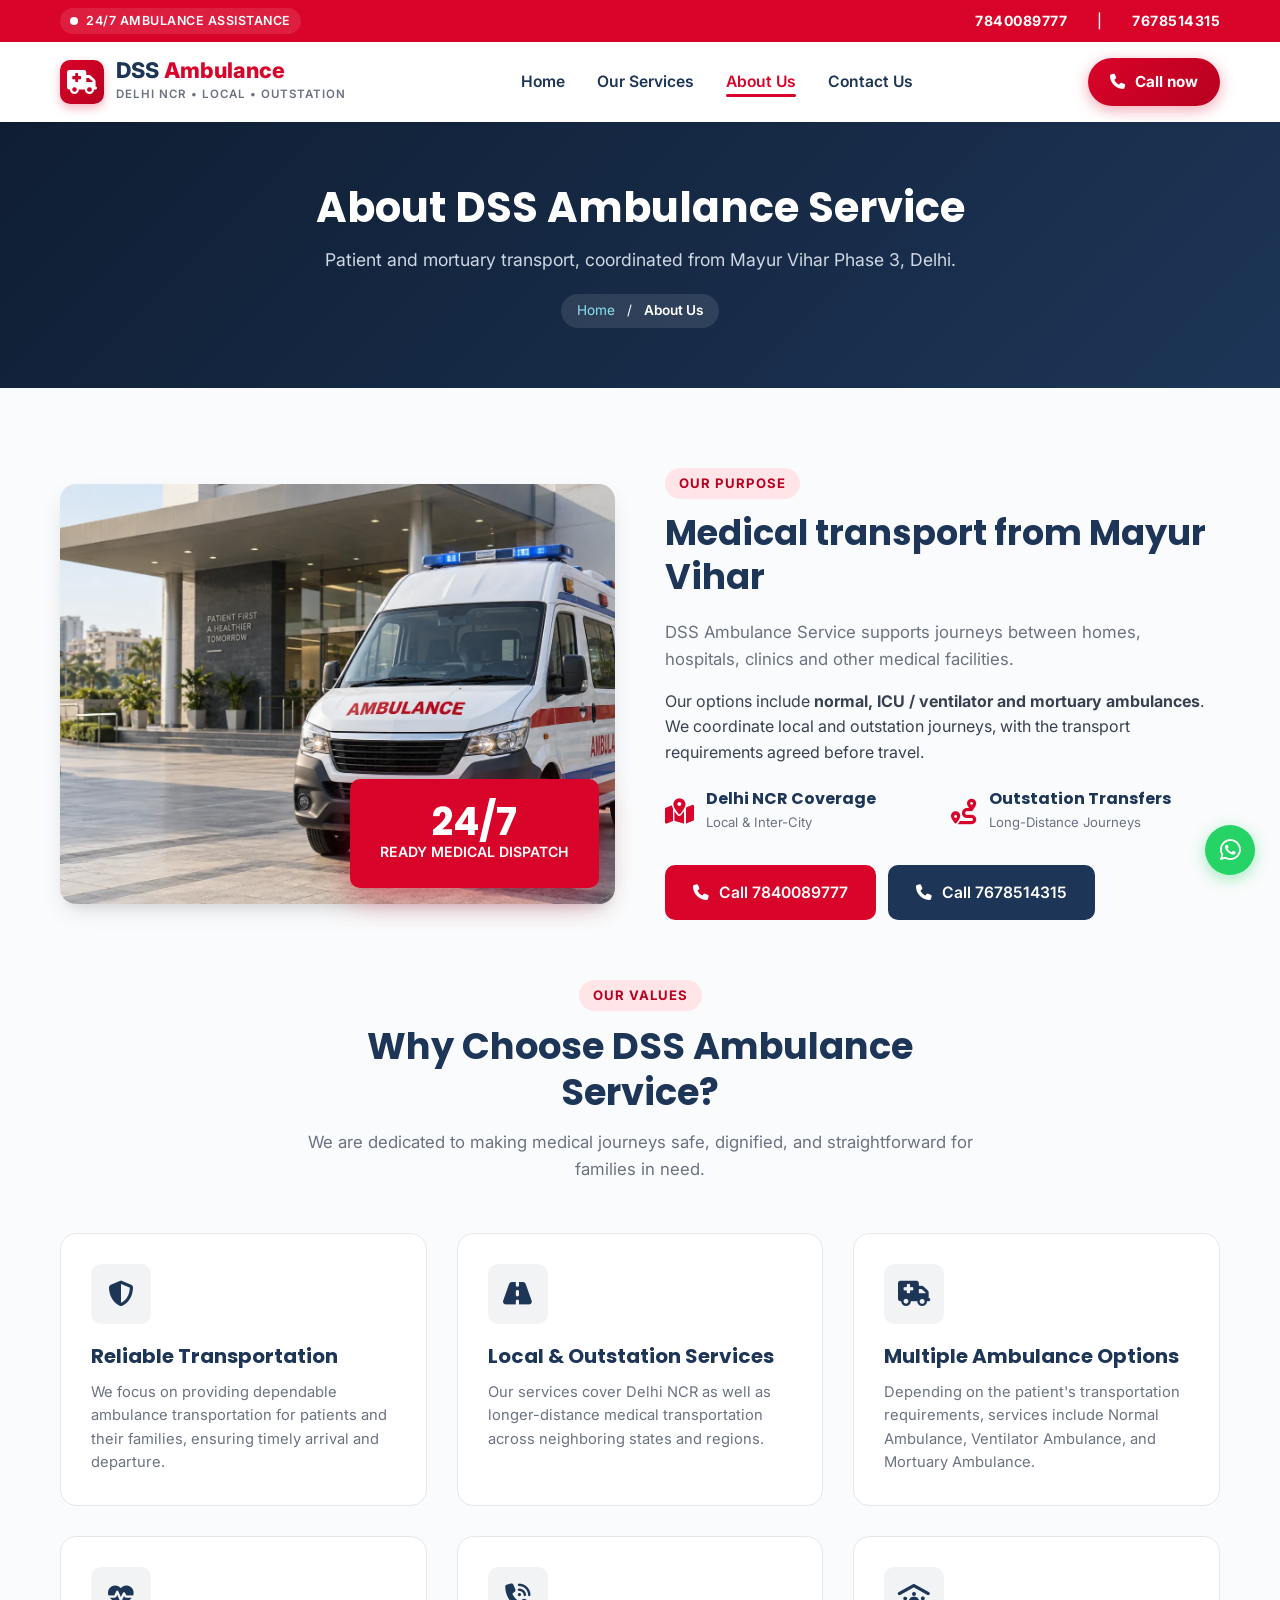
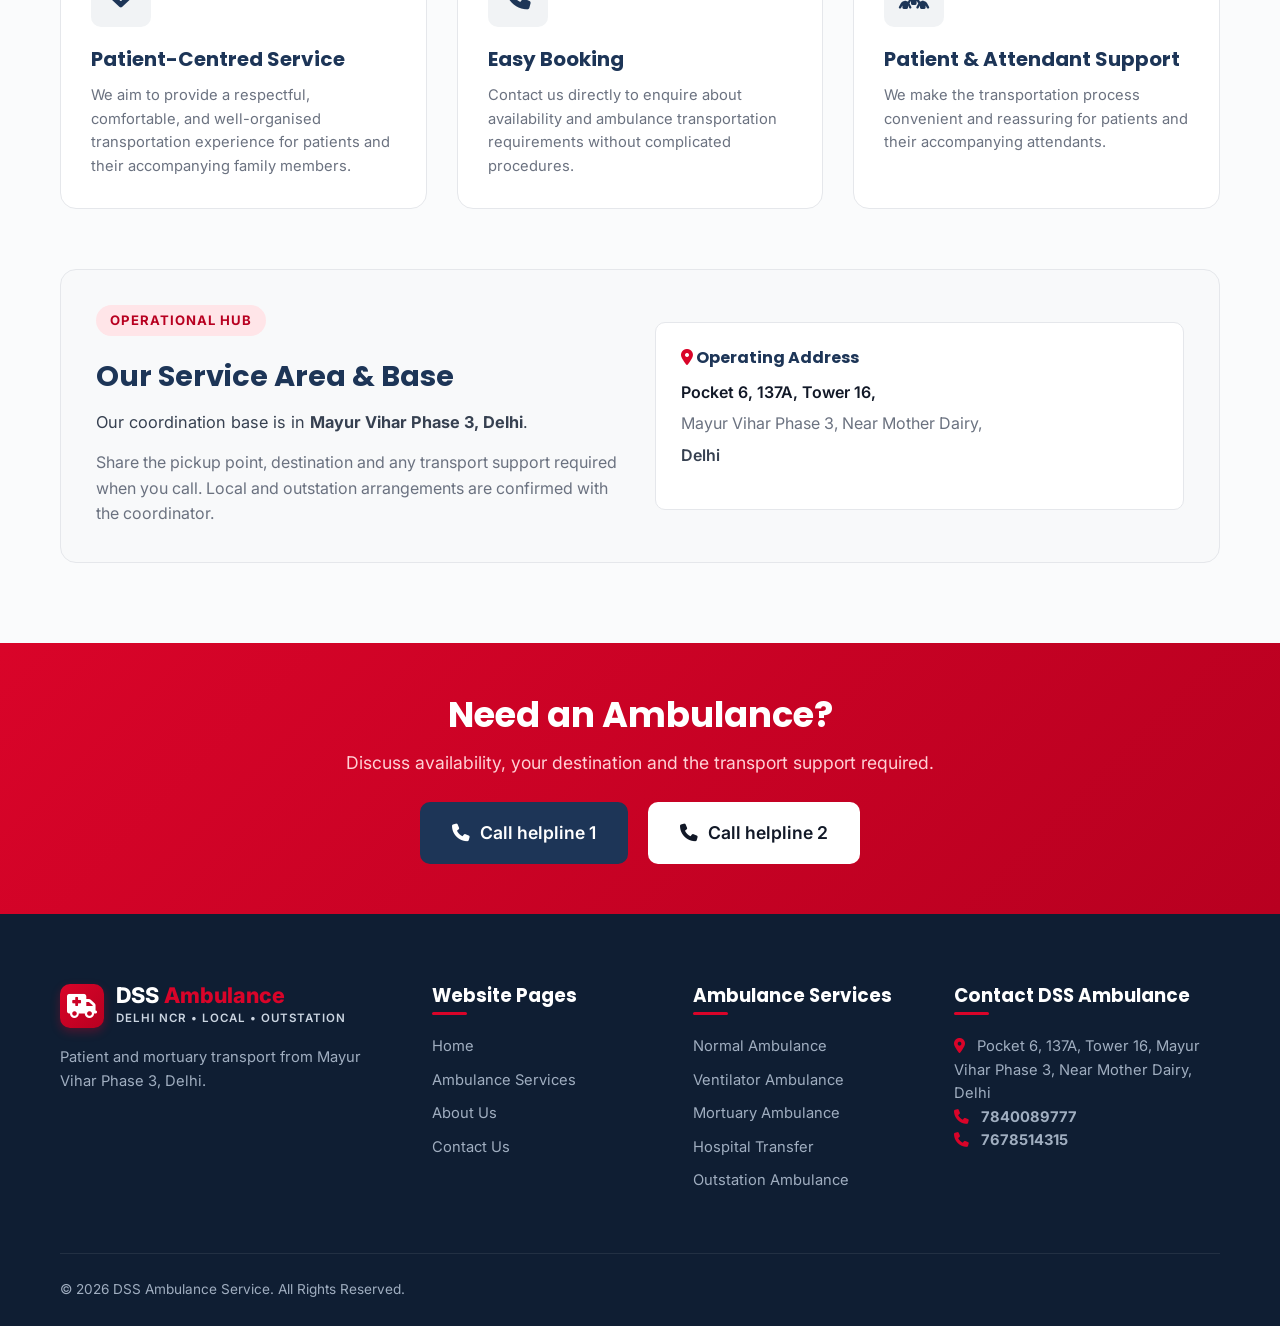
==== commit 0fef3392: "Replace external stock images with generated Indian ambulance illustration" ====
--- a/about.html
+++ b/about.html
@@ -24,14 +24,14 @@
   <meta property="og:title" content="About DSS Ambulance Service | Mayur Vihar, Delhi">
   <meta property="og:description" content="Learn about DSS Ambulance Service, based in Mayur Vihar Phase 3, Delhi, coordinating local patient transport, ICU / ventilator and mortuary transfers.">
   <meta property="og:url" content="https://dssambulanceservice.in/about.html">
-  <meta property="og:image" content="https://images.unsplash.com/photo-1587745416684-47953f16f02f?auto=format&amp;fit=crop&amp;w=1200&amp;q=80">
+  <meta property="og:image" content="https://dssambulanceservice.in/assets/images/indian-ambulance.webp">
   <meta property="og:locale" content="en_IN">
 
   <!-- Twitter Card -->
   <meta name="twitter:card" content="summary_large_image">
   <meta name="twitter:title" content="About DSS Ambulance Service | Mayur Vihar, Delhi">
   <meta name="twitter:description" content="Learn about DSS Ambulance Service, based in Mayur Vihar Phase 3, Delhi, coordinating local patient transport, ICU / ventilator and mortuary transfers.">
-  <meta name="twitter:image" content="https://images.unsplash.com/photo-1587745416684-47953f16f02f?auto=format&amp;fit=crop&amp;w=1200&amp;q=80">
+  <meta name="twitter:image" content="https://dssambulanceservice.in/assets/images/indian-ambulance.webp">
 
   <!-- Fonts &amp; Icons -->
   <link rel="preconnect" href="https://fonts.googleapis.com">
@@ -184,7 +184,7 @@
     <div class="container">
       <div class="about-grid">
         <div class="about-img-group">
-          <img class="about-img-main" src="https://images.unsplash.com/photo-1516549655169-df83a0774514?auto=format&amp;fit=crop&amp;w=800&amp;q=80" alt="Illustrative hospital treatment room">
+          <img class="about-img-main" src="assets/images/indian-ambulance.webp" alt="AI-generated illustration of an Indian ambulance; not an actual fleet photograph">
           <div class="about-experience-card">
             <strong class="experience-value">24/7</strong>
             <p>Ready Medical Dispatch</p>
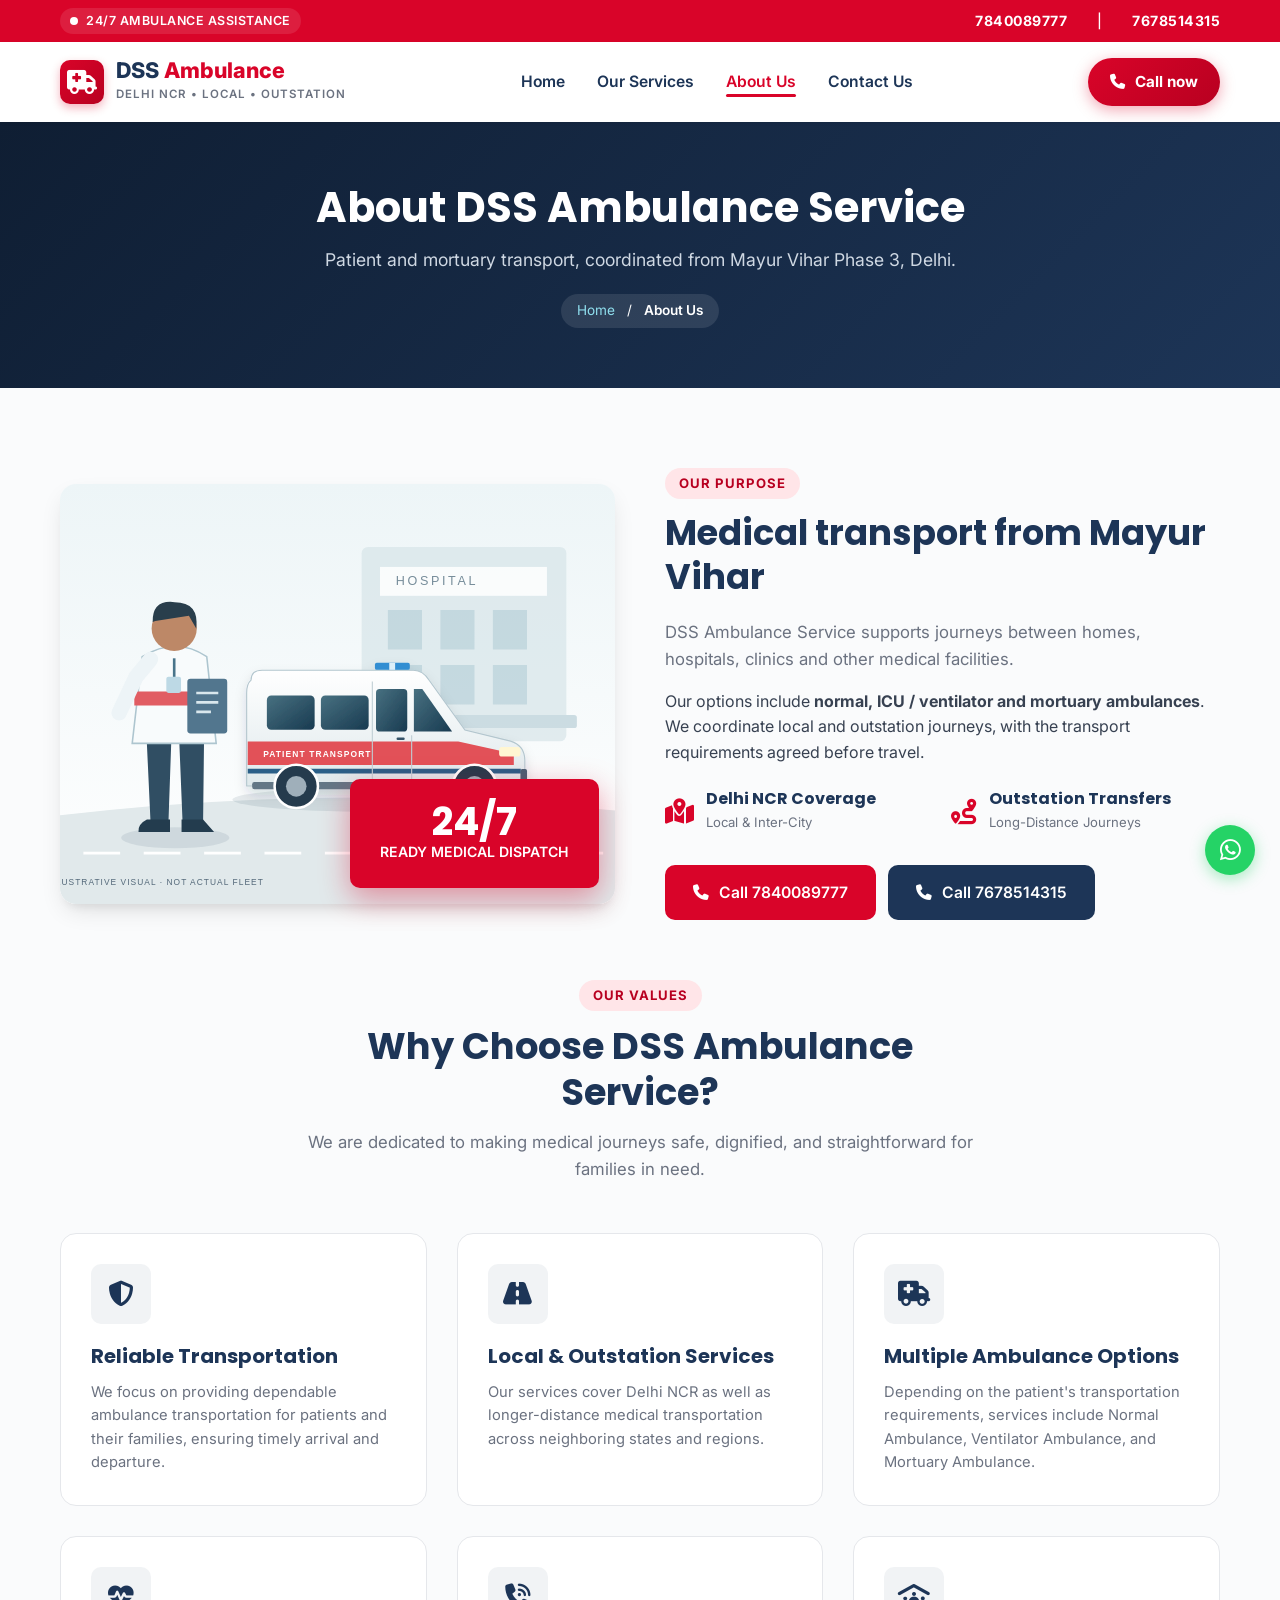
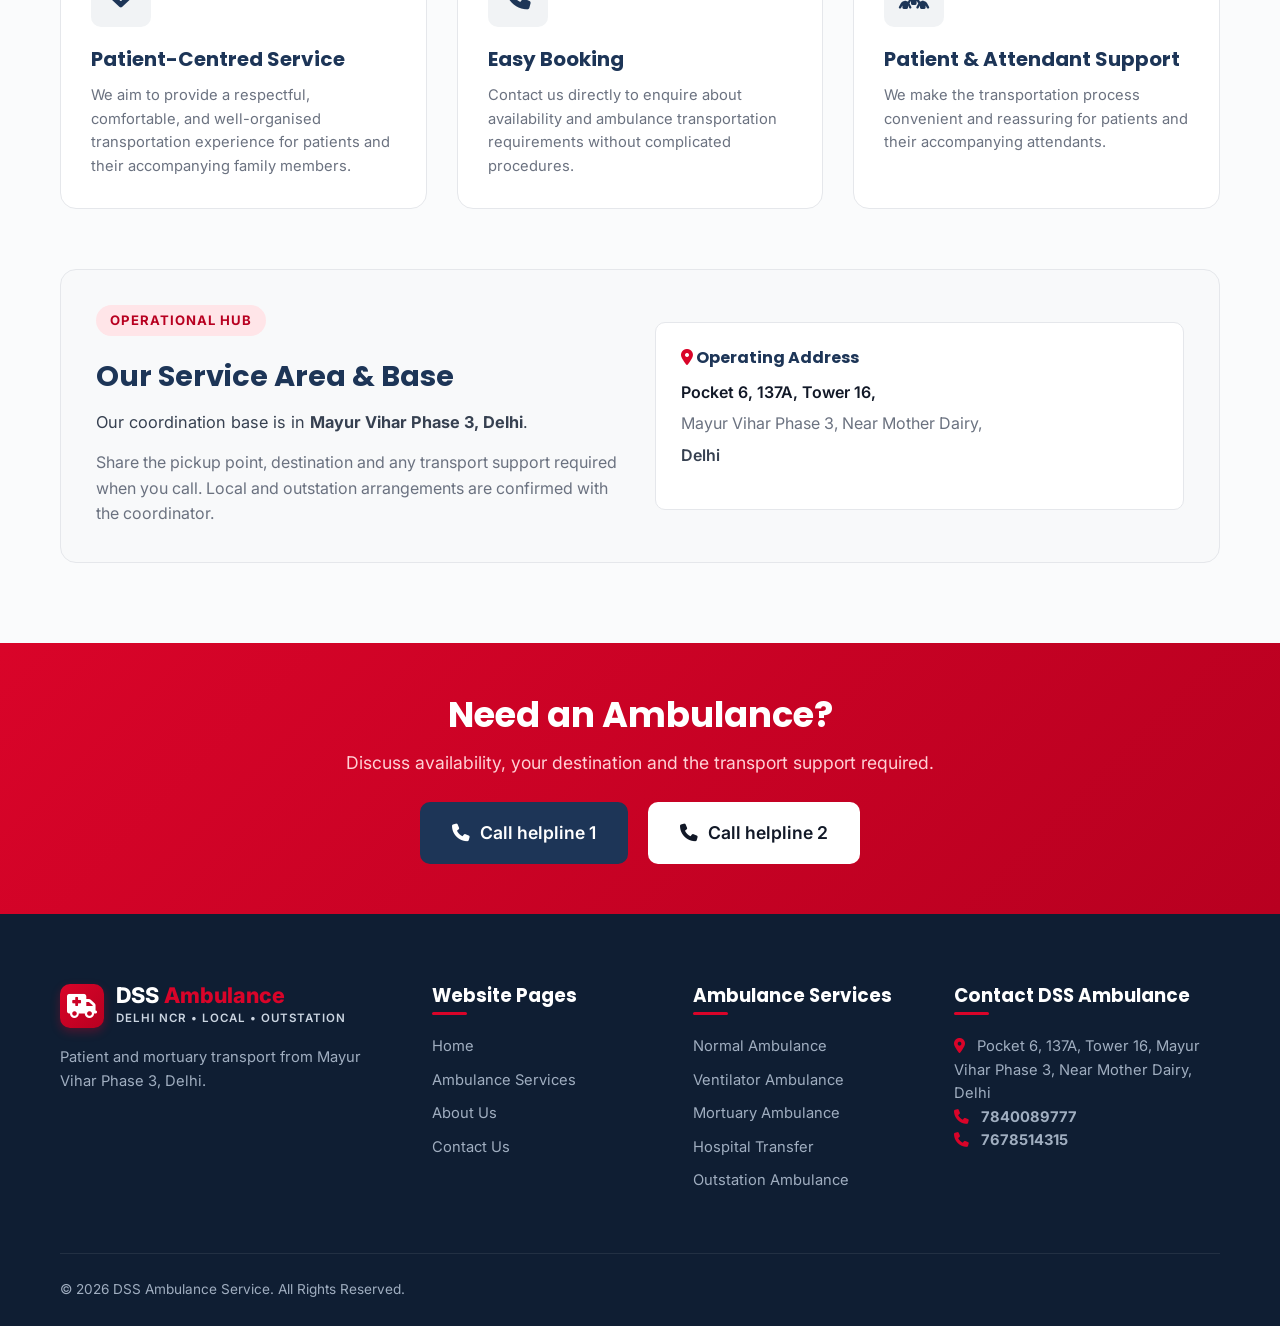
==== commit 1b5d69c8: "Use seven distinct Indian ambulance service illustrations" ====
--- a/about.html
+++ b/about.html
@@ -184,7 +184,7 @@
     <div class="container">
       <div class="about-grid">
         <div class="about-img-group">
-          <img class="about-img-main" src="assets/images/indian-ambulance.webp" alt="AI-generated illustration of an Indian ambulance; not an actual fleet photograph">
+          <img class="about-img-main" src="assets/images/about-team.svg" alt="Illustration of ambulance coordination in India, not actual staff or fleet">
           <div class="about-experience-card">
             <strong class="experience-value">24/7</strong>
             <p>Ready Medical Dispatch</p>
